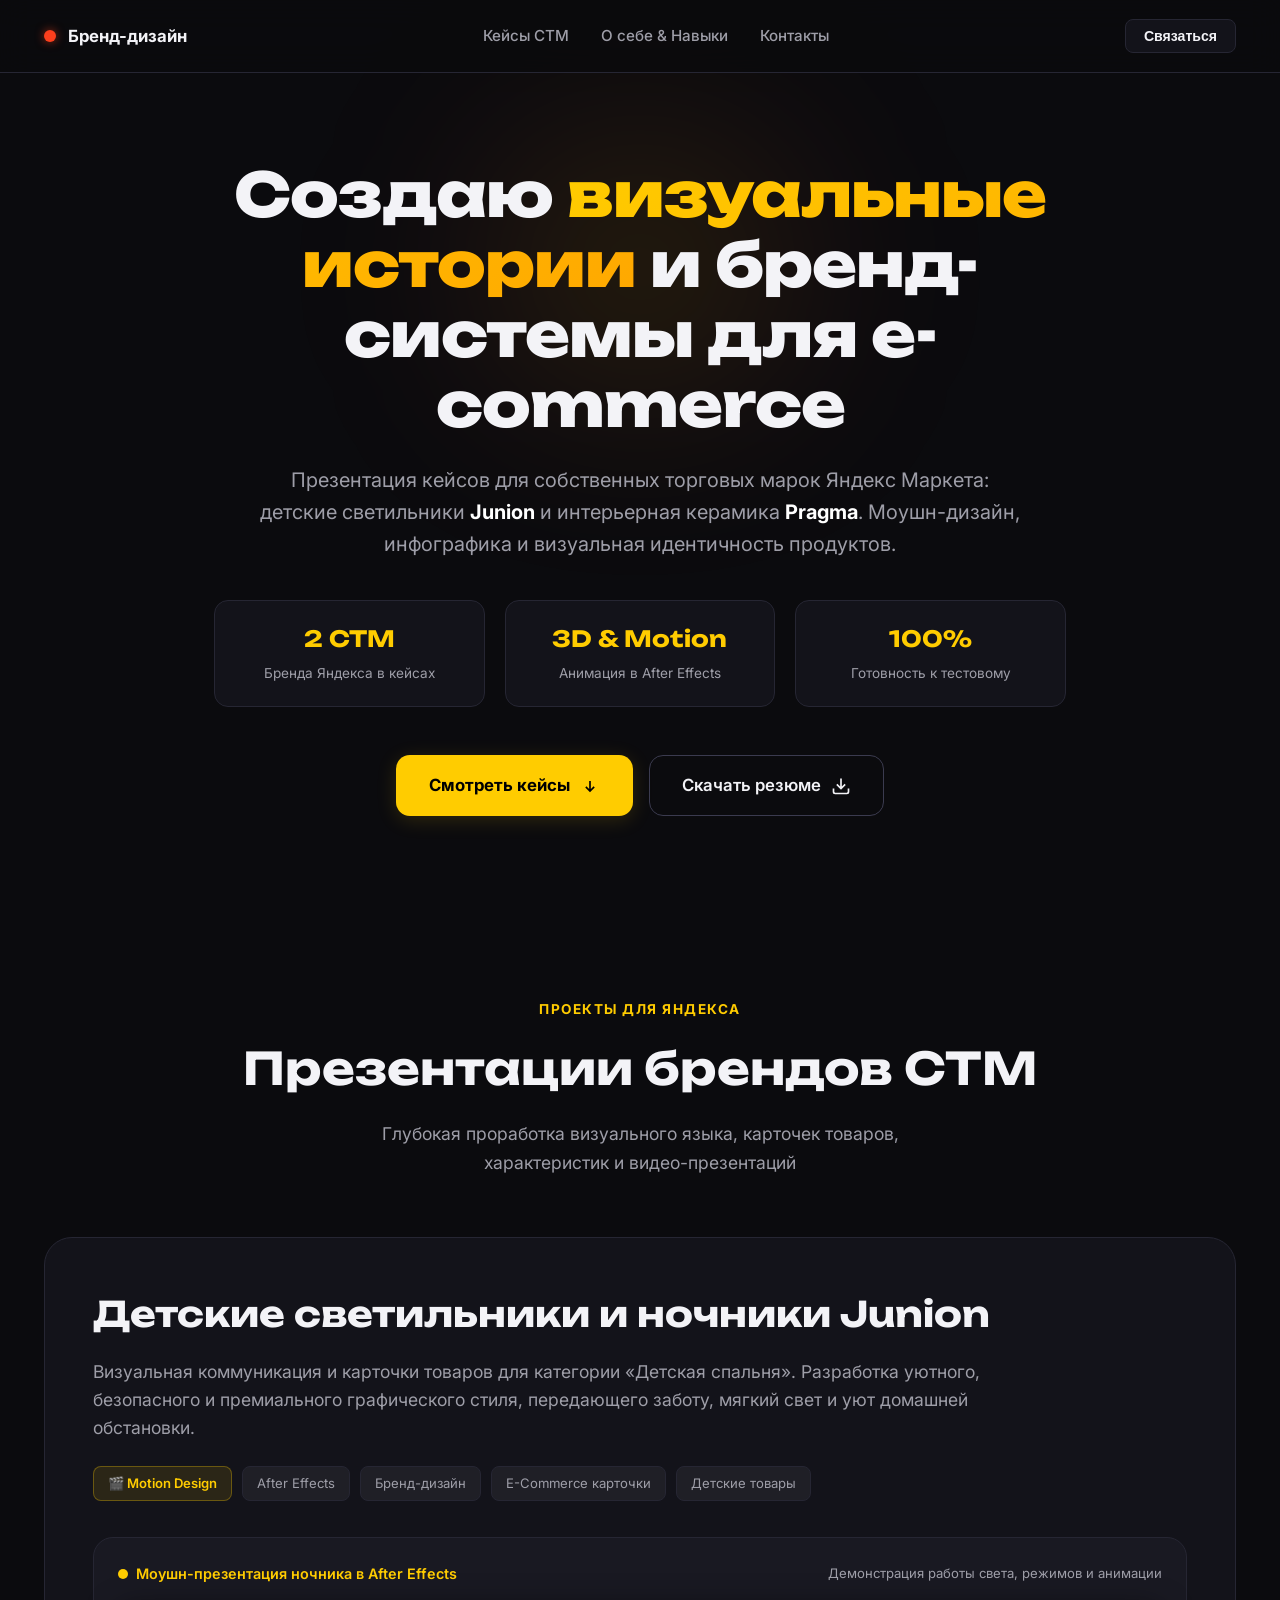
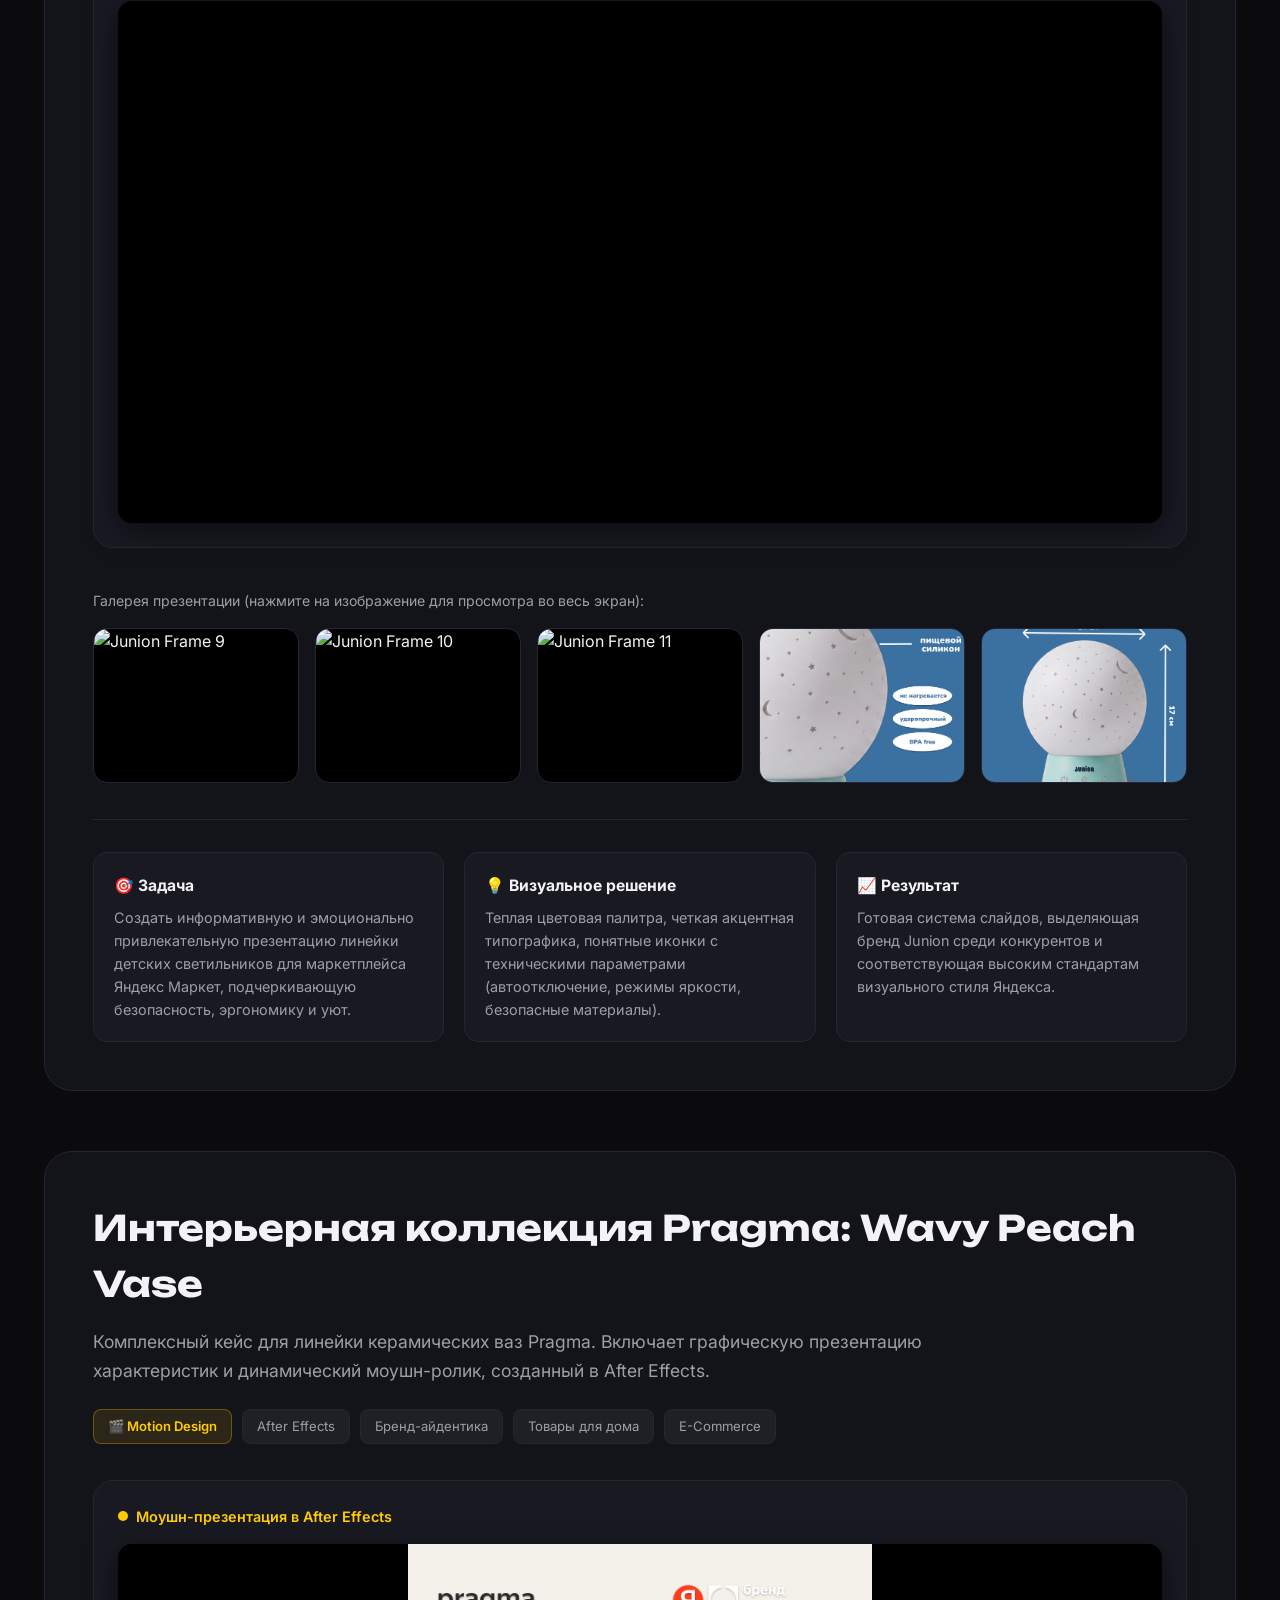
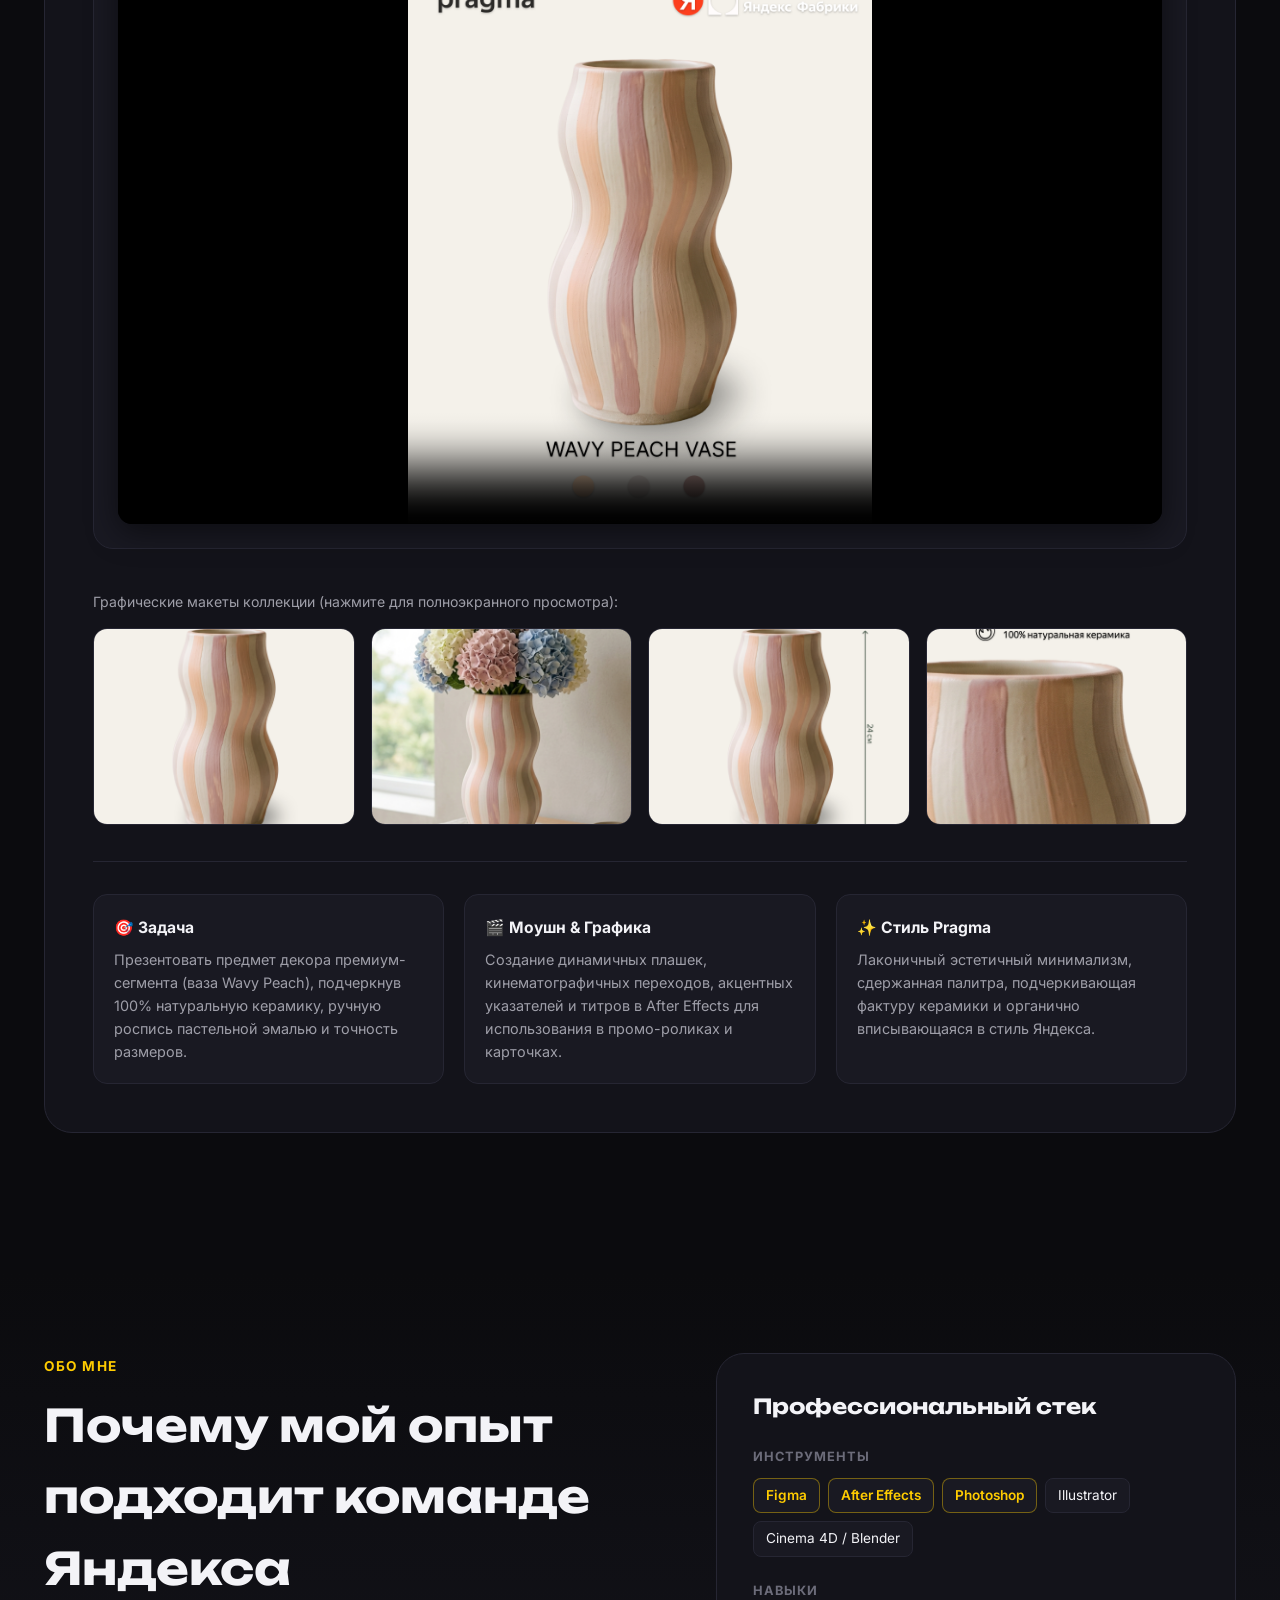
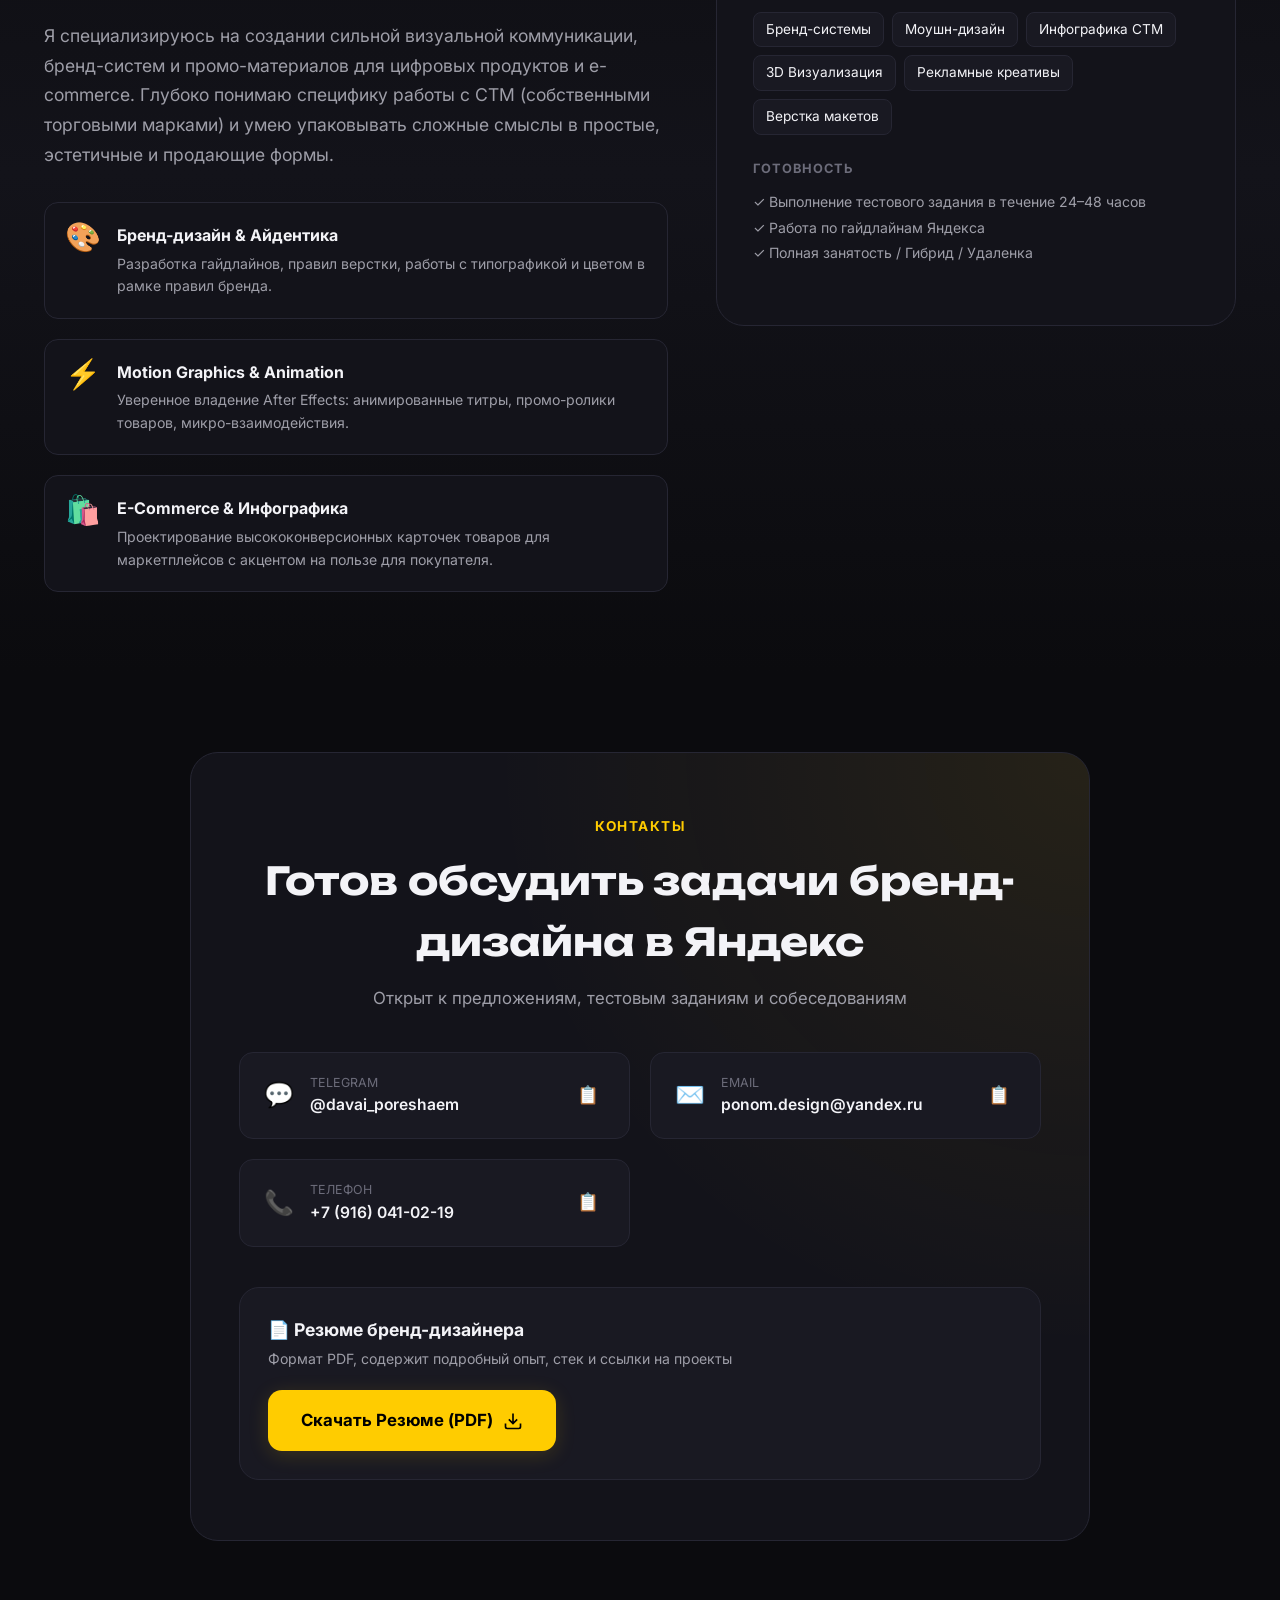
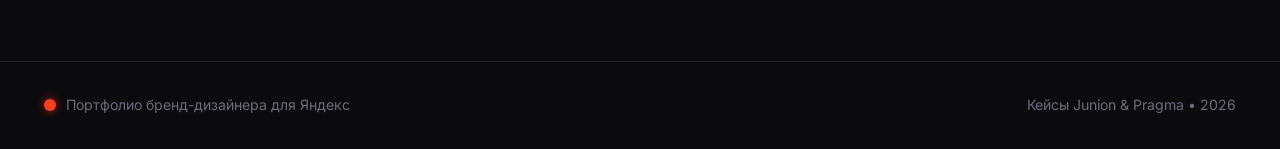
==== index.html @ e5872e72 "upload" ====
<!DOCTYPE html>
<html lang="ru">
<head>
  <meta charset="UTF-8">
  <meta name="viewport" content="width=device-width, initial-scale=1.0">
  <title>Портфолио Бренд-дизайнера | Яндекс СТМ (Junion & Pragma)</title>
  <meta name="description" content="Портфолио бренд-дизайнера и моушн-дизайнера. Кейсы для собственных торговых марок Яндекс Маркета: Junion и Pragma.">
  <link rel="preconnect" href="https://fonts.googleapis.com">
  <link rel="preconnect" href="https://fonts.gstatic.com" crossorigin>
  <link href="https://fonts.googleapis.com/css2?family=Unbounded:wght@400;600;700;800&family=Yantramanav:wght@400;500;700&family=Inter:wght@300;400;500;600;700&display=swap" rel="stylesheet">
  <link rel="stylesheet" href="styles.css">
</head>
<body>

  <!-- Navigation Header -->
  <header class="navbar" id="navbar">
    <div class="nav-container">
      <a href="#hero" class="nav-brand">
        <span class="yandex-dot"></span>
        <span class="brand-title">Бренд-дизайн</span>
      </a>
      <nav class="nav-links">
        <a href="#cases" class="nav-link active">Кейсы СТМ</a>
        <a href="#about" class="nav-link">О себе & Навыки</a>
        <a href="#contacts" class="nav-link">Контакты</a>
      </nav>
      <div class="nav-actions">
        <button class="btn btn-primary btn-sm" id="btn-contact-top" onclick="scrollToSection('contacts')">
          Связаться
        </button>
      </div>
    </div>
  </header>

  <main>
    <!-- Hero Section -->
    <section class="hero" id="hero">
      <div class="hero-bg-glow"></div>
      <div class="container hero-content">
        <h1 class="hero-title">
          Создаю <span class="text-highlight">визуальные истории</span> и бренд-системы для e-commerce
        </h1>
        <p class="hero-subtitle">
          Презентация кейсов для собственных торговых марок Яндекс Маркета: детские светильники <strong class="text-white">Junion</strong> и интерьерная керамика <strong class="text-white">Pragma</strong>. Моушн-дизайн, инфографика и визуальная идентичность продуктов.
        </p>

        <div class="hero-stats">
          <div class="stat-card">
            <span class="stat-num">2 СТМ</span>
            <span class="stat-desc">Бренда Яндекса в кейсах</span>
          </div>
          <div class="stat-card">
            <span class="stat-num">3D & Motion</span>
            <span class="stat-desc">Анимация в After Effects</span>
          </div>
          <div class="stat-card">
            <span class="stat-num">100%</span>
            <span class="stat-desc">Готовность к тестовому</span>
          </div>
        </div>

        <div class="hero-cta">
          <a href="#cases" class="btn btn-accent btn-lg">
            <span>Смотреть кейсы</span>
            <svg width="20" height="20" viewBox="0 0 24 24" fill="none" stroke="currentColor" stroke-width="2"><path d="M7 13l5 5 5-5M12 6v12"/></svg>
          </a>
          <a href="assets/resume.pdf" download="Резюме_Бренд_дизайнер.pdf" target="_blank" class="btn btn-outline btn-lg">
            <span>Скачать резюме</span>
            <svg width="20" height="20" viewBox="0 0 24 24" fill="none" stroke="currentColor" stroke-width="2"><path d="M21 15v4a2 2 0 0 1-2 2H5a2 2 0 0 1-2-2v-4M7 10l5 5 5-5M12 15V3"/></svg>
          </a>
        </div>
      </div>
    </section>

    <!-- Navigation Filter for Cases -->
    <section class="cases-section" id="cases">
      <div class="container">
        <div class="section-header">
          <div class="section-tag">Проекты для Яндекса</div>
          <h2 class="section-title">Презентации брендов СТМ</h2>
          <p class="section-desc">Глубокая проработка визуального языка, карточек товаров, характеристик и видео-презентаций</p>
        </div>

        <!-- Case 1: JUNION -->
        <article class="case-card" id="case-junion">
          <div class="case-header">
            <h3 class="case-title">Детские светильники и ночники Junion</h3>
            <p class="case-intro">
              Визуальная коммуникация и карточки товаров для категории «Детская спальня». Разработка уютного, безопасного и премиального графического стиля, передающего заботу, мягкий свет и уют домашней обстановки.
            </p>
            <div class="case-tags">
              <span class="tag tag-motion">🎬 Motion Design</span>
              <span class="tag">After Effects</span>
              <span class="tag">Бренд-дизайн</span>
              <span class="tag">E-Commerce карточки</span>
              <span class="tag">Детские товары</span>
            </div>
          </div>

          <!-- Video Showcase for Junion / Nightlight -->
          <div class="video-showcase">
            <div class="video-header">
              <div class="video-badge">
                <span class="pulse-dot"></span>
                <span>Моушн-презентация ночника в After Effects</span>
              </div>
              <span class="video-hint">Демонстрация работы света, режимов и анимации</span>
            </div>
            <div class="video-wrapper">
              <video id="junion-video" controls preload="metadata" poster="assets/junion/Frame 9.png">
                <source src="assets/junion/JUNION_1.mp4" type="video/mp4">
                Ваш браузер не поддерживает видео.
              </video>
            </div>
          </div>

          <!-- Gallery Grid JUNION -->
          <div class="gallery-wrapper">
            <div class="gallery-header-info">
              <span class="gallery-label">Галерея презентации (нажмите на изображение для просмотра во весь экран):</span>
            </div>
            <div class="gallery-grid grid-5">
              <div class="gallery-item" onclick="openLightbox('junion', 0)">
                <img src="assets/junion/Frame 9.png" alt="Junion Frame 9" loading="lazy">
                <div class="item-overlay">
                  <span class="overlay-icon">🔍</span>
                  <span class="overlay-title">Карточка 1</span>
                </div>
              </div>
              <div class="gallery-item" onclick="openLightbox('junion', 1)">
                <img src="assets/junion/Frame 10.png" alt="Junion Frame 10" loading="lazy">
                <div class="item-overlay">
                  <span class="overlay-icon">🔍</span>
                  <span class="overlay-title">Карточка 2</span>
                </div>
              </div>
              <div class="gallery-item" onclick="openLightbox('junion', 2)">
                <img src="assets/junion/Frame 11.png" alt="Junion Frame 11" loading="lazy">
                <div class="item-overlay">
                  <span class="overlay-icon">🔍</span>
                  <span class="overlay-title">Карточка 3</span>
                </div>
              </div>
              <div class="gallery-item" onclick="openLightbox('junion', 3)">
                <img src="assets/junion/Frame 12.png" alt="Junion Frame 12" loading="lazy">
                <div class="item-overlay">
                  <span class="overlay-icon">🔍</span>
                  <span class="overlay-title">Карточка 4</span>
                </div>
              </div>
              <div class="gallery-item" onclick="openLightbox('junion', 4)">
                <img src="assets/junion/Frame 13.png" alt="Junion Frame 13" loading="lazy">
                <div class="item-overlay">
                  <span class="overlay-icon">🔍</span>
                  <span class="overlay-title">Карточка 5</span>
                </div>
              </div>
            </div>
          </div>

          <div class="case-details-grid">
            <div class="detail-box">
              <h4>🎯 Задача</h4>
              <p>Создать информативную и эмоционально привлекательную презентацию линейки детских светильников для маркетплейса Яндекс Маркет, подчеркивающую безопасность, эргономику и уют.</p>
            </div>
            <div class="detail-box">
              <h4>💡 Визуальное решение</h4>
              <p>Теплая цветовая палитра, четкая акцентная типографика, понятные иконки с техническими параметрами (автоотключение, режимы яркости, безопасные материалы).</p>
            </div>
            <div class="detail-box">
              <h4>📈 Результат</h4>
              <p>Готовая система слайдов, выделяющая бренд Junion среди конкурентов и соответствующая высоким стандартам визуального стиля Яндекса.</p>
            </div>
          </div>
        </article>


        <!-- Case 2: PRAGMA -->
        <article class="case-card" id="case-pragma">
          <div class="case-header">
            <h3 class="case-title">Интерьерная коллекция Pragma: Wavy Peach Vase</h3>
            <p class="case-intro">
              Комплексный кейс для линейки керамических ваз Pragma. Включает графическую презентацию характеристик и динамический моушн-ролик, созданный в After Effects.
            </p>
            <div class="case-tags">
              <span class="tag tag-motion">🎬 Motion Design</span>
              <span class="tag">After Effects</span>
              <span class="tag">Бренд-айдентика</span>
              <span class="tag">Товары для дома</span>
              <span class="tag">E-Commerce</span>
            </div>
          </div>

          <!-- Video Showcase -->
          <div class="video-showcase">
            <div class="video-header">
              <div class="video-badge">
                <span class="pulse-dot"></span>
                <span>Моушн-презентация в After Effects</span>
              </div>
            </div>
            <div class="video-wrapper">
              <video id="pragma-video" controls preload="metadata" poster="assets/pragma/Frame 2.png">
                <source src="assets/pragma/PRAGMA.mp4" type="video/mp4">
                Ваш браузер не поддерживает видео.
              </video>
            </div>
          </div>

          <!-- Gallery Grid PRAGMA -->
          <div class="gallery-wrapper">
            <div class="gallery-header-info">
              <span class="gallery-label">Графические макеты коллекции (нажмите для полноэкранного просмотра):</span>
            </div>
            <div class="gallery-grid grid-4">
              <div class="gallery-item" onclick="openLightbox('pragma', 0)">
                <img src="assets/pragma/Frame 2.png" alt="Pragma Frame 2" loading="lazy">
                <div class="item-overlay">
                  <span class="overlay-icon">🔍</span>
                  <span class="overlay-title">Карточка 1</span>
                </div>
              </div>
              <div class="gallery-item" onclick="openLightbox('pragma', 1)">
                <img src="assets/pragma/Frame 3.png" alt="Pragma Frame 3" loading="lazy">
                <div class="item-overlay">
                  <span class="overlay-icon">🔍</span>
                  <span class="overlay-title">Карточка 2</span>
                </div>
              </div>
              <div class="gallery-item" onclick="openLightbox('pragma', 2)">
                <img src="assets/pragma/Frame 7.png" alt="Pragma Frame 7" loading="lazy">
                <div class="item-overlay">
                  <span class="overlay-icon">🔍</span>
                  <span class="overlay-title">Карточка 3</span>
                </div>
              </div>
              <div class="gallery-item" onclick="openLightbox('pragma', 3)">
                <img src="assets/pragma/Frame 8.png" alt="Pragma Frame 8" loading="lazy">
                <div class="item-overlay">
                  <span class="overlay-icon">🔍</span>
                  <span class="overlay-title">Карточка 4</span>
                </div>
              </div>
            </div>
          </div>

          <div class="case-details-grid">
            <div class="detail-box">
              <h4>🎯 Задача</h4>
              <p>Презентовать предмет декора премиум-сегмента (ваза Wavy Peach), подчеркнув 100% натуральную керамику, ручную роспись пастельной эмалью и точность размеров.</p>
            </div>
            <div class="detail-box">
              <h4>🎬 Моушн & Графика</h4>
              <p>Создание динамичных плашек, кинематографичных переходов, акцентных указателей и титров в After Effects для использования в промо-роликах и карточках.</p>
            </div>
            <div class="detail-box">
              <h4>✨ Стиль Pragma</h4>
              <p>Лаконичный эстетичный минимализм, сдержанная палитра, подчеркивающая фактуру керамики и органично вписывающаяся в стиль Яндекса.</p>
            </div>
          </div>
        </article>
      </div>
    </section>


    <!-- About & Skills Section -->
    <section class="about-section" id="about">
      <div class="container">
        <div class="about-grid">
          <div class="about-main">
            <div class="section-tag">Обо мне</div>
            <h2 class="section-title">Почему мой опыт подходит команде Яндекса</h2>
            <p class="about-text">
              Я специализируюсь на создании сильной визуальной коммуникации, бренд-систем и промо-материалов для цифровых продуктов и e-commerce. Глубоко понимаю специфику работы с СТМ (собственными торговыми марками) и умею упаковывать сложные смыслы в простые, эстетичные и продающие формы.
            </p>

            <div class="competencies-list">
              <div class="comp-item">
                <div class="comp-icon">🎨</div>
                <div>
                  <h5>Бренд-дизайн & Айдентика</h5>
                  <p>Разработка гайдлайнов, правил верстки, работы с типографикой и цветом в рамке правил бренда.</p>
                </div>
              </div>
              <div class="comp-item">
                <div class="comp-icon">⚡</div>
                <div>
                  <h5>Motion Graphics & Animation</h5>
                  <p>Уверенное владение After Effects: анимированные титры, промо-ролики товаров, микро-взаимодействия.</p>
                </div>
              </div>
              <div class="comp-item">
                <div class="comp-icon">🛍️</div>
                <div>
                  <h5>E-Commerce & Инфографика</h5>
                  <p>Проектирование высококонверсионных карточек товаров для маркетплейсов с акцентом на пользе для покупателя.</p>
                </div>
              </div>
            </div>
          </div>

          <div class="skills-card">
            <h3 class="skills-title">Профессиональный стек</h3>
            
            <div class="skill-group">
              <span class="skill-label">Инструменты</span>
              <div class="skill-tags">
                <span class="sk-tag highlight">Figma</span>
                <span class="sk-tag highlight">After Effects</span>
                <span class="sk-tag highlight">Photoshop</span>
                <span class="sk-tag">Illustrator</span>
                <span class="sk-tag">Cinema 4D / Blender</span>
              </div>
            </div>

            <div class="skill-group">
              <span class="skill-label">Навыки</span>
              <div class="skill-tags">
                <span class="sk-tag">Бренд-системы</span>
                <span class="sk-tag">Моушн-дизайн</span>
                <span class="sk-tag">Инфографика СТМ</span>
                <span class="sk-tag">3D Визуализация</span>
                <span class="sk-tag">Рекламные креативы</span>
                <span class="sk-tag">Верстка макетов</span>
              </div>
            </div>

            <div class="skill-group">
              <span class="skill-label">Готовность</span>
              <p class="readiness-text">
                ✓ Выполнение тестового задания в течение 24–48 часов<br>
                ✓ Работа по гайдлайнам Яндекса<br>
                ✓ Полная занятость / Гибрид / Удаленка
              </p>
            </div>
          </div>
        </div>
      </div>
    </section>


    <!-- Contacts & Resume Section -->
    <section class="contacts-section" id="contacts">
      <div class="container">
        <div class="contacts-card">
          <div class="contacts-header">
            <div class="section-tag">Контакты</div>
            <h2 class="contacts-title">Готов обсудить задачи бренд-дизайна в Яндекс</h2>
            <p class="contacts-subtitle">Открыт к предложениям, тестовым заданиям и собеседованиям</p>
          </div>

          <div class="contacts-grid">
            <div class="contact-box">
              <span class="contact-icon">💬</span>
              <div class="contact-info">
                <span class="contact-label">Telegram</span>
                <a href="https://t.me/davai_poreshaem" target="_blank" class="contact-val" id="tg-handle">@davai_poreshaem</a>
              </div>
              <button class="btn-copy" onclick="copyText('@davai_poreshaem', 'Telegram handle скопирован!')" title="Копировать">
                📋
              </button>
            </div>

            <div class="contact-box">
              <span class="contact-icon">✉️</span>
              <div class="contact-info">
                <span class="contact-label">Email</span>
                <a href="mailto:ponom.design@yandex.ru" class="contact-val" id="email-handle">ponom.design@yandex.ru</a>
              </div>
              <button class="btn-copy" onclick="copyText('ponom.design@yandex.ru', 'Email скопирован!')" title="Копировать">
                📋
              </button>
            </div>

            <div class="contact-box">
              <span class="contact-icon">📞</span>
              <div class="contact-info">
                <span class="contact-label">Телефон</span>
                <a href="tel:+79160410219" class="contact-val" id="phone-handle">+7 (916) 041-02-19</a>
              </div>
              <button class="btn-copy" onclick="copyText('+7 (916) 041-02-19', 'Телефон скопирован!')" title="Копировать">
                📋
              </button>
            </div>
          </div>

          <div class="resume-cta-box">
            <div class="resume-info">
              <h4>📄 Резюме бренд-дизайнера</h4>
              <p>Формат PDF, содержит подробный опыт, стек и ссылки на проекты</p>
            </div>
            <a href="assets/resume.pdf" download="Резюме_Бренд_дизайнер.pdf" target="_blank" class="btn btn-accent btn-lg">
              <span>Скачать Резюме (PDF)</span>
              <svg width="20" height="20" viewBox="0 0 24 24" fill="none" stroke="currentColor" stroke-width="2"><path d="M21 15v4a2 2 0 0 1-2 2H5a2 2 0 0 1-2-2v-4M7 10l5 5 5-5M12 15V3"/></svg>
            </a>
          </div>
        </div>
      </div>
    </section>
  </main>

  <footer class="footer">
    <div class="container footer-content">
      <div class="footer-left">
        <span class="yandex-dot"></span>
        <span>Портфолио бренд-дизайнера для Яндекс</span>
      </div>
      <div class="footer-right">
        <span>Кейсы Junion & Pragma • 2026</span>
      </div>
    </div>
  </footer>


  <!-- Fullscreen Lightbox Modal -->
  <div class="lightbox-modal" id="lightbox">
    <button class="lightbox-close" onclick="closeLightbox()" aria-label="Закрыть">&times;</button>
    <button class="lightbox-nav lightbox-prev" onclick="prevLightbox()">&lsaquo;</button>
    <button class="lightbox-nav lightbox-next" onclick="nextLightbox()">&rsaquo;</button>
    <div class="lightbox-content">
      <img src="" alt="Fullscreen view" id="lightbox-img">
      <div class="lightbox-caption" id="lightbox-caption"></div>
    </div>
  </div>

  <!-- Notification Toast -->
  <div class="toast" id="toast">
    <span class="toast-message" id="toast-message">Сообщение скопировано</span>
  </div>

  <script src="script.js"></script>
</body>
</html>
---- styles.css ----
/* Reset & Base Variables */
:root {
  --bg-color: #0b0b0e;
  --bg-card: #13131a;
  --bg-card-hover: #1a1a24;
  --bg-subtle: #191922;
  --border-color: #262633;
  --border-highlight: #3b3b4f;
  
  --text-main: #f3f3f7;
  --text-muted: #9e9ea8;
  --text-dim: #6c6c7a;
  
  --ya-yellow: #ffcc00;
  --ya-red: #fc3f1d;
  --ya-yellow-glow: rgba(255, 204, 0, 0.15);
  
  --junion-accent: #00c2ff;
  --pragma-accent: #ff9e7d;
  
  --font-title: 'Unbounded', -apple-system, BlinkMacSystemFont, 'Segoe UI', Roboto, sans-serif;
  --font-body: 'Inter', -apple-system, BlinkMacSystemFont, 'Segoe UI', Roboto, sans-serif;
  
  --radius-sm: 8px;
  --radius-md: 14px;
  --radius-lg: 20px;
  --radius-xl: 28px;
  
  --transition: all 0.3s cubic-bezier(0.16, 1, 0.3, 1);
}

*, *::before, *::after {
  box-sizing: border-box;
  margin: 0;
  padding: 0;
}

html {
  scroll-behavior: smooth;
  font-size: 16px;
}

body {
  background-color: var(--bg-color);
  color: var(--text-main);
  font-family: var(--font-body);
  line-height: 1.6;
  -webkit-font-smoothing: antialiased;
  overflow-x: hidden;
}

.container {
  width: 100%;
  max-width: 1240px;
  margin: 0 auto;
  padding: 0 24px;
}

/* Typography Helpers */
.text-highlight {
  background: linear-gradient(135deg, var(--ya-yellow) 0%, #ffa800 100%);
  -webkit-background-clip: text;
  -webkit-text-fill-color: transparent;
}

.text-white {
  color: #ffffff;
}

/* Navbar */
.navbar {
  position: fixed;
  top: 0;
  left: 0;
  right: 0;
  z-index: 1000;
  background: rgba(11, 11, 14, 0.85);
  backdrop-filter: blur(16px);
  -webkit-backdrop-filter: blur(16px);
  border-bottom: 1px solid var(--border-color);
  transition: var(--transition);
}

.nav-container {
  display: flex;
  align-items: center;
  justify-content: space-between;
  height: 72px;
  max-width: 1240px;
  margin: 0 auto;
  padding: 0 24px;
}

.nav-brand {
  display: flex;
  align-items: center;
  gap: 12px;
  text-decoration: none;
  color: var(--text-main);
  font-weight: 700;
  font-size: 1.05rem;
}

.yandex-dot {
  width: 12px;
  height: 12px;
  background-color: var(--ya-red);
  border-radius: 50%;
  display: inline-block;
  box-shadow: 0 0 10px rgba(252, 63, 29, 0.6);
}

.badge-ya {
  background: var(--ya-yellow);
  color: #000;
  padding: 2px 8px;
  border-radius: 6px;
  font-size: 0.75rem;
  font-weight: 800;
  margin-left: 6px;
  letter-spacing: 0.5px;
}

.nav-links {
  display: flex;
  gap: 32px;
}

.nav-link {
  color: var(--text-muted);
  text-decoration: none;
  font-weight: 500;
  font-size: 0.95rem;
  transition: var(--transition);
  position: relative;
}

.nav-link:hover, .nav-link.active {
  color: var(--text-main);
}

.nav-link.active::after {
  content: '';
  position: absolute;
  bottom: -6px;
  left: 0;
  right: 0;
  height: 2px;
  background: var(--ya-yellow);
  border-radius: 2px;
}

/* Buttons */
.btn {
  display: inline-flex;
  align-items: center;
  justify-content: center;
  gap: 10px;
  padding: 12px 24px;
  border-radius: var(--radius-md);
  font-weight: 600;
  font-size: 0.95rem;
  text-decoration: none;
  cursor: pointer;
  transition: var(--transition);
  border: 1px solid transparent;
}

.btn-sm {
  padding: 8px 18px;
  font-size: 0.88rem;
  border-radius: var(--radius-sm);
}

.btn-lg {
  padding: 16px 32px;
  font-size: 1.05rem;
  border-radius: var(--radius-md);
}

.btn-primary {
  background: var(--bg-card);
  color: var(--text-main);
  border-color: var(--border-color);
}

.btn-primary:hover {
  background: var(--bg-card-hover);
  border-color: var(--border-highlight);
}

.btn-accent {
  background: var(--ya-yellow);
  color: #000000;
  font-weight: 700;
  box-shadow: 0 4px 20px var(--ya-yellow-glow);
}

.btn-accent:hover {
  transform: translateY(-2px);
  box-shadow: 0 8px 28px rgba(255, 204, 0, 0.3);
  background: #ffe033;
}

.btn-outline {
  background: transparent;
  color: var(--text-main);
  border-color: var(--border-highlight);
}

.btn-outline:hover {
  background: rgba(255, 255, 255, 0.05);
  border-color: var(--text-main);
}

/* Hero Section */
.hero {
  position: relative;
  padding: 160px 0 100px;
  overflow: hidden;
}

.hero-bg-glow {
  position: absolute;
  top: 10%;
  left: 50%;
  transform: translateX(-50%);
  width: 600px;
  height: 350px;
  background: radial-gradient(circle, rgba(255, 204, 0, 0.12) 0%, rgba(252, 63, 29, 0.05) 50%, transparent 70%);
  filter: blur(80px);
  pointer-events: none;
}

.hero-content {
  position: relative;
  z-index: 2;
  text-align: center;
  max-width: 900px;
}

.hero-badge {
  display: inline-flex;
  align-items: center;
  gap: 8px;
  background: var(--bg-card);
  border: 1px solid var(--border-color);
  padding: 8px 16px;
  border-radius: 100px;
  font-size: 0.88rem;
  color: var(--text-muted);
  margin-bottom: 28px;
}

.hero-title {
  font-family: var(--font-title);
  font-size: clamp(2.2rem, 5vw, 3.8rem);
  font-weight: 800;
  line-height: 1.15;
  letter-spacing: -1px;
  margin-bottom: 24px;
}

.hero-subtitle {
  font-size: clamp(1.05rem, 2vw, 1.25rem);
  color: var(--text-muted);
  max-width: 760px;
  margin: 0 auto 40px;
}

.hero-stats {
  display: grid;
  grid-template-columns: repeat(auto-fit, minmax(200px, 1fr));
  gap: 20px;
  margin-bottom: 48px;
}

.stat-card {
  background: var(--bg-card);
  border: 1px solid var(--border-color);
  padding: 20px;
  border-radius: var(--radius-md);
  text-align: center;
}

.stat-num {
  display: block;
  font-family: var(--font-title);
  font-size: 1.4rem;
  font-weight: 700;
  color: var(--ya-yellow);
  margin-bottom: 4px;
}

.stat-desc {
  font-size: 0.85rem;
  color: var(--text-muted);
}

.hero-cta {
  display: flex;
  gap: 16px;
  justify-content: center;
  flex-wrap: wrap;
}

/* Cases Section */
.cases-section {
  padding: 80px 0;
}

.section-header {
  text-align: center;
  margin-bottom: 60px;
}

.section-tag {
  display: inline-block;
  color: var(--ya-yellow);
  font-size: 0.85rem;
  font-weight: 700;
  text-transform: uppercase;
  letter-spacing: 1.5px;
  margin-bottom: 12px;
}

.section-title {
  font-family: var(--font-title);
  font-size: clamp(1.8rem, 3.5vw, 2.8rem);
  font-weight: 700;
  margin-bottom: 16px;
}

.section-desc {
  color: var(--text-muted);
  font-size: 1.1rem;
  max-width: 600px;
  margin: 0 auto;
}

/* Case Card */
.case-card {
  background: var(--bg-card);
  border: 1px solid var(--border-color);
  border-radius: var(--radius-xl);
  padding: 48px;
  margin-bottom: 60px;
  transition: var(--transition);
}

.case-card:hover {
  border-color: var(--border-highlight);
  box-shadow: 0 12px 40px rgba(0, 0, 0, 0.4);
}

.case-meta {
  display: flex;
  align-items: center;
  gap: 16px;
  margin-bottom: 20px;
  flex-wrap: wrap;
}

.brand-pill {
  display: inline-flex;
  align-items: center;
  gap: 10px;
  background: var(--bg-subtle);
  border: 1px solid var(--border-color);
  padding: 6px 16px;
  border-radius: 100px;
  font-weight: 800;
  font-size: 0.9rem;
}

.brand-logo-img {
  height: 20px;
  width: auto;
  object-fit: contain;
}

.junion-pill {
  border-color: rgba(0, 194, 255, 0.3);
  color: var(--junion-accent);
}

.pragma-pill {
  border-color: rgba(255, 158, 125, 0.3);
  color: var(--pragma-accent);
}

.case-category {
  color: var(--text-muted);
  font-size: 0.9rem;
}

.case-title {
  font-family: var(--font-title);
  font-size: clamp(1.5rem, 3vw, 2.2rem);
  font-weight: 700;
  margin-bottom: 16px;
}

.case-intro {
  color: var(--text-muted);
  font-size: 1.1rem;
  line-height: 1.6;
  max-width: 900px;
  margin-bottom: 24px;
}

.case-tags {
  display: flex;
  gap: 10px;
  flex-wrap: wrap;
  margin-bottom: 36px;
}

.tag {
  background: rgba(255, 255, 255, 0.05);
  border: 1px solid var(--border-color);
  padding: 6px 14px;
  border-radius: var(--radius-sm);
  font-size: 0.82rem;
  color: var(--text-muted);
}

.tag-motion {
  background: rgba(255, 204, 0, 0.1);
  border-color: rgba(255, 204, 0, 0.3);
  color: var(--ya-yellow);
  font-weight: 600;
}

/* Gallery Grid */
.gallery-wrapper {
  margin-bottom: 36px;
}

.gallery-header-info {
  margin-bottom: 14px;
}

.gallery-label {
  font-size: 0.88rem;
  color: var(--text-muted);
}

.gallery-grid {
  display: grid;
  gap: 16px;
}

.grid-5 {
  grid-template-columns: repeat(auto-fit, minmax(200px, 1fr));
}

.grid-4 {
  grid-template-columns: repeat(auto-fit, minmax(240px, 1fr));
}

.gallery-item {
  position: relative;
  border-radius: var(--radius-md);
  overflow: hidden;
  background: #000000;
  border: 1px solid var(--border-color);
  cursor: pointer;
  aspect-ratio: 4 / 3;
}

.gallery-item img {
  width: 100%;
  height: 100%;
  object-fit: cover;
  display: block;
  transition: transform 0.5s cubic-bezier(0.16, 1, 0.3, 1);
}

.gallery-item:hover img {
  transform: scale(1.06);
}

.item-overlay {
  position: absolute;
  inset: 0;
  background: linear-gradient(to top, rgba(0, 0, 0, 0.85) 0%, transparent 60%);
  display: flex;
  flex-direction: column;
  justify-content: flex-end;
  padding: 16px;
  opacity: 0;
  transition: opacity 0.3s ease;
}

.gallery-item:hover .item-overlay {
  opacity: 1;
}

.overlay-icon {
  font-size: 1.2rem;
  margin-bottom: 4px;
}

.overlay-title {
  font-size: 0.85rem;
  font-weight: 600;
  color: #ffffff;
}

/* Video Showcase */
.video-showcase {
  margin-bottom: 40px;
  background: var(--bg-subtle);
  border: 1px solid var(--border-color);
  border-radius: var(--radius-lg);
  padding: 24px;
}

.video-header {
  display: flex;
  justify-content: space-between;
  align-items: center;
  margin-bottom: 16px;
  flex-wrap: wrap;
  gap: 12px;
}

.video-badge {
  display: flex;
  align-items: center;
  gap: 8px;
  font-size: 0.9rem;
  font-weight: 600;
  color: var(--ya-yellow);
}

.pulse-dot {
  width: 10px;
  height: 10px;
  background: var(--ya-yellow);
  border-radius: 50%;
  animation: pulse 1.8s infinite;
}

@keyframes pulse {
  0% { transform: scale(0.95); box-shadow: 0 0 0 0 rgba(255, 204, 0, 0.7); }
  70% { transform: scale(1); box-shadow: 0 0 0 10px rgba(255, 204, 0, 0); }
  100% { transform: scale(0.95); box-shadow: 0 0 0 0 rgba(255, 204, 0, 0); }
}

.video-hint {
  font-size: 0.82rem;
  color: var(--text-muted);
}

.video-wrapper {
  width: 100%;
  border-radius: var(--radius-md);
  overflow: hidden;
  background: #000;
  box-shadow: 0 8px 30px rgba(0,0,0,0.5);
  max-height: 580px;
}

.video-wrapper video {
  width: 100%;
  max-height: 580px;
  display: block;
  object-fit: contain;
}

/* Case Details Grid */
.case-details-grid {
  display: grid;
  grid-template-columns: repeat(auto-fit, minmax(280px, 1fr));
  gap: 20px;
  border-top: 1px solid var(--border-color);
  padding-top: 32px;
}

.detail-box {
  background: var(--bg-subtle);
  padding: 20px;
  border-radius: var(--radius-md);
  border: 1px solid var(--border-color);
}

.detail-box h4 {
  font-size: 0.98rem;
  margin-bottom: 8px;
  color: var(--text-main);
}

.detail-box p {
  font-size: 0.9rem;
  color: var(--text-muted);
}

/* About Section */
.about-section {
  padding: 80px 0;
  background: linear-gradient(to bottom, var(--bg-color), var(--bg-card), var(--bg-color));
}

.about-grid {
  display: grid;
  grid-template-columns: 1.2fr 1fr;
  gap: 48px;
  align-items: start;
}

.about-text {
  font-size: 1.1rem;
  color: var(--text-muted);
  margin-bottom: 32px;
  line-height: 1.7;
}

.competencies-list {
  display: flex;
  flex-direction: column;
  gap: 20px;
}

.comp-item {
  display: flex;
  gap: 16px;
  background: var(--bg-card);
  border: 1px solid var(--border-color);
  padding: 20px;
  border-radius: var(--radius-md);
}

.comp-icon {
  font-size: 1.8rem;
  line-height: 1;
}

.comp-item h5 {
  font-size: 1rem;
  margin-bottom: 4px;
}

.comp-item p {
  font-size: 0.88rem;
  color: var(--text-muted);
}

.skills-card {
  background: var(--bg-card);
  border: 1px solid var(--border-color);
  padding: 36px;
  border-radius: var(--radius-xl);
}

.skills-title {
  font-family: var(--font-title);
  font-size: 1.3rem;
  margin-bottom: 24px;
}

.skill-group {
  margin-bottom: 24px;
}

.skill-label {
  display: block;
  font-size: 0.8rem;
  color: var(--text-dim);
  text-transform: uppercase;
  letter-spacing: 1px;
  margin-bottom: 10px;
  font-weight: 700;
}

.skill-tags {
  display: flex;
  flex-wrap: wrap;
  gap: 8px;
}

.sk-tag {
  background: var(--bg-subtle);
  border: 1px solid var(--border-color);
  padding: 6px 12px;
  border-radius: var(--radius-sm);
  font-size: 0.85rem;
}

.sk-tag.highlight {
  border-color: rgba(255, 204, 0, 0.4);
  color: var(--ya-yellow);
  font-weight: 600;
}

.readiness-text {
  font-size: 0.88rem;
  color: var(--text-muted);
  line-height: 1.8;
}

/* Contacts Section */
.contacts-section {
  padding: 80px 0 120px;
}

.contacts-card {
  background: radial-gradient(circle at top right, rgba(255, 204, 0, 0.08), transparent 50%), var(--bg-card);
  border: 1px solid var(--border-color);
  border-radius: var(--radius-xl);
  padding: 60px 48px;
  text-align: center;
  max-width: 900px;
  margin: 0 auto;
}

.contacts-title {
  font-family: var(--font-title);
  font-size: clamp(1.8rem, 3vw, 2.4rem);
  margin-bottom: 12px;
}

.contacts-subtitle {
  color: var(--text-muted);
  font-size: 1.05rem;
  margin-bottom: 40px;
}

.contacts-grid {
  display: grid;
  grid-template-columns: repeat(auto-fit, minmax(260px, 1fr));
  gap: 20px;
  margin-bottom: 40px;
}

.contact-box {
  background: var(--bg-subtle);
  border: 1px solid var(--border-color);
  padding: 20px 24px;
  border-radius: var(--radius-md);
  display: flex;
  align-items: center;
  gap: 16px;
  text-align: left;
}

.contact-icon {
  font-size: 1.5rem;
}

.contact-info {
  flex: 1;
}

.contact-label {
  display: block;
  font-size: 0.78rem;
  color: var(--text-dim);
  text-transform: uppercase;
}

.contact-val {
  color: var(--text-main);
  text-decoration: none;
  font-weight: 600;
  font-size: 0.98rem;
}

.contact-val:hover {
  color: var(--ya-yellow);
}

.btn-copy {
  background: transparent;
  border: none;
  color: var(--text-muted);
  cursor: pointer;
  font-size: 1.1rem;
  padding: 6px;
  border-radius: 6px;
  transition: var(--transition);
}

.btn-copy:hover {
  color: var(--ya-yellow);
  background: rgba(255, 255, 255, 0.05);
}

.resume-cta-box {
  background: var(--bg-subtle);
  border: 1px solid var(--border-color);
  padding: 28px;
  border-radius: var(--radius-lg);
  display: flex;
  justify-content: space-between;
  align-items: center;
  flex-wrap: wrap;
  gap: 20px;
  text-align: left;
}

.resume-info h4 {
  font-size: 1.1rem;
  margin-bottom: 4px;
}

.resume-info p {
  font-size: 0.88rem;
  color: var(--text-muted);
}

/* Footer */
.footer {
  border-top: 1px solid var(--border-color);
  padding: 32px 0;
  color: var(--text-dim);
  font-size: 0.88rem;
}

.footer-content {
  display: flex;
  justify-content: space-between;
  align-items: center;
  flex-wrap: wrap;
  gap: 16px;
}

.footer-left {
  display: flex;
  align-items: center;
  gap: 10px;
}

/* Lightbox Modal */
.lightbox-modal {
  position: fixed;
  inset: 0;
  z-index: 2000;
  background: rgba(5, 5, 8, 0.94);
  backdrop-filter: blur(20px);
  display: none;
  align-items: center;
  justify-content: center;
  opacity: 0;
  transition: opacity 0.3s ease;
}

.lightbox-modal.active {
  display: flex;
  opacity: 1;
}

.lightbox-content {
  position: relative;
  max-width: 92vw;
  max-height: 90vh;
  display: flex;
  flex-direction: column;
  align-items: center;
}

.lightbox-content img {
  max-width: 100%;
  max-height: 82vh;
  object-fit: contain;
  border-radius: var(--radius-sm);
  box-shadow: 0 20px 60px rgba(0, 0, 0, 0.8);
}

.lightbox-caption {
  margin-top: 16px;
  color: var(--text-main);
  font-size: 0.95rem;
  font-weight: 500;
  text-align: center;
}

.lightbox-close {
  position: absolute;
  top: 24px;
  right: 32px;
  background: rgba(255, 255, 255, 0.1);
  border: 1px solid rgba(255, 255, 255, 0.2);
  color: #fff;
  font-size: 2rem;
  width: 48px;
  height: 48px;
  border-radius: 50%;
  cursor: pointer;
  display: flex;
  align-items: center;
  justify-content: center;
  transition: var(--transition);
  z-index: 2010;
}

.lightbox-close:hover {
  background: var(--ya-yellow);
  color: #000;
}

.lightbox-nav {
  position: absolute;
  top: 50%;
  transform: translateY(-50%);
  background: rgba(255, 255, 255, 0.1);
  border: 1px solid rgba(255, 255, 255, 0.2);
  color: #fff;
  font-size: 2.5rem;
  width: 56px;
  height: 56px;
  border-radius: 50%;
  cursor: pointer;
  display: flex;
  align-items: center;
  justify-content: center;
  transition: var(--transition);
  z-index: 2010;
}

.lightbox-nav:hover {
  background: var(--ya-yellow);
  color: #000;
}

.lightbox-prev { left: 32px; }
.lightbox-next { right: 32px; }

/* Toast */
.toast {
  position: fixed;
  bottom: 32px;
  left: 50%;
  transform: translateX(-50%) translateY(100px);
  background: var(--ya-yellow);
  color: #000;
  padding: 12px 24px;
  border-radius: 100px;
  font-weight: 700;
  font-size: 0.9rem;
  box-shadow: 0 10px 30px rgba(0, 0, 0, 0.5);
  opacity: 0;
  transition: transform 0.4s cubic-bezier(0.16, 1, 0.3, 1), opacity 0.4s ease;
  z-index: 3000;
  pointer-events: none;
}

.toast.show {
  transform: translateX(-50%) translateY(0);
  opacity: 1;
}

/* Responsive Styles */
@media (max-width: 992px) {
  .about-grid {
    grid-template-columns: 1fr;
  }
  .case-card {
    padding: 32px 24px;
  }
  .lightbox-prev { left: 12px; }
  .lightbox-next { right: 12px; }
}

@media (max-width: 768px) {
  .nav-links {
    display: none; /* simple mobile nav */
  }
  .hero {
    padding: 120px 0 60px;
  }
  .resume-cta-box {
    flex-direction: column;
    text-align: center;
  }
}
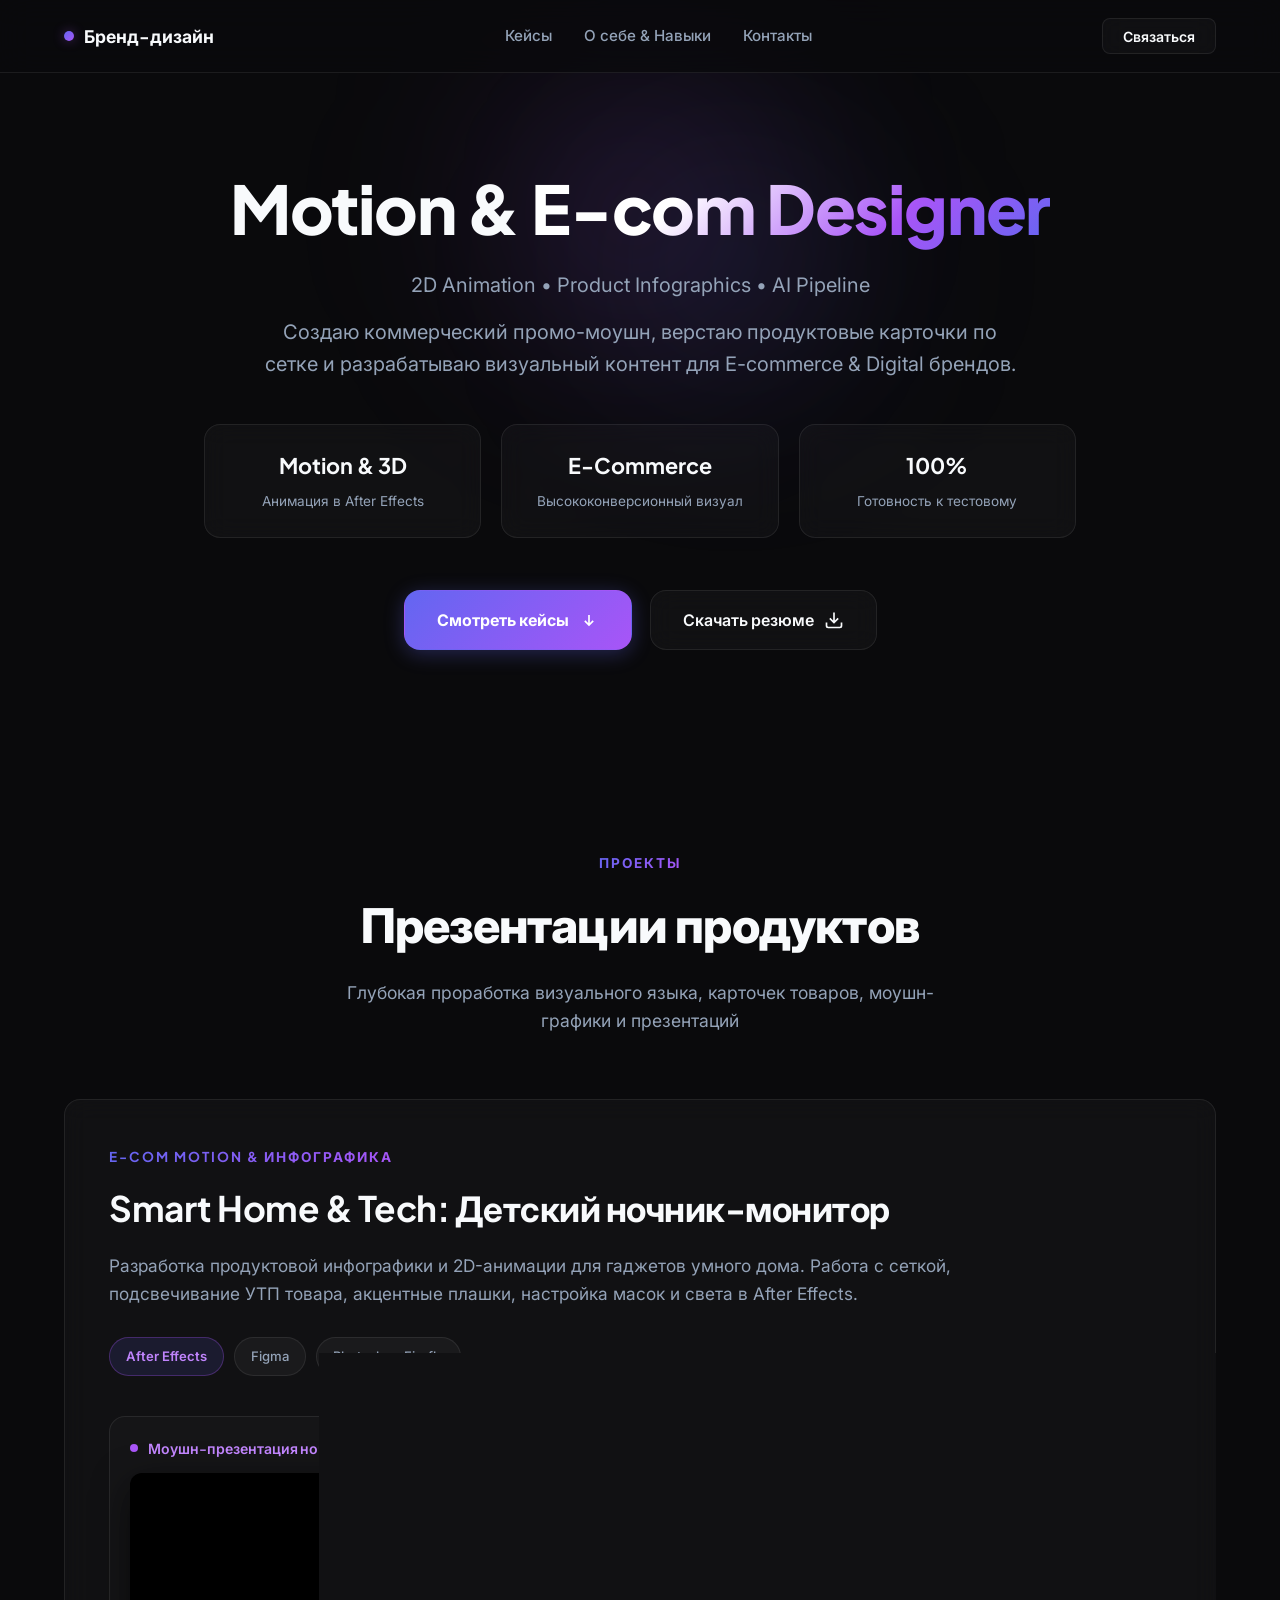
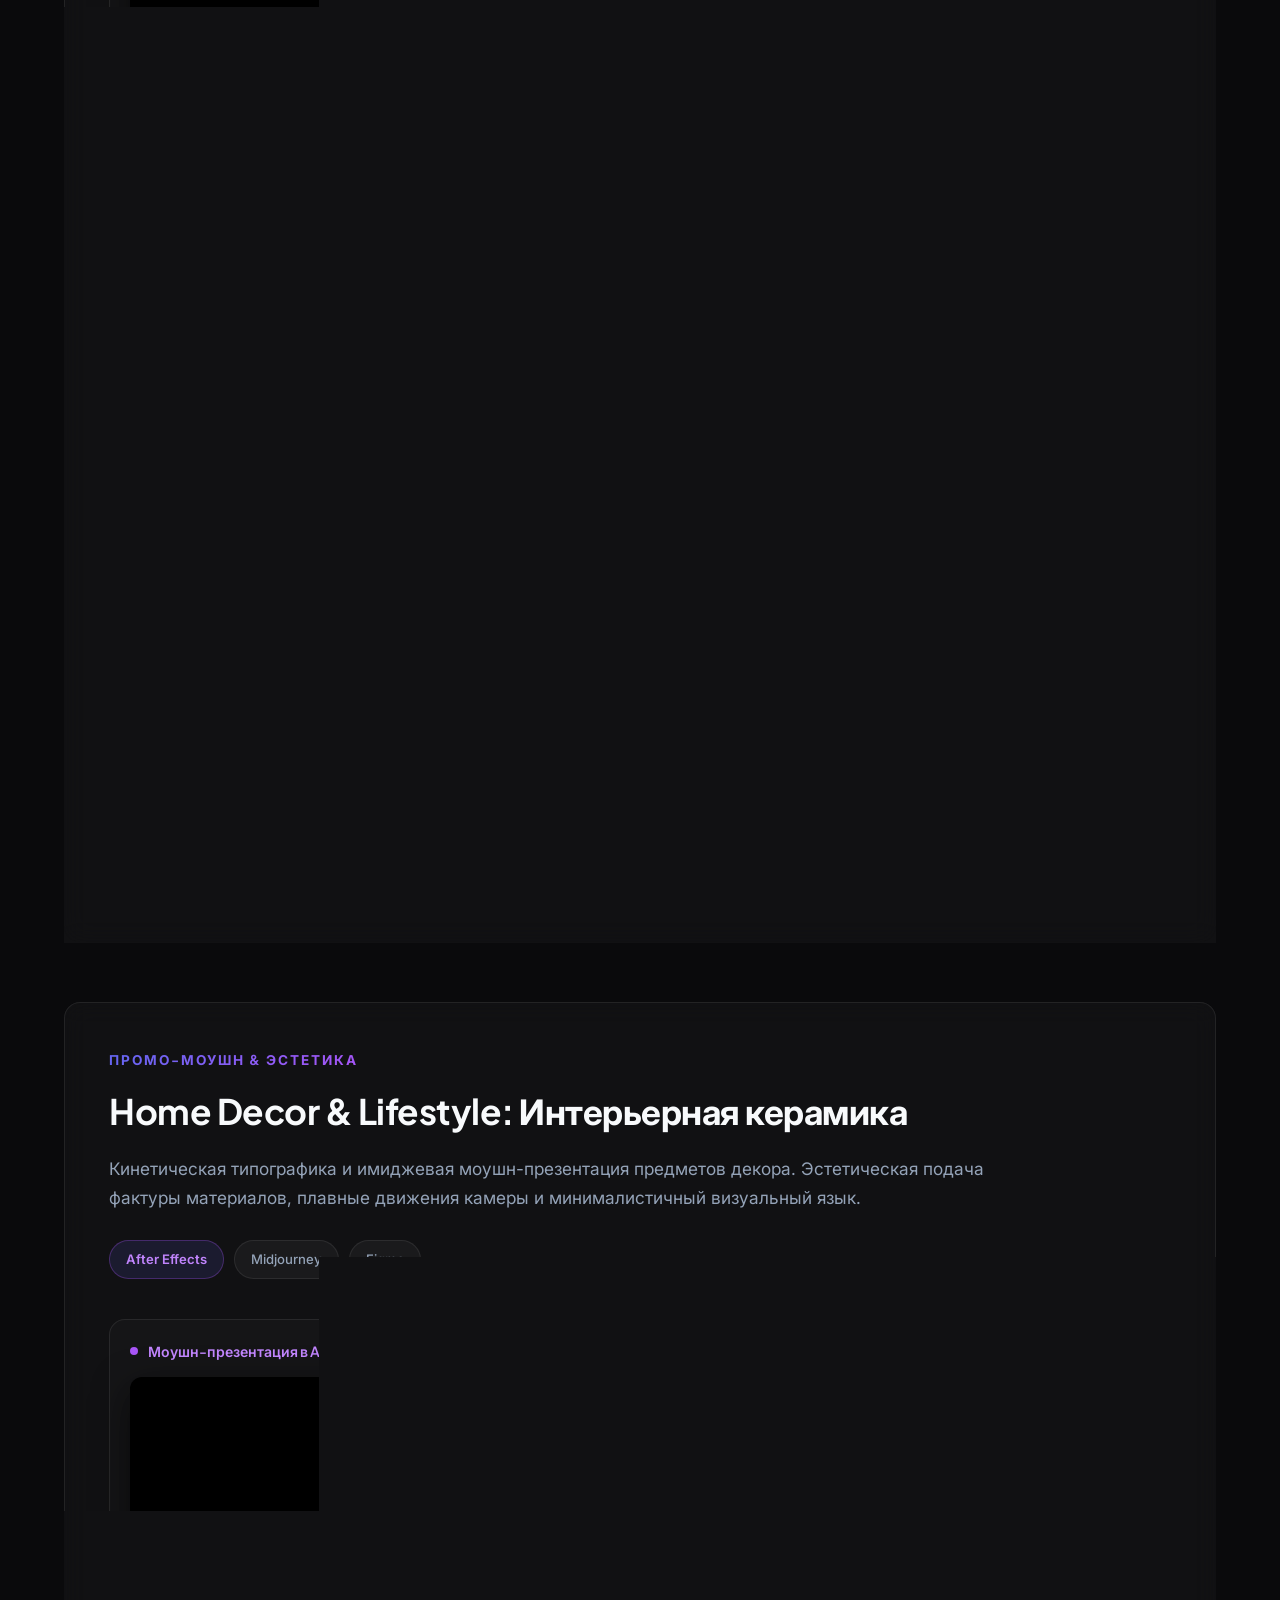
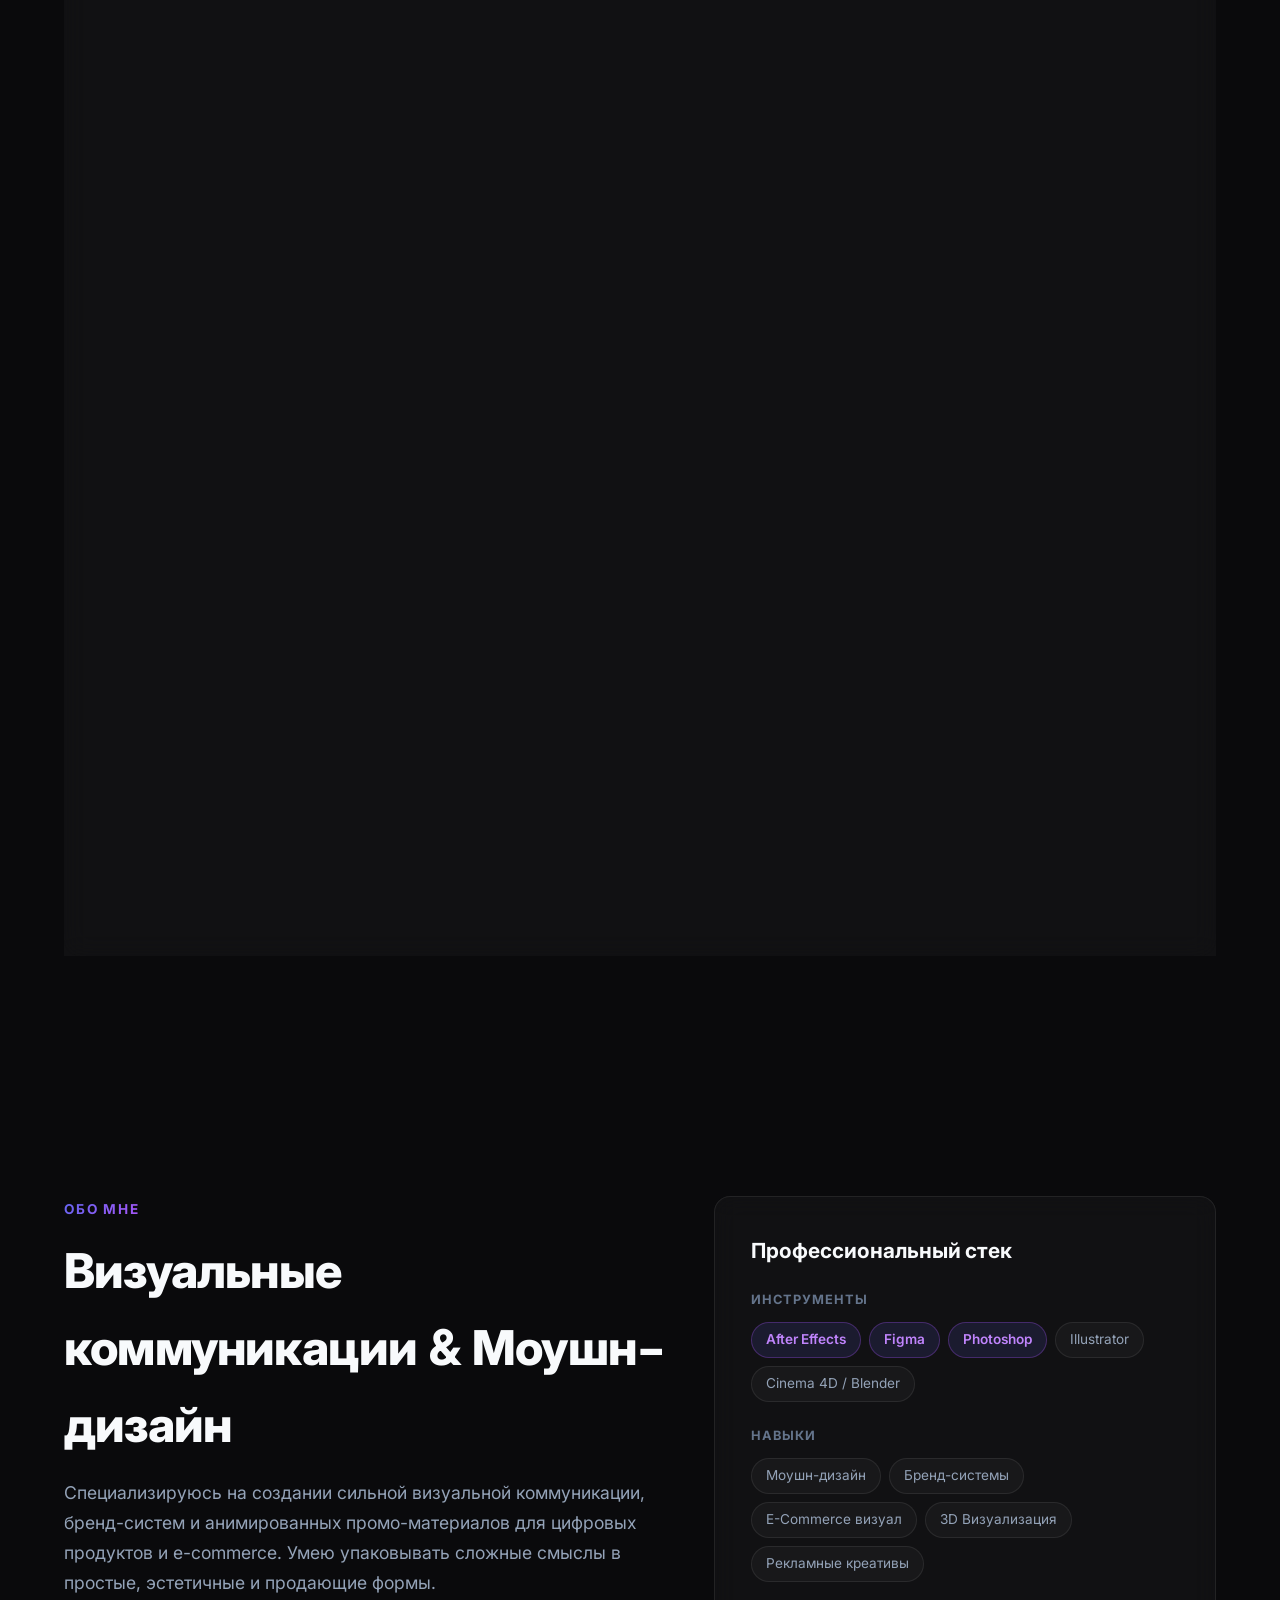
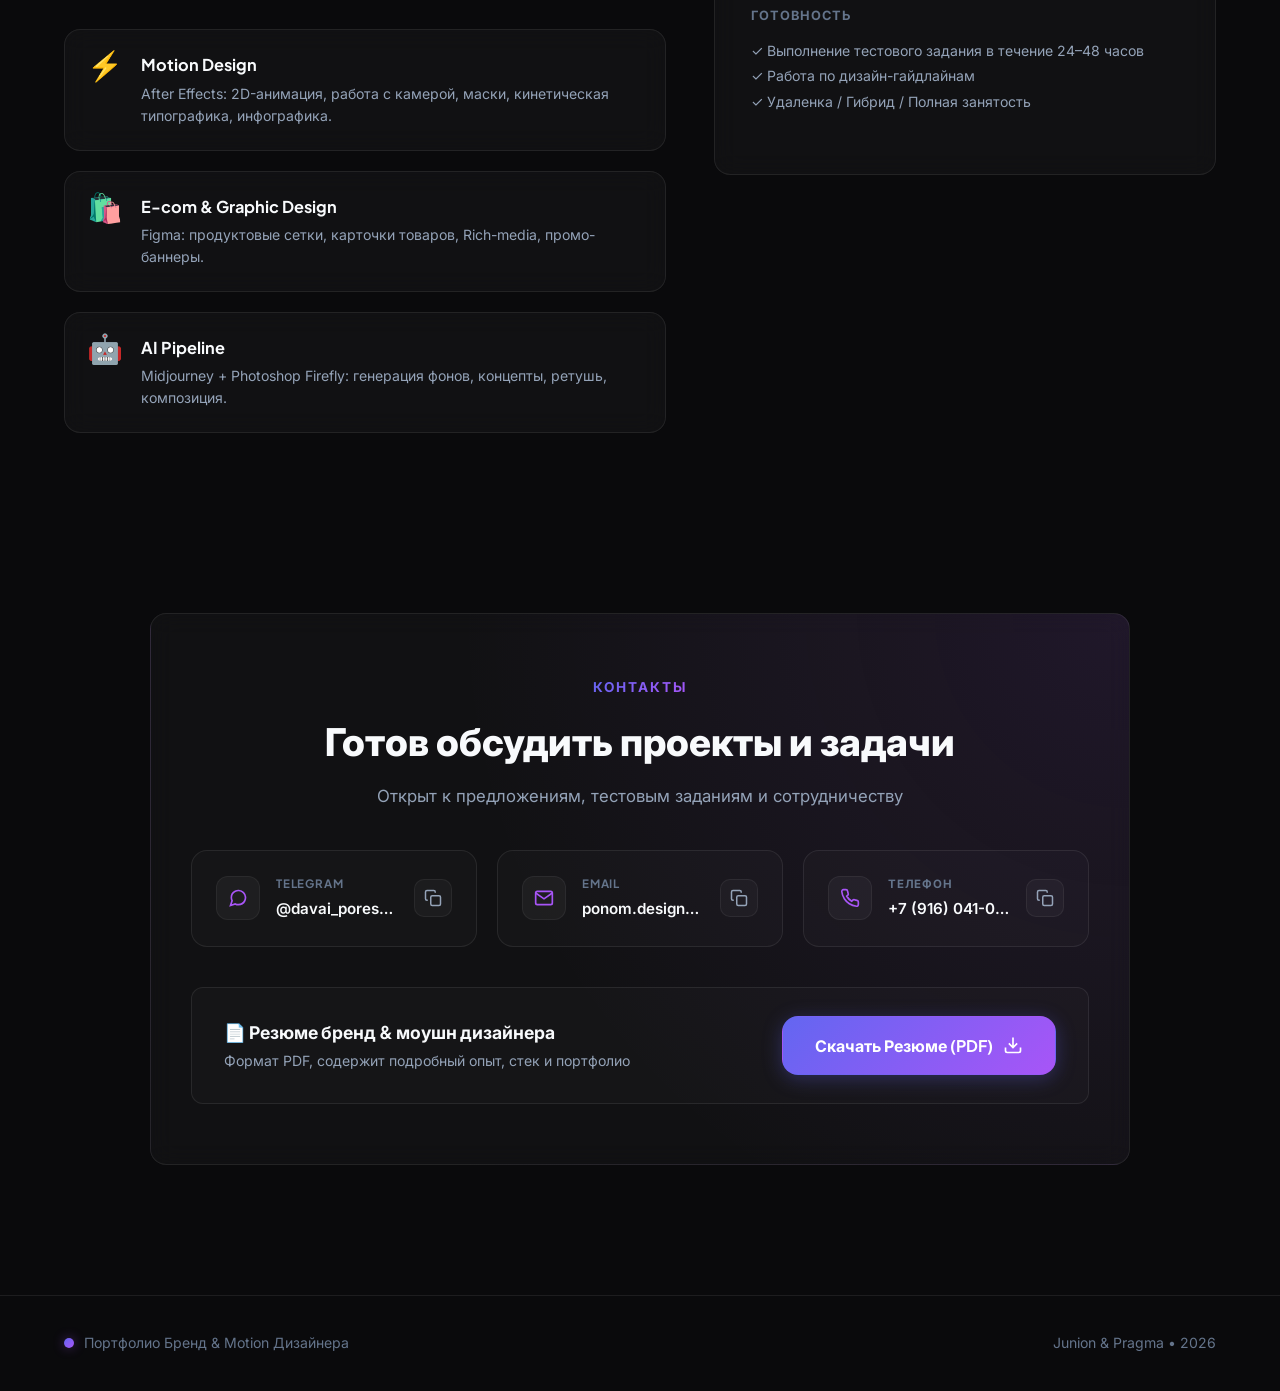
==== commit 4b41a21d: "Update site" ====
--- a/index.html
+++ b/index.html
@@ -3,11 +3,11 @@
 <head>
   <meta charset="UTF-8">
   <meta name="viewport" content="width=device-width, initial-scale=1.0">
-  <title>Портфолио Бренд-дизайнера | Яндекс СТМ (Junion & Pragma)</title>
-  <meta name="description" content="Портфолио бренд-дизайнера и моушн-дизайнера. Кейсы для собственных торговых марок Яндекс Маркета: Junion и Pragma.">
+  <title>Портфолио Бренд & Motion Дизайнера | Junion & Pragma</title>
+  <meta name="description" content="Портфолио бренд-дизайнера и моушн-дизайнера. Кейсы для брендов Junion и Pragma: моушн-графика, карточки товаров, e-commerce и визуальная идентичность.">
   <link rel="preconnect" href="https://fonts.googleapis.com">
   <link rel="preconnect" href="https://fonts.gstatic.com" crossorigin>
-  <link href="https://fonts.googleapis.com/css2?family=Unbounded:wght@400;600;700;800&family=Yantramanav:wght@400;500;700&family=Inter:wght@300;400;500;600;700&display=swap" rel="stylesheet">
+  <link href="https://fonts.googleapis.com/css2?family=Inter:wght@300;400;500;600;700;800;900&family=Plus+Jakarta+Sans:wght@500;600;700;800&display=swap" rel="stylesheet">
   <link rel="stylesheet" href="styles.css">
 </head>
 <body>
@@ -16,11 +16,11 @@
   <header class="navbar" id="navbar">
     <div class="nav-container">
       <a href="#hero" class="nav-brand">
-        <span class="yandex-dot"></span>
+        <span class="brand-dot"></span>
         <span class="brand-title">Бренд-дизайн</span>
       </a>
       <nav class="nav-links">
-        <a href="#cases" class="nav-link active">Кейсы СТМ</a>
+        <a href="#cases" class="nav-link active">Кейсы</a>
         <a href="#about" class="nav-link">О себе & Навыки</a>
         <a href="#contacts" class="nav-link">Контакты</a>
       </nav>
@@ -36,22 +36,24 @@
     <!-- Hero Section -->
     <section class="hero" id="hero">
       <div class="hero-bg-glow"></div>
+      <div class="hero-bg-glow-secondary"></div>
       <div class="container hero-content">
         <h1 class="hero-title">
-          Создаю <span class="text-highlight">визуальные истории</span> и бренд-системы для e-commerce
+          Motion & <span class="text-gradient">E-com Designer</span>
         </h1>
         <p class="hero-subtitle">
-          Презентация кейсов для собственных торговых марок Яндекс Маркета: детские светильники <strong class="text-white">Junion</strong> и интерьерная керамика <strong class="text-white">Pragma</strong>. Моушн-дизайн, инфографика и визуальная идентичность продуктов.
+          2D Animation • Product Infographics • AI Pipeline<br>
+          <span style="display:block; margin-top: 15px; color: var(--text-muted);">Создаю коммерческий промо-моушн, верстаю продуктовые карточки по сетке и разрабатываю визуальный контент для E-commerce & Digital брендов.</span>
         </p>
 
         <div class="hero-stats">
           <div class="stat-card">
-            <span class="stat-num">2 СТМ</span>
-            <span class="stat-desc">Бренда Яндекса в кейсах</span>
+            <span class="stat-num">Motion & 3D</span>
+            <span class="stat-desc">Анимация в After Effects</span>
           </div>
           <div class="stat-card">
-            <span class="stat-num">3D & Motion</span>
-            <span class="stat-desc">Анимация в After Effects</span>
+            <span class="stat-num">E-Commerce</span>
+            <span class="stat-desc">Высококонверсионный визуал</span>
           </div>
           <div class="stat-card">
             <span class="stat-num">100%</span>
@@ -72,28 +74,27 @@
       </div>
     </section>
 
-    <!-- Navigation Filter for Cases -->
+    <!-- Cases Section -->
     <section class="cases-section" id="cases">
       <div class="container">
         <div class="section-header">
-          <div class="section-tag">Проекты для Яндекса</div>
-          <h2 class="section-title">Презентации брендов СТМ</h2>
-          <p class="section-desc">Глубокая проработка визуального языка, карточек товаров, характеристик и видео-презентаций</p>
+          <div class="section-tag">Проекты</div>
+          <h2 class="section-title">Презентации продуктов</h2>
+          <p class="section-desc">Глубокая проработка визуального языка, карточек товаров, моушн-графики и презентаций</p>
         </div>
 
         <!-- Case 1: JUNION -->
         <article class="case-card" id="case-junion">
           <div class="case-header">
-            <h3 class="case-title">Детские светильники и ночники Junion</h3>
+            <span class="section-tag">E-com Motion & Инфографика</span>
+            <h3 class="case-title">Smart Home & Tech: Детский ночник-монитор</h3>
             <p class="case-intro">
-              Визуальная коммуникация и карточки товаров для категории «Детская спальня». Разработка уютного, безопасного и премиального графического стиля, передающего заботу, мягкий свет и уют домашней обстановки.
+              Разработка продуктовой инфографики и 2D-анимации для гаджетов умного дома. Работа с сеткой, подсвечивание УТП товара, акцентные плашки, настройка масок и света в After Effects.
             </p>
             <div class="case-tags">
-              <span class="tag tag-motion">🎬 Motion Design</span>
-              <span class="tag">After Effects</span>
-              <span class="tag">Бренд-дизайн</span>
-              <span class="tag">E-Commerce карточки</span>
-              <span class="tag">Детские товары</span>
+              <span class="tag tag-highlight">After Effects</span>
+              <span class="tag">Figma</span>
+              <span class="tag">Photoshop Firefly</span>
             </div>
           </div>
 
@@ -104,7 +105,6 @@
                 <span class="pulse-dot"></span>
                 <span>Моушн-презентация ночника в After Effects</span>
               </div>
-              <span class="video-hint">Демонстрация работы света, режимов и анимации</span>
             </div>
             <div class="video-wrapper">
               <video id="junion-video" controls preload="metadata" poster="assets/junion/Frame 9.png">
@@ -117,7 +117,7 @@
           <!-- Gallery Grid JUNION -->
           <div class="gallery-wrapper">
             <div class="gallery-header-info">
-              <span class="gallery-label">Галерея презентации (нажмите на изображение для просмотра во весь экран):</span>
+              <span class="gallery-label">Галерея презентации (нажмите на карточку для просмотра во весь экран):</span>
             </div>
             <div class="gallery-grid grid-5">
               <div class="gallery-item" onclick="openLightbox('junion', 0)">
@@ -161,15 +161,15 @@
           <div class="case-details-grid">
             <div class="detail-box">
               <h4>🎯 Задача</h4>
-              <p>Создать информативную и эмоционально привлекательную презентацию линейки детских светильников для маркетплейса Яндекс Маркет, подчеркивающую безопасность, эргономику и уют.</p>
+              <p>Создать информативную и эмоционально привлекательную презентацию линейки детских светильников, подчеркивающую безопасность, эргономику и уют.</p>
             </div>
             <div class="detail-box">
               <h4>💡 Визуальное решение</h4>
-              <p>Теплая цветовая палитра, четкая акцентная типографика, понятные иконки с техническими параметрами (автоотключение, режимы яркости, безопасные материалы).</p>
+              <p>Теплая палитра, акцентная типографика, наглядные иконки с параметрами (автоотключение, мягкий силикон, регулировка яркости).</p>
             </div>
             <div class="detail-box">
               <h4>📈 Результат</h4>
-              <p>Готовая система слайдов, выделяющая бренд Junion среди конкурентов и соответствующая высоким стандартам визуального стиля Яндекса.</p>
+              <p>Готовая система слайдов и динамичный анимационный ролик, формирующие премиальное восприятие продукта.</p>
             </div>
           </div>
         </article>
@@ -178,16 +178,15 @@
         <!-- Case 2: PRAGMA -->
         <article class="case-card" id="case-pragma">
           <div class="case-header">
-            <h3 class="case-title">Интерьерная коллекция Pragma: Wavy Peach Vase</h3>
+            <span class="section-tag">Промо-моушн & Эстетика</span>
+            <h3 class="case-title">Home Decor & Lifestyle: Интерьерная керамика</h3>
             <p class="case-intro">
-              Комплексный кейс для линейки керамических ваз Pragma. Включает графическую презентацию характеристик и динамический моушн-ролик, созданный в After Effects.
+              Кинетическая типографика и имиджевая моушн-презентация предметов декора. Эстетическая подача фактуры материалов, плавные движения камеры и минималистичный визуальный язык.
             </p>
             <div class="case-tags">
-              <span class="tag tag-motion">🎬 Motion Design</span>
-              <span class="tag">After Effects</span>
-              <span class="tag">Бренд-айдентика</span>
-              <span class="tag">Товары для дома</span>
-              <span class="tag">E-Commerce</span>
+              <span class="tag tag-highlight">After Effects</span>
+              <span class="tag">Midjourney</span>
+              <span class="tag">Figma</span>
             </div>
           </div>
 
@@ -247,15 +246,15 @@
           <div class="case-details-grid">
             <div class="detail-box">
               <h4>🎯 Задача</h4>
-              <p>Презентовать предмет декора премиум-сегмента (ваза Wavy Peach), подчеркнув 100% натуральную керамику, ручную роспись пастельной эмалью и точность размеров.</p>
+              <p>Презентовать предмет декора премиум-сегмента (ваза Wavy Peach), подчеркнув 100% натуральную керамику, ручную роспись пастельной эмалью и точность габаритов.</p>
             </div>
             <div class="detail-box">
               <h4>🎬 Моушн & Графика</h4>
-              <p>Создание динамичных плашек, кинематографичных переходов, акцентных указателей и титров в After Effects для использования в промо-роликах и карточках.</p>
-            </div>
-            <div class="detail-box">
-              <h4>✨ Стиль Pragma</h4>
-              <p>Лаконичный эстетичный минимализм, сдержанная палитра, подчеркивающая фактуру керамики и органично вписывающаяся в стиль Яндекса.</p>
+              <p>Создание динамичных плашек, кинематографичных переходов, акцентных выносок и титров в After Effects.</p>
+            </div>
+            <div class="detail-box">
+              <h4>✨ Эстетика Pragma</h4>
+              <p>Лаконичный минимализм, сдержанная палитра, подчеркивающая фактуру керамики и органичный стиль интерьера.</p>
             </div>
           </div>
         </article>
@@ -269,31 +268,31 @@
         <div class="about-grid">
           <div class="about-main">
             <div class="section-tag">Обо мне</div>
-            <h2 class="section-title">Почему мой опыт подходит команде Яндекса</h2>
+            <h2 class="section-title">Визуальные коммуникации & Моушн-дизайн</h2>
             <p class="about-text">
-              Я специализируюсь на создании сильной визуальной коммуникации, бренд-систем и промо-материалов для цифровых продуктов и e-commerce. Глубоко понимаю специфику работы с СТМ (собственными торговыми марками) и умею упаковывать сложные смыслы в простые, эстетичные и продающие формы.
+              Специализируюсь на создании сильной визуальной коммуникации, бренд-систем и анимированных промо-материалов для цифровых продуктов и e-commerce. Умею упаковывать сложные смыслы в простые, эстетичные и продающие формы.
             </p>
 
             <div class="competencies-list">
-              <div class="comp-item">
-                <div class="comp-icon">🎨</div>
-                <div>
-                  <h5>Бренд-дизайн & Айдентика</h5>
-                  <p>Разработка гайдлайнов, правил верстки, работы с типографикой и цветом в рамке правил бренда.</p>
-                </div>
-              </div>
               <div class="comp-item">
                 <div class="comp-icon">⚡</div>
                 <div>
-                  <h5>Motion Graphics & Animation</h5>
-                  <p>Уверенное владение After Effects: анимированные титры, промо-ролики товаров, микро-взаимодействия.</p>
+                  <h5>Motion Design</h5>
+                  <p>After Effects: 2D-анимация, работа с камерой, маски, кинетическая типографика, инфографика.</p>
                 </div>
               </div>
               <div class="comp-item">
                 <div class="comp-icon">🛍️</div>
                 <div>
-                  <h5>E-Commerce & Инфографика</h5>
-                  <p>Проектирование высококонверсионных карточек товаров для маркетплейсов с акцентом на пользе для покупателя.</p>
+                  <h5>E-com & Graphic Design</h5>
+                  <p>Figma: продуктовые сетки, карточки товаров, Rich-media, промо-баннеры.</p>
+                </div>
+              </div>
+              <div class="comp-item">
+                <div class="comp-icon">🤖</div>
+                <div>
+                  <h5>AI Pipeline</h5>
+                  <p>Midjourney + Photoshop Firefly: генерация фонов, концепты, ретушь, композиция.</p>
                 </div>
               </div>
             </div>
@@ -305,8 +304,8 @@
             <div class="skill-group">
               <span class="skill-label">Инструменты</span>
               <div class="skill-tags">
+                <span class="sk-tag highlight">After Effects</span>
                 <span class="sk-tag highlight">Figma</span>
-                <span class="sk-tag highlight">After Effects</span>
                 <span class="sk-tag highlight">Photoshop</span>
                 <span class="sk-tag">Illustrator</span>
                 <span class="sk-tag">Cinema 4D / Blender</span>
@@ -316,12 +315,11 @@
             <div class="skill-group">
               <span class="skill-label">Навыки</span>
               <div class="skill-tags">
+                <span class="sk-tag">Моушн-дизайн</span>
                 <span class="sk-tag">Бренд-системы</span>
-                <span class="sk-tag">Моушн-дизайн</span>
-                <span class="sk-tag">Инфографика СТМ</span>
+                <span class="sk-tag">E-Commerce визуал</span>
                 <span class="sk-tag">3D Визуализация</span>
                 <span class="sk-tag">Рекламные креативы</span>
-                <span class="sk-tag">Верстка макетов</span>
               </div>
             </div>
 
@@ -329,8 +327,8 @@
               <span class="skill-label">Готовность</span>
               <p class="readiness-text">
                 ✓ Выполнение тестового задания в течение 24–48 часов<br>
-                ✓ Работа по гайдлайнам Яндекса<br>
-                ✓ Полная занятость / Гибрид / Удаленка
+                ✓ Работа по дизайн-гайдлайнам<br>
+                ✓ Удаленка / Гибрид / Полная занятость
               </p>
             </div>
           </div>
@@ -345,49 +343,55 @@
         <div class="contacts-card">
           <div class="contacts-header">
             <div class="section-tag">Контакты</div>
-            <h2 class="contacts-title">Готов обсудить задачи бренд-дизайна в Яндекс</h2>
-            <p class="contacts-subtitle">Открыт к предложениям, тестовым заданиям и собеседованиям</p>
+            <h2 class="contacts-title">Готов обсудить проекты и задачи</h2>
+            <p class="contacts-subtitle">Открыт к предложениям, тестовым заданиям и сотрудничеству</p>
           </div>
 
           <div class="contacts-grid">
             <div class="contact-box">
-              <span class="contact-icon">💬</span>
+              <div class="contact-icon-badge">
+                <svg width="20" height="20" viewBox="0 0 24 24" fill="none" stroke="currentColor" stroke-width="2"><path d="M21 11.5a8.38 8.38 0 0 1-.9 3.8 8.5 8.5 0 0 1-7.6 4.7 8.38 8.38 0 0 1-3.8-.9L3 21l1.9-5.7a8.38 8.38 0 0 1-.9-3.8 8.5 8.5 0 0 1 4.7-7.6 8.38 8.38 0 0 1 3.8-.9h.5a8.48 8.48 0 0 1 8 8v.5z"/></svg>
+              </div>
               <div class="contact-info">
                 <span class="contact-label">Telegram</span>
                 <a href="https://t.me/davai_poreshaem" target="_blank" class="contact-val" id="tg-handle">@davai_poreshaem</a>
               </div>
               <button class="btn-copy" onclick="copyText('@davai_poreshaem', 'Telegram handle скопирован!')" title="Копировать">
-                📋
+                <svg width="18" height="18" viewBox="0 0 24 24" fill="none" stroke="currentColor" stroke-width="2"><rect x="9" y="9" width="13" height="13" rx="2" ry="2"/><path d="M5 15H4a2 2 0 0 1-2-2V4a2 2 0 0 1 2-2h9a2 2 0 0 1 2 2v1"/></svg>
               </button>
             </div>
 
             <div class="contact-box">
-              <span class="contact-icon">✉️</span>
+              <div class="contact-icon-badge">
+                <svg width="20" height="20" viewBox="0 0 24 24" fill="none" stroke="currentColor" stroke-width="2"><path d="M4 4h16c1.1 0 2 .9 2 2v12c0 1.1-.9 2-2 2H4c-1.1 0-2-.9-2-2V6c0-1.1.9-2 2-2z"/><polyline points="22,6 12,13 2,6"/></svg>
+              </div>
               <div class="contact-info">
                 <span class="contact-label">Email</span>
                 <a href="mailto:ponom.design@yandex.ru" class="contact-val" id="email-handle">ponom.design@yandex.ru</a>
               </div>
               <button class="btn-copy" onclick="copyText('ponom.design@yandex.ru', 'Email скопирован!')" title="Копировать">
-                📋
+                <svg width="18" height="18" viewBox="0 0 24 24" fill="none" stroke="currentColor" stroke-width="2"><rect x="9" y="9" width="13" height="13" rx="2" ry="2"/><path d="M5 15H4a2 2 0 0 1-2-2V4a2 2 0 0 1 2-2h9a2 2 0 0 1 2 2v1"/></svg>
               </button>
             </div>
 
             <div class="contact-box">
-              <span class="contact-icon">📞</span>
+              <div class="contact-icon-badge">
+                <svg width="20" height="20" viewBox="0 0 24 24" fill="none" stroke="currentColor" stroke-width="2"><path d="M22 16.92v3a2 2 0 0 1-2.18 2 19.79 19.79 0 0 1-8.63-3.07 19.5 19.5 0 0 1-6-6 19.79 19.79 0 0 1-3.07-8.67A2 2 0 0 1 4.11 2h3a2 2 0 0 1 2 1.72 12.84 12.84 0 0 0 .7 2.81 2 2 0 0 1-.45 2.11L8.09 9.91a16 16 0 0 0 6 6l1.27-1.27a2 2 0 0 1 2.11-.45 12.84 12.84 0 0 0 2.81.7A2 2 0 0 1 22 16.92z"/></svg>
+              </div>
               <div class="contact-info">
                 <span class="contact-label">Телефон</span>
                 <a href="tel:+79160410219" class="contact-val" id="phone-handle">+7 (916) 041-02-19</a>
               </div>
               <button class="btn-copy" onclick="copyText('+7 (916) 041-02-19', 'Телефон скопирован!')" title="Копировать">
-                📋
+                <svg width="18" height="18" viewBox="0 0 24 24" fill="none" stroke="currentColor" stroke-width="2"><rect x="9" y="9" width="13" height="13" rx="2" ry="2"/><path d="M5 15H4a2 2 0 0 1-2-2V4a2 2 0 0 1 2-2h9a2 2 0 0 1 2 2v1"/></svg>
               </button>
             </div>
           </div>
 
           <div class="resume-cta-box">
             <div class="resume-info">
-              <h4>📄 Резюме бренд-дизайнера</h4>
-              <p>Формат PDF, содержит подробный опыт, стек и ссылки на проекты</p>
+              <h4>📄 Резюме бренд & моушн дизайнера</h4>
+              <p>Формат PDF, содержит подробный опыт, стек и портфолио</p>
             </div>
             <a href="assets/resume.pdf" download="Резюме_Бренд_дизайнер.pdf" target="_blank" class="btn btn-accent btn-lg">
               <span>Скачать Резюме (PDF)</span>
@@ -402,11 +406,11 @@
   <footer class="footer">
     <div class="container footer-content">
       <div class="footer-left">
-        <span class="yandex-dot"></span>
-        <span>Портфолио бренд-дизайнера для Яндекс</span>
+        <span class="brand-dot"></span>
+        <span>Портфолио Бренд & Motion Дизайнера</span>
       </div>
       <div class="footer-right">
-        <span>Кейсы Junion & Pragma • 2026</span>
+        <span>Junion & Pragma • 2026</span>
       </div>
     </div>
   </footer>
--- a/styles.css
+++ b/styles.css
@@ -1,32 +1,31 @@
 /* Reset & Base Variables */
 :root {
-  --bg-color: #0b0b0e;
-  --bg-card: #13131a;
-  --bg-card-hover: #1a1a24;
-  --bg-subtle: #191922;
-  --border-color: #262633;
-  --border-highlight: #3b3b4f;
+  --bg-color: #0a0a0c;
+  --bg-card: rgba(255, 255, 255, 0.03);
+  --bg-card-hover: rgba(255, 255, 255, 0.05);
+  --bg-subtle: rgba(255, 255, 255, 0.02);
   
-  --text-main: #f3f3f7;
-  --text-muted: #9e9ea8;
-  --text-dim: #6c6c7a;
+  --border-color: rgba(255, 255, 255, 0.08);
+  --border-hover: rgba(168, 85, 247, 0.35);
   
-  --ya-yellow: #ffcc00;
-  --ya-red: #fc3f1d;
-  --ya-yellow-glow: rgba(255, 204, 0, 0.15);
+  --text-main: #f8fafc;
+  --text-muted: #94a3b8;
+  --text-dim: #64748b;
   
-  --junion-accent: #00c2ff;
-  --pragma-accent: #ff9e7d;
+  --accent-gradient: linear-gradient(135deg, #6366f1, #a855f7);
+  --accent-purple: #a855f7;
+  --accent-indigo: #6366f1;
+  --accent-glow: rgba(168, 85, 247, 0.4);
   
-  --font-title: 'Unbounded', -apple-system, BlinkMacSystemFont, 'Segoe UI', Roboto, sans-serif;
+  --font-heading: 'Plus Jakarta Sans', 'Inter', -apple-system, BlinkMacSystemFont, 'Segoe UI', sans-serif;
   --font-body: 'Inter', -apple-system, BlinkMacSystemFont, 'Segoe UI', Roboto, sans-serif;
   
   --radius-sm: 8px;
-  --radius-md: 14px;
-  --radius-lg: 20px;
-  --radius-xl: 28px;
+  --radius-md: 12px;
+  --radius-lg: 16px;
+  --radius-xl: 24px;
   
-  --transition: all 0.3s cubic-bezier(0.16, 1, 0.3, 1);
+  --transition: all 0.35s cubic-bezier(0.16, 1, 0.3, 1);
 }
 
 *, *::before, *::after {
@@ -51,14 +50,14 @@
 
 .container {
   width: 100%;
-  max-width: 1240px;
+  max-width: 1200px;
   margin: 0 auto;
   padding: 0 24px;
 }
 
 /* Typography Helpers */
-.text-highlight {
-  background: linear-gradient(135deg, var(--ya-yellow) 0%, #ffa800 100%);
+.text-gradient {
+  background: linear-gradient(135deg, #ffffff 30%, #a855f7 70%, #6366f1 100%);
   -webkit-background-clip: text;
   -webkit-text-fill-color: transparent;
 }
@@ -74,7 +73,7 @@
   left: 0;
   right: 0;
   z-index: 1000;
-  background: rgba(11, 11, 14, 0.85);
+  background: rgba(10, 10, 12, 0.75);
   backdrop-filter: blur(16px);
   -webkit-backdrop-filter: blur(16px);
   border-bottom: 1px solid var(--border-color);
@@ -86,7 +85,7 @@
   align-items: center;
   justify-content: space-between;
   height: 72px;
-  max-width: 1240px;
+  max-width: 1200px;
   margin: 0 auto;
   padding: 0 24px;
 }
@@ -94,31 +93,21 @@
 .nav-brand {
   display: flex;
   align-items: center;
-  gap: 12px;
+  gap: 10px;
   text-decoration: none;
   color: var(--text-main);
+  font-family: var(--font-heading);
   font-weight: 700;
-  font-size: 1.05rem;
-}
-
-.yandex-dot {
-  width: 12px;
-  height: 12px;
-  background-color: var(--ya-red);
+  font-size: 1.1rem;
+}
+
+.brand-dot {
+  width: 10px;
+  height: 10px;
+  background: var(--accent-gradient);
   border-radius: 50%;
   display: inline-block;
-  box-shadow: 0 0 10px rgba(252, 63, 29, 0.6);
-}
-
-.badge-ya {
-  background: var(--ya-yellow);
-  color: #000;
-  padding: 2px 8px;
-  border-radius: 6px;
-  font-size: 0.75rem;
-  font-weight: 800;
-  margin-left: 6px;
-  letter-spacing: 0.5px;
+  box-shadow: 0 0 12px var(--accent-glow);
 }
 
 .nav-links {
@@ -146,7 +135,7 @@
   left: 0;
   right: 0;
   height: 2px;
-  background: var(--ya-yellow);
+  background: var(--accent-gradient);
   border-radius: 2px;
 }
 
@@ -158,6 +147,7 @@
   gap: 10px;
   padding: 12px 24px;
   border-radius: var(--radius-md);
+  font-family: var(--font-heading);
   font-weight: 600;
   font-size: 0.95rem;
   text-decoration: none;
@@ -167,68 +157,84 @@
 }
 
 .btn-sm {
-  padding: 8px 18px;
+  padding: 8px 20px;
   font-size: 0.88rem;
   border-radius: var(--radius-sm);
 }
 
 .btn-lg {
   padding: 16px 32px;
-  font-size: 1.05rem;
-  border-radius: var(--radius-md);
+  font-size: 1rem;
+  border-radius: var(--radius-lg);
 }
 
 .btn-primary {
   background: var(--bg-card);
+  backdrop-filter: blur(12px);
+  -webkit-backdrop-filter: blur(12px);
   color: var(--text-main);
   border-color: var(--border-color);
 }
 
 .btn-primary:hover {
-  background: var(--bg-card-hover);
-  border-color: var(--border-highlight);
+  background: rgba(255, 255, 255, 0.08);
+  border-color: var(--border-hover);
+  box-shadow: 0 0 20px rgba(168, 85, 247, 0.25);
 }
 
 .btn-accent {
-  background: var(--ya-yellow);
-  color: #000000;
+  background: var(--accent-gradient);
+  color: #ffffff;
   font-weight: 700;
-  box-shadow: 0 4px 20px var(--ya-yellow-glow);
+  box-shadow: 0 4px 20px rgba(99, 102, 241, 0.3);
 }
 
 .btn-accent:hover {
   transform: translateY(-2px);
-  box-shadow: 0 8px 28px rgba(255, 204, 0, 0.3);
-  background: #ffe033;
+  box-shadow: 0 0 28px var(--accent-glow);
+  filter: brightness(1.1);
 }
 
 .btn-outline {
-  background: transparent;
+  background: var(--bg-card);
+  backdrop-filter: blur(12px);
+  -webkit-backdrop-filter: blur(12px);
   color: var(--text-main);
-  border-color: var(--border-highlight);
+  border-color: var(--border-color);
 }
 
 .btn-outline:hover {
-  background: rgba(255, 255, 255, 0.05);
-  border-color: var(--text-main);
+  border-color: var(--accent-purple);
+  box-shadow: 0 0 24px var(--accent-glow);
+  transform: translateY(-2px);
 }
 
 /* Hero Section */
 .hero {
   position: relative;
-  padding: 160px 0 100px;
+  padding: 170px 0 110px;
   overflow: hidden;
 }
 
 .hero-bg-glow {
   position: absolute;
-  top: 10%;
-  left: 50%;
-  transform: translateX(-50%);
-  width: 600px;
+  top: 5%;
+  left: 30%;
+  width: 500px;
   height: 350px;
-  background: radial-gradient(circle, rgba(255, 204, 0, 0.12) 0%, rgba(252, 63, 29, 0.05) 50%, transparent 70%);
-  filter: blur(80px);
+  background: radial-gradient(circle, rgba(168, 85, 247, 0.18) 0%, transparent 70%);
+  filter: blur(90px);
+  pointer-events: none;
+}
+
+.hero-bg-glow-secondary {
+  position: absolute;
+  top: 15%;
+  right: 25%;
+  width: 450px;
+  height: 300px;
+  background: radial-gradient(circle, rgba(99, 102, 241, 0.15) 0%, transparent 70%);
+  filter: blur(90px);
   pointer-events: none;
 }
 
@@ -236,28 +242,15 @@
   position: relative;
   z-index: 2;
   text-align: center;
-  max-width: 900px;
-}
-
-.hero-badge {
-  display: inline-flex;
-  align-items: center;
-  gap: 8px;
-  background: var(--bg-card);
-  border: 1px solid var(--border-color);
-  padding: 8px 16px;
-  border-radius: 100px;
-  font-size: 0.88rem;
-  color: var(--text-muted);
-  margin-bottom: 28px;
+  max-width: 920px;
 }
 
 .hero-title {
-  font-family: var(--font-title);
-  font-size: clamp(2.2rem, 5vw, 3.8rem);
+  font-family: var(--font-heading);
+  font-size: clamp(2.4rem, 5.5vw, 4.2rem);
   font-weight: 800;
-  line-height: 1.15;
-  letter-spacing: -1px;
+  line-height: 1.12;
+  letter-spacing: -1.2px;
   margin-bottom: 24px;
 }
 
@@ -265,30 +258,40 @@
   font-size: clamp(1.05rem, 2vw, 1.25rem);
   color: var(--text-muted);
   max-width: 760px;
-  margin: 0 auto 40px;
+  margin: 0 auto 44px;
+  font-weight: 400;
 }
 
 .hero-stats {
   display: grid;
-  grid-template-columns: repeat(auto-fit, minmax(200px, 1fr));
+  grid-template-columns: repeat(auto-fit, minmax(220px, 1fr));
   gap: 20px;
-  margin-bottom: 48px;
+  margin-bottom: 52px;
 }
 
 .stat-card {
   background: var(--bg-card);
-  border: 1px solid var(--border-color);
-  padding: 20px;
-  border-radius: var(--radius-md);
+  backdrop-filter: blur(12px);
+  -webkit-backdrop-filter: blur(12px);
+  border: 1px solid var(--border-color);
+  padding: 24px 20px;
+  border-radius: var(--radius-lg);
   text-align: center;
+  transition: var(--transition);
+}
+
+.stat-card:hover {
+  transform: translateY(-4px);
+  border-color: var(--border-hover);
+  box-shadow: 0 12px 30px rgba(0, 0, 0, 0.5);
 }
 
 .stat-num {
   display: block;
-  font-family: var(--font-title);
-  font-size: 1.4rem;
+  font-family: var(--font-heading);
+  font-size: 1.35rem;
   font-weight: 700;
-  color: var(--ya-yellow);
+  color: var(--text-main);
   margin-bottom: 4px;
 }
 
@@ -299,137 +302,178 @@
 
 .hero-cta {
   display: flex;
-  gap: 16px;
+  gap: 18px;
   justify-content: center;
   flex-wrap: wrap;
 }
 
 /* Cases Section */
 .cases-section {
-  padding: 80px 0;
+  padding: 90px 0;
 }
 
 .section-header {
   text-align: center;
-  margin-bottom: 60px;
+  margin-bottom: 64px;
 }
 
 .section-tag {
   display: inline-block;
-  color: var(--ya-yellow);
+  background: var(--accent-gradient);
+  -webkit-background-clip: text;
+  -webkit-text-fill-color: transparent;
+  font-family: var(--font-heading);
   font-size: 0.85rem;
   font-weight: 700;
   text-transform: uppercase;
-  letter-spacing: 1.5px;
+  letter-spacing: 2px;
   margin-bottom: 12px;
 }
 
 .section-title {
-  font-family: var(--font-title);
-  font-size: clamp(1.8rem, 3.5vw, 2.8rem);
-  font-weight: 700;
+  font-family: var(--font-heading);
+  font-size: clamp(2rem, 4vw, 3rem);
+  font-weight: 800;
+  letter-spacing: -0.8px;
   margin-bottom: 16px;
 }
 
 .section-desc {
   color: var(--text-muted);
   font-size: 1.1rem;
-  max-width: 600px;
+  max-width: 620px;
   margin: 0 auto;
 }
 
 /* Case Card */
 .case-card {
   background: var(--bg-card);
-  border: 1px solid var(--border-color);
-  border-radius: var(--radius-xl);
-  padding: 48px;
+  backdrop-filter: blur(12px);
+  -webkit-backdrop-filter: blur(12px);
+  border: 1px solid var(--border-color);
+  border-radius: var(--radius-lg);
+  padding: 44px;
   margin-bottom: 60px;
   transition: var(--transition);
 }
 
 .case-card:hover {
-  border-color: var(--border-highlight);
-  box-shadow: 0 12px 40px rgba(0, 0, 0, 0.4);
-}
-
-.case-meta {
-  display: flex;
-  align-items: center;
-  gap: 16px;
-  margin-bottom: 20px;
-  flex-wrap: wrap;
-}
-
-.brand-pill {
-  display: inline-flex;
-  align-items: center;
-  gap: 10px;
-  background: var(--bg-subtle);
-  border: 1px solid var(--border-color);
-  padding: 6px 16px;
-  border-radius: 100px;
-  font-weight: 800;
-  font-size: 0.9rem;
-}
-
-.brand-logo-img {
-  height: 20px;
-  width: auto;
-  object-fit: contain;
-}
-
-.junion-pill {
-  border-color: rgba(0, 194, 255, 0.3);
-  color: var(--junion-accent);
-}
-
-.pragma-pill {
-  border-color: rgba(255, 158, 125, 0.3);
-  color: var(--pragma-accent);
-}
-
-.case-category {
-  color: var(--text-muted);
-  font-size: 0.9rem;
+  transform: translateY(-6px);
+  border-color: var(--border-hover);
+  box-shadow: 0 20px 40px rgba(0, 0, 0, 0.6);
 }
 
 .case-title {
-  font-family: var(--font-title);
-  font-size: clamp(1.5rem, 3vw, 2.2rem);
+  font-family: var(--font-heading);
+  font-size: clamp(1.6rem, 3.2vw, 2.2rem);
   font-weight: 700;
   margin-bottom: 16px;
+  letter-spacing: -0.5px;
 }
 
 .case-intro {
   color: var(--text-muted);
-  font-size: 1.1rem;
-  line-height: 1.6;
+  font-size: 1.08rem;
+  line-height: 1.65;
   max-width: 900px;
-  margin-bottom: 24px;
+  margin-bottom: 28px;
 }
 
 .case-tags {
   display: flex;
   gap: 10px;
   flex-wrap: wrap;
-  margin-bottom: 36px;
+  margin-bottom: 40px;
 }
 
 .tag {
-  background: rgba(255, 255, 255, 0.05);
-  border: 1px solid var(--border-color);
-  padding: 6px 14px;
-  border-radius: var(--radius-sm);
+  background: rgba(255, 255, 255, 0.04);
+  border: 1px solid var(--border-color);
+  padding: 8px 16px;
+  border-radius: 100px;
   font-size: 0.82rem;
-  color: var(--text-muted);
-}
-
-.tag-motion {
-  background: rgba(255, 204, 0, 0.1);
-  border-color: rgba(255, 204, 0, 0.3);
-  color: var(--ya-yellow);
+  font-weight: 500;
+  color: var(--text-muted);
+  transition: var(--transition);
+}
+
+.tag:hover {
+  border-color: var(--accent-purple);
+  color: var(--text-main);
+}
+
+.tag-highlight {
+  background: rgba(99, 102, 241, 0.12);
+  border-color: rgba(168, 85, 247, 0.3);
+  color: #c084fc;
   font-weight: 600;
+}
+
+/* Video Showcase */
+.video-showcase {
+  margin-bottom: 40px;
+  background: rgba(255, 255, 255, 0.02);
+  border: 1px solid var(--border-color);
+  border-radius: var(--radius-lg);
+  padding: 20px;
+  transition: var(--transition);
+}
+
+.case-card:hover .video-showcase {
+  border-color: rgba(255, 255, 255, 0.12);
+}
+
+.video-header {
+  display: flex;
+  justify-content: space-between;
+  align-items: center;
+  margin-bottom: 14px;
+}
+
+.video-badge {
+  display: flex;
+  align-items: center;
+  gap: 10px;
+  font-family: var(--font-heading);
+  font-size: 0.88rem;
+  font-weight: 600;
+  color: #c084fc;
+}
+
+.pulse-dot {
+  width: 8px;
+  height: 8px;
+  background: #a855f7;
+  border-radius: 50%;
+  animation: pulse 1.8s infinite;
+}
+
+@keyframes pulse {
+  0% { transform: scale(0.95); box-shadow: 0 0 0 0 rgba(168, 85, 247, 0.7); }
+  70% { transform: scale(1); box-shadow: 0 0 0 10px rgba(168, 85, 247, 0); }
+  100% { transform: scale(0.95); box-shadow: 0 0 0 0 rgba(168, 85, 247, 0); }
+}
+
+.video-wrapper {
+  width: 100%;
+  border-radius: var(--radius-md);
+  overflow: hidden;
+  background: #000;
+  box-shadow: 0 12px 36px rgba(0,0,0,0.6);
+  max-height: 580px;
+  transition: var(--transition);
+}
+
+.video-wrapper video {
+  width: 100%;
+  max-height: 580px;
+  display: block;
+  object-fit: contain;
+  transition: transform 0.5s ease;
+}
+
+.video-wrapper:hover video {
+  transform: scale(1.01);
 }
 
 /* Gallery Grid */
@@ -452,11 +496,11 @@
 }
 
 .grid-5 {
-  grid-template-columns: repeat(auto-fit, minmax(200px, 1fr));
+  grid-template-columns: repeat(auto-fit, minmax(190px, 1fr));
 }
 
 .grid-4 {
-  grid-template-columns: repeat(auto-fit, minmax(240px, 1fr));
+  grid-template-columns: repeat(auto-fit, minmax(230px, 1fr));
 }
 
 .gallery-item {
@@ -467,6 +511,7 @@
   border: 1px solid var(--border-color);
   cursor: pointer;
   aspect-ratio: 4 / 3;
+  transition: var(--transition);
 }
 
 .gallery-item img {
@@ -477,6 +522,11 @@
   transition: transform 0.5s cubic-bezier(0.16, 1, 0.3, 1);
 }
 
+.gallery-item:hover {
+  border-color: var(--accent-purple);
+  box-shadow: 0 12px 28px rgba(0, 0, 0, 0.6);
+}
+
 .gallery-item:hover img {
   transform: scale(1.06);
 }
@@ -484,7 +534,7 @@
 .item-overlay {
   position: absolute;
   inset: 0;
-  background: linear-gradient(to top, rgba(0, 0, 0, 0.85) 0%, transparent 60%);
+  background: linear-gradient(to top, rgba(10, 10, 12, 0.9) 0%, transparent 60%);
   display: flex;
   flex-direction: column;
   justify-content: flex-end;
@@ -498,76 +548,15 @@
 }
 
 .overlay-icon {
-  font-size: 1.2rem;
+  font-size: 1.1rem;
   margin-bottom: 4px;
 }
 
 .overlay-title {
+  font-family: var(--font-heading);
   font-size: 0.85rem;
   font-weight: 600;
   color: #ffffff;
-}
-
-/* Video Showcase */
-.video-showcase {
-  margin-bottom: 40px;
-  background: var(--bg-subtle);
-  border: 1px solid var(--border-color);
-  border-radius: var(--radius-lg);
-  padding: 24px;
-}
-
-.video-header {
-  display: flex;
-  justify-content: space-between;
-  align-items: center;
-  margin-bottom: 16px;
-  flex-wrap: wrap;
-  gap: 12px;
-}
-
-.video-badge {
-  display: flex;
-  align-items: center;
-  gap: 8px;
-  font-size: 0.9rem;
-  font-weight: 600;
-  color: var(--ya-yellow);
-}
-
-.pulse-dot {
-  width: 10px;
-  height: 10px;
-  background: var(--ya-yellow);
-  border-radius: 50%;
-  animation: pulse 1.8s infinite;
-}
-
-@keyframes pulse {
-  0% { transform: scale(0.95); box-shadow: 0 0 0 0 rgba(255, 204, 0, 0.7); }
-  70% { transform: scale(1); box-shadow: 0 0 0 10px rgba(255, 204, 0, 0); }
-  100% { transform: scale(0.95); box-shadow: 0 0 0 0 rgba(255, 204, 0, 0); }
-}
-
-.video-hint {
-  font-size: 0.82rem;
-  color: var(--text-muted);
-}
-
-.video-wrapper {
-  width: 100%;
-  border-radius: var(--radius-md);
-  overflow: hidden;
-  background: #000;
-  box-shadow: 0 8px 30px rgba(0,0,0,0.5);
-  max-height: 580px;
-}
-
-.video-wrapper video {
-  width: 100%;
-  max-height: 580px;
-  display: block;
-  object-fit: contain;
 }
 
 /* Case Details Grid */
@@ -581,12 +570,13 @@
 
 .detail-box {
   background: var(--bg-subtle);
-  padding: 20px;
+  padding: 22px;
   border-radius: var(--radius-md);
   border: 1px solid var(--border-color);
 }
 
 .detail-box h4 {
+  font-family: var(--font-heading);
   font-size: 0.98rem;
   margin-bottom: 8px;
   color: var(--text-main);
@@ -599,8 +589,7 @@
 
 /* About Section */
 .about-section {
-  padding: 80px 0;
-  background: linear-gradient(to bottom, var(--bg-color), var(--bg-card), var(--bg-color));
+  padding: 90px 0;
 }
 
 .about-grid {
@@ -625,11 +614,19 @@
 
 .comp-item {
   display: flex;
-  gap: 16px;
+  gap: 18px;
   background: var(--bg-card);
-  border: 1px solid var(--border-color);
-  padding: 20px;
-  border-radius: var(--radius-md);
+  backdrop-filter: blur(12px);
+  -webkit-backdrop-filter: blur(12px);
+  border: 1px solid var(--border-color);
+  padding: 22px;
+  border-radius: var(--radius-lg);
+  transition: var(--transition);
+}
+
+.comp-item:hover {
+  border-color: var(--border-hover);
+  transform: translateY(-2px);
 }
 
 .comp-icon {
@@ -638,7 +635,8 @@
 }
 
 .comp-item h5 {
-  font-size: 1rem;
+  font-family: var(--font-heading);
+  font-size: 1.02rem;
   margin-bottom: 4px;
 }
 
@@ -649,13 +647,15 @@
 
 .skills-card {
   background: var(--bg-card);
+  backdrop-filter: blur(12px);
+  -webkit-backdrop-filter: blur(12px);
   border: 1px solid var(--border-color);
   padding: 36px;
-  border-radius: var(--radius-xl);
+  border-radius: var(--radius-lg);
 }
 
 .skills-title {
-  font-family: var(--font-title);
+  font-family: var(--font-heading);
   font-size: 1.3rem;
   margin-bottom: 24px;
 }
@@ -670,7 +670,7 @@
   color: var(--text-dim);
   text-transform: uppercase;
   letter-spacing: 1px;
-  margin-bottom: 10px;
+  margin-bottom: 12px;
   font-weight: 700;
 }
 
@@ -681,16 +681,18 @@
 }
 
 .sk-tag {
-  background: var(--bg-subtle);
-  border: 1px solid var(--border-color);
-  padding: 6px 12px;
-  border-radius: var(--radius-sm);
+  background: rgba(255, 255, 255, 0.03);
+  border: 1px solid var(--border-color);
+  padding: 6px 14px;
+  border-radius: 100px;
   font-size: 0.85rem;
+  color: var(--text-muted);
 }
 
 .sk-tag.highlight {
-  border-color: rgba(255, 204, 0, 0.4);
-  color: var(--ya-yellow);
+  background: rgba(99, 102, 241, 0.12);
+  border-color: rgba(168, 85, 247, 0.3);
+  color: #c084fc;
   font-weight: 600;
 }
 
@@ -702,22 +704,26 @@
 
 /* Contacts Section */
 .contacts-section {
-  padding: 80px 0 120px;
+  padding: 90px 0 130px;
 }
 
 .contacts-card {
-  background: radial-gradient(circle at top right, rgba(255, 204, 0, 0.08), transparent 50%), var(--bg-card);
-  border: 1px solid var(--border-color);
-  border-radius: var(--radius-xl);
-  padding: 60px 48px;
+  background: radial-gradient(circle at top right, rgba(168, 85, 247, 0.1), transparent 60%), var(--bg-card);
+  backdrop-filter: blur(12px);
+  -webkit-backdrop-filter: blur(12px);
+  border: 1px solid var(--border-color);
+  border-radius: var(--radius-lg);
+  padding: 60px 40px;
   text-align: center;
-  max-width: 900px;
+  max-width: 980px;
   margin: 0 auto;
+  box-sizing: border-box;
 }
 
 .contacts-title {
-  font-family: var(--font-title);
-  font-size: clamp(1.8rem, 3vw, 2.4rem);
+  font-family: var(--font-heading);
+  font-size: clamp(1.8rem, 3vw, 2.5rem);
+  font-weight: 800;
   margin-bottom: 12px;
 }
 
@@ -729,69 +735,110 @@
 
 .contacts-grid {
   display: grid;
-  grid-template-columns: repeat(auto-fit, minmax(260px, 1fr));
+  grid-template-columns: repeat(auto-fit, minmax(280px, 1fr));
   gap: 20px;
   margin-bottom: 40px;
+  width: 100%;
 }
 
 .contact-box {
-  background: var(--bg-subtle);
-  border: 1px solid var(--border-color);
-  padding: 20px 24px;
-  border-radius: var(--radius-md);
-  display: flex;
-  align-items: center;
+  background: rgba(255, 255, 255, 0.02);
+  border: 1px solid var(--border-color);
+  padding: 24px;
+  border-radius: var(--radius-lg);
+  display: flex;
+  align-items: center;
+  justify-content: space-between;
   gap: 16px;
   text-align: left;
-}
-
-.contact-icon {
-  font-size: 1.5rem;
+  transition: var(--transition);
+  position: relative;
+  overflow: hidden;
+  box-sizing: border-box;
+}
+
+.contact-box:hover {
+  border-color: var(--border-hover);
+  transform: translateY(-4px);
+  background: rgba(255, 255, 255, 0.03);
+  box-shadow: 0 12px 24px rgba(0, 0, 0, 0.4);
+}
+
+.contact-icon-badge {
+  display: flex;
+  align-items: center;
+  justify-content: center;
+  width: 44px;
+  height: 44px;
+  background: rgba(255, 255, 255, 0.04);
+  border: 1px solid rgba(255, 255, 255, 0.06);
+  border-radius: 12px;
+  color: #a855f7;
+  flex-shrink: 0;
 }
 
 .contact-info {
   flex: 1;
+  min-width: 0;
+  display: flex;
+  flex-direction: column;
+  justify-content: center;
 }
 
 .contact-label {
   display: block;
-  font-size: 0.78rem;
+  font-family: var(--font-heading);
+  font-size: 0.72rem;
+  font-weight: 700;
   color: var(--text-dim);
   text-transform: uppercase;
+  letter-spacing: 0.8px;
+  margin-bottom: 4px;
 }
 
 .contact-val {
+  display: block;
   color: var(--text-main);
   text-decoration: none;
   font-weight: 600;
-  font-size: 0.98rem;
+  font-size: 0.95rem;
+  transition: var(--transition);
+  white-space: nowrap;
+  overflow: hidden;
+  text-overflow: ellipsis;
 }
 
 .contact-val:hover {
-  color: var(--ya-yellow);
+  color: #c084fc;
 }
 
 .btn-copy {
-  background: transparent;
-  border: none;
+  display: flex;
+  align-items: center;
+  justify-content: center;
+  background: rgba(255, 255, 255, 0.03);
+  border: 1px solid rgba(255, 255, 255, 0.06);
   color: var(--text-muted);
   cursor: pointer;
-  font-size: 1.1rem;
-  padding: 6px;
-  border-radius: 6px;
-  transition: var(--transition);
+  width: 38px;
+  height: 38px;
+  border-radius: 10px;
+  transition: var(--transition);
+  flex-shrink: 0;
 }
 
 .btn-copy:hover {
-  color: var(--ya-yellow);
-  background: rgba(255, 255, 255, 0.05);
+  color: #ffffff;
+  background: var(--accent-gradient);
+  border-color: transparent;
+  box-shadow: 0 0 12px var(--accent-glow);
 }
 
 .resume-cta-box {
-  background: var(--bg-subtle);
-  border: 1px solid var(--border-color);
-  padding: 28px;
-  border-radius: var(--radius-lg);
+  background: rgba(255, 255, 255, 0.02);
+  border: 1px solid var(--border-color);
+  padding: 28px 32px;
+  border-radius: var(--radius-md);
   display: flex;
   justify-content: space-between;
   align-items: center;
@@ -801,6 +848,7 @@
 }
 
 .resume-info h4 {
+  font-family: var(--font-heading);
   font-size: 1.1rem;
   margin-bottom: 4px;
 }
@@ -813,7 +861,7 @@
 /* Footer */
 .footer {
   border-top: 1px solid var(--border-color);
-  padding: 32px 0;
+  padding: 36px 0;
   color: var(--text-dim);
   font-size: 0.88rem;
 }
@@ -837,8 +885,9 @@
   position: fixed;
   inset: 0;
   z-index: 2000;
-  background: rgba(5, 5, 8, 0.94);
-  backdrop-filter: blur(20px);
+  background: rgba(5, 5, 8, 0.95);
+  backdrop-filter: blur(24px);
+  -webkit-backdrop-filter: blur(24px);
   display: none;
   align-items: center;
   justify-content: center;
@@ -864,13 +913,14 @@
   max-width: 100%;
   max-height: 82vh;
   object-fit: contain;
-  border-radius: var(--radius-sm);
-  box-shadow: 0 20px 60px rgba(0, 0, 0, 0.8);
+  border-radius: var(--radius-md);
+  box-shadow: 0 20px 60px rgba(0, 0, 0, 0.9);
 }
 
 .lightbox-caption {
   margin-top: 16px;
   color: var(--text-main);
+  font-family: var(--font-heading);
   font-size: 0.95rem;
   font-weight: 500;
   text-align: center;
@@ -880,8 +930,8 @@
   position: absolute;
   top: 24px;
   right: 32px;
-  background: rgba(255, 255, 255, 0.1);
-  border: 1px solid rgba(255, 255, 255, 0.2);
+  background: rgba(255, 255, 255, 0.08);
+  border: 1px solid rgba(255, 255, 255, 0.15);
   color: #fff;
   font-size: 2rem;
   width: 48px;
@@ -896,16 +946,17 @@
 }
 
 .lightbox-close:hover {
-  background: var(--ya-yellow);
-  color: #000;
+  background: var(--accent-gradient);
+  color: #fff;
+  border-color: transparent;
 }
 
 .lightbox-nav {
   position: absolute;
   top: 50%;
   transform: translateY(-50%);
-  background: rgba(255, 255, 255, 0.1);
-  border: 1px solid rgba(255, 255, 255, 0.2);
+  background: rgba(255, 255, 255, 0.08);
+  border: 1px solid rgba(255, 255, 255, 0.15);
   color: #fff;
   font-size: 2.5rem;
   width: 56px;
@@ -920,8 +971,9 @@
 }
 
 .lightbox-nav:hover {
-  background: var(--ya-yellow);
-  color: #000;
+  background: var(--accent-gradient);
+  color: #fff;
+  border-color: transparent;
 }
 
 .lightbox-prev { left: 32px; }
@@ -933,10 +985,11 @@
   bottom: 32px;
   left: 50%;
   transform: translateX(-50%) translateY(100px);
-  background: var(--ya-yellow);
-  color: #000;
-  padding: 12px 24px;
+  background: var(--accent-gradient);
+  color: #ffffff;
+  padding: 12px 28px;
   border-radius: 100px;
+  font-family: var(--font-heading);
   font-weight: 700;
   font-size: 0.9rem;
   box-shadow: 0 10px 30px rgba(0, 0, 0, 0.5);
@@ -965,13 +1018,19 @@
 
 @media (max-width: 768px) {
   .nav-links {
-    display: none; /* simple mobile nav */
+    display: none;
   }
   .hero {
-    padding: 120px 0 60px;
+    padding: 130px 0 60px;
   }
   .resume-cta-box {
     flex-direction: column;
     text-align: center;
   }
-}
+  .contacts-card {
+    padding: 40px 20px;
+  }
+  .contact-box {
+    padding: 16px 20px;
+  }
+}
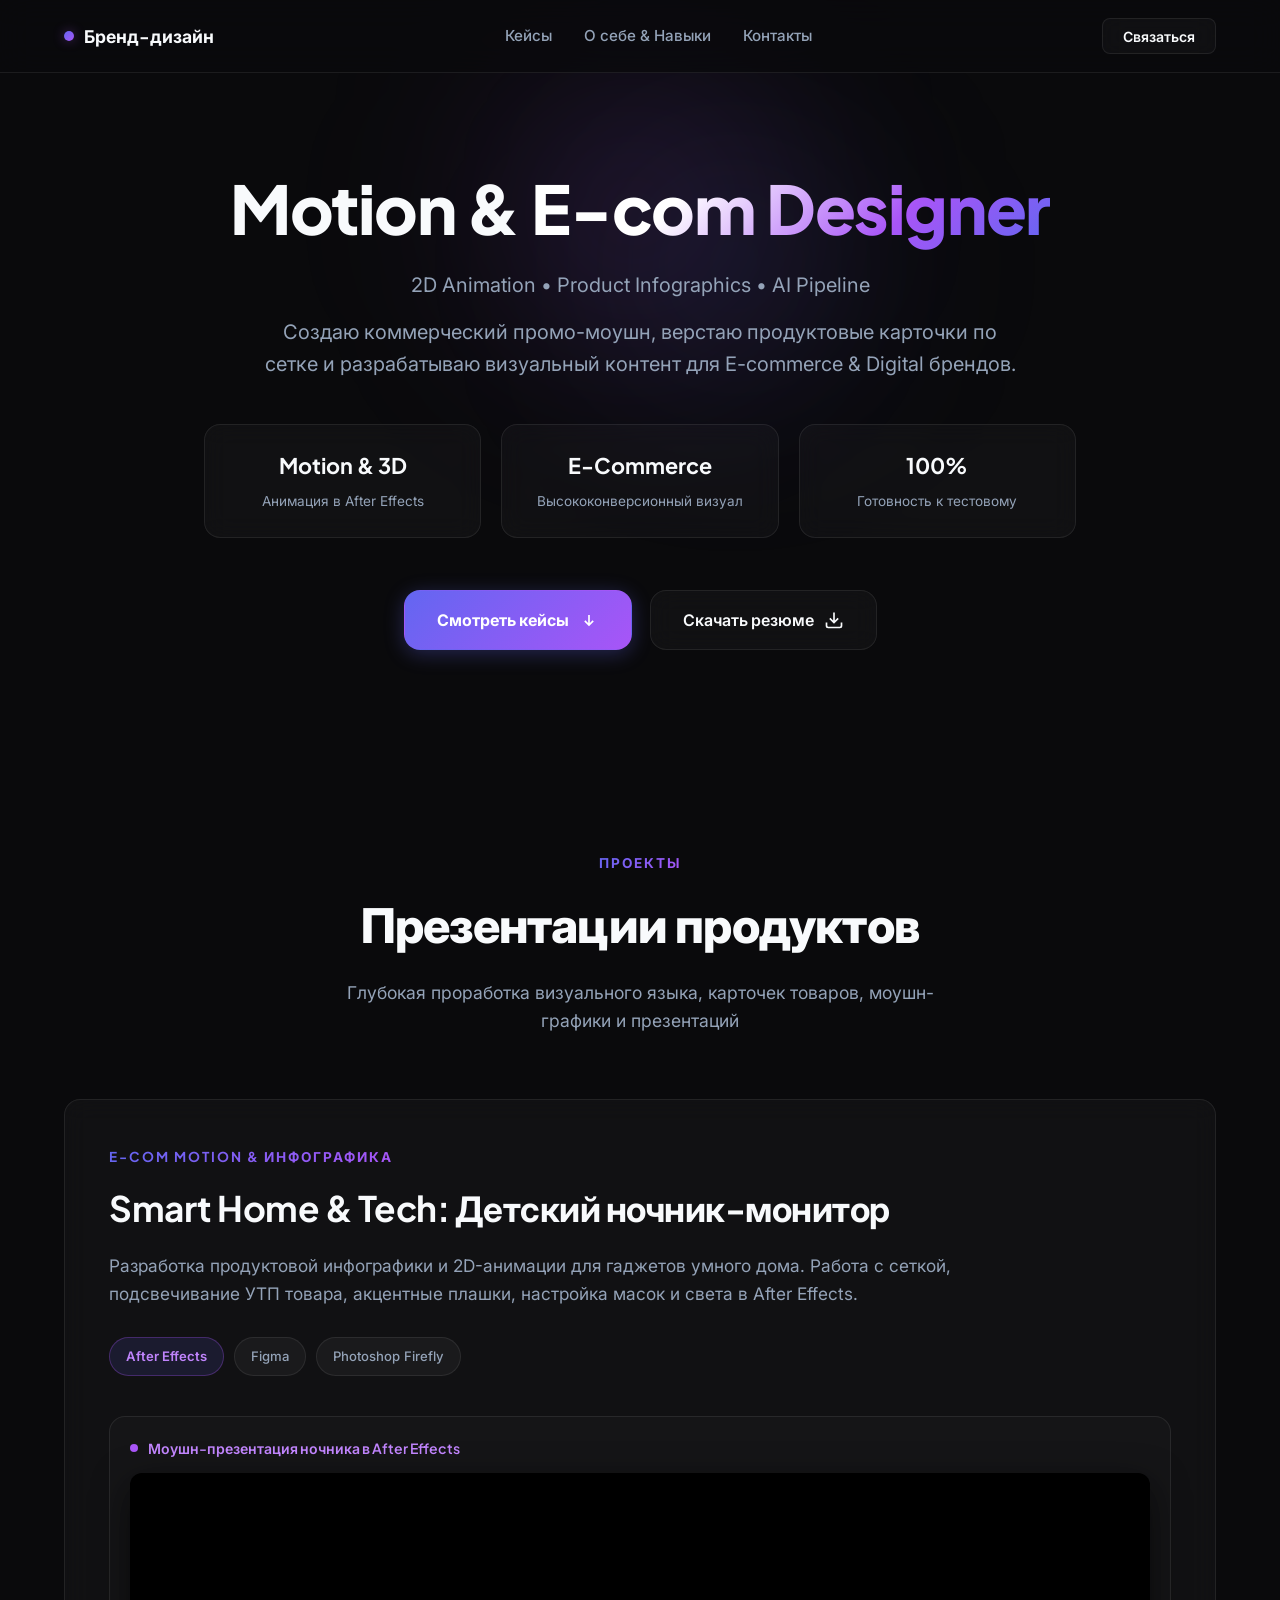
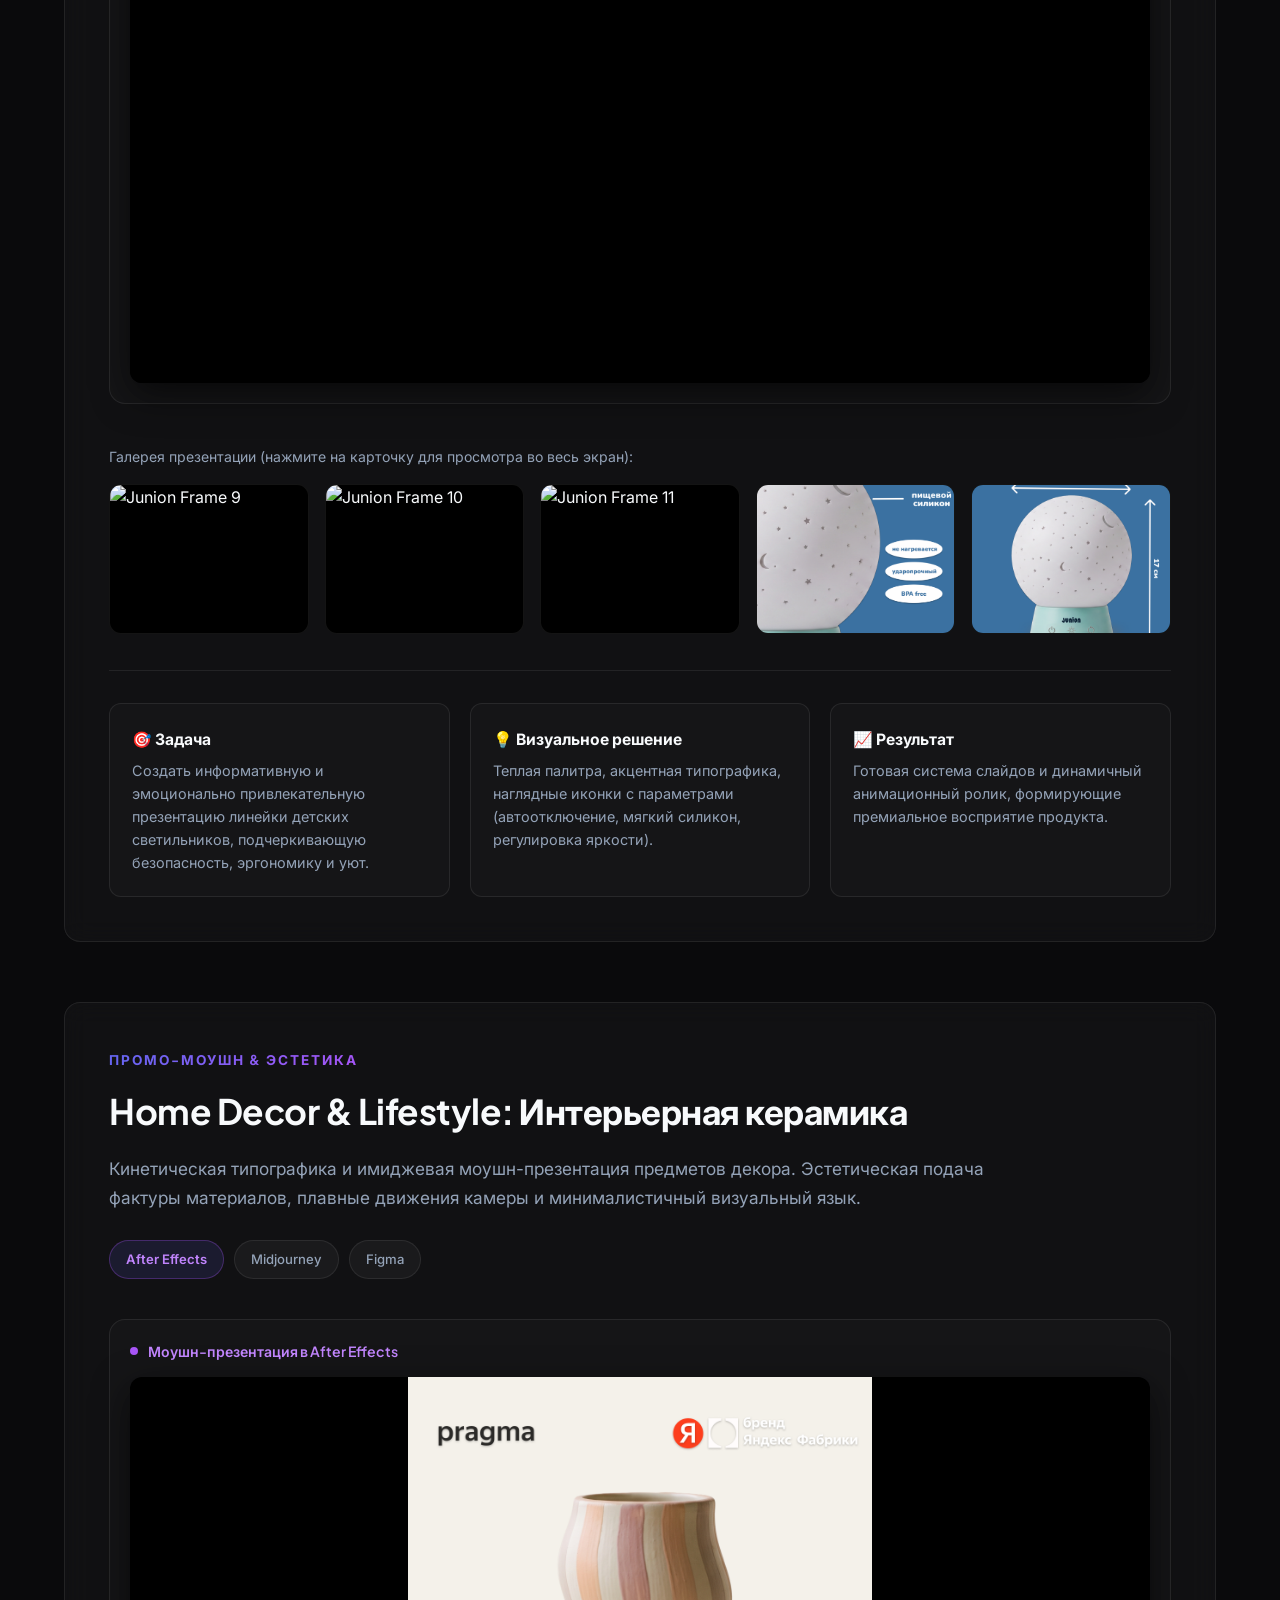
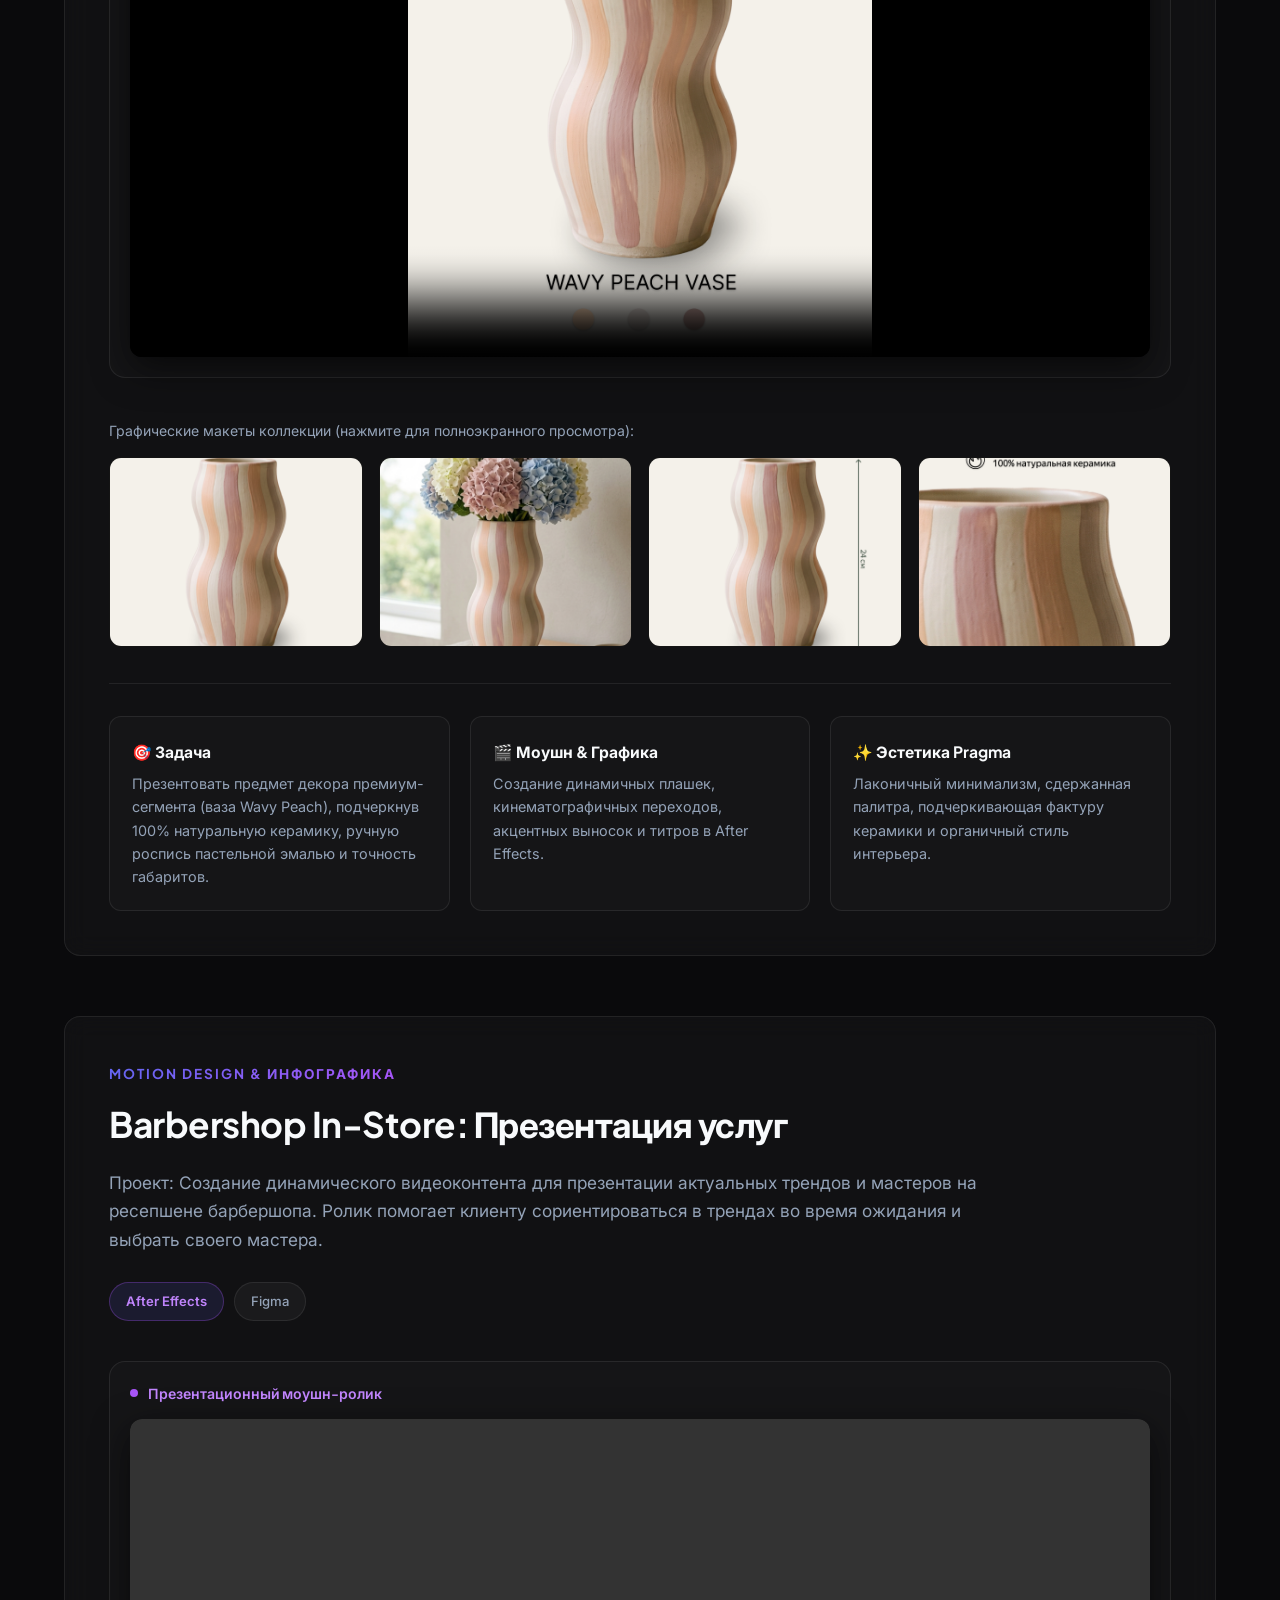
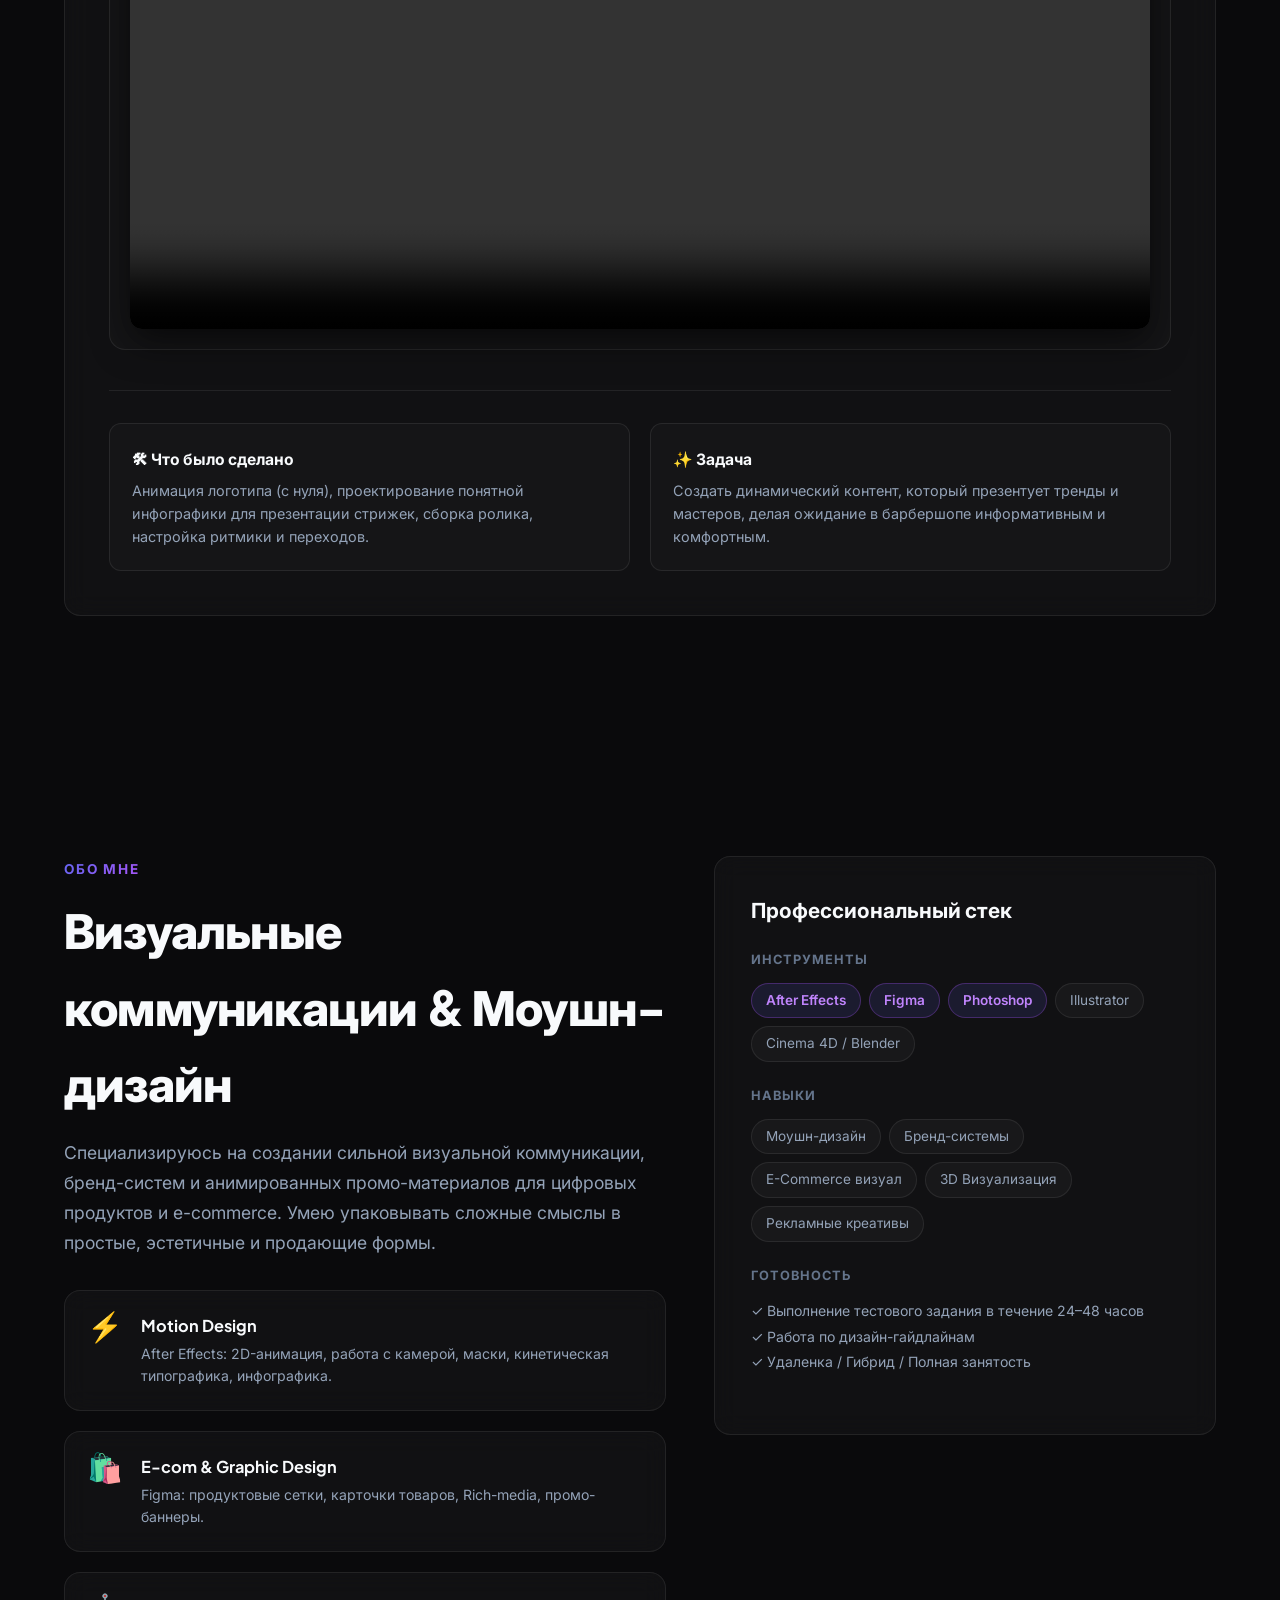
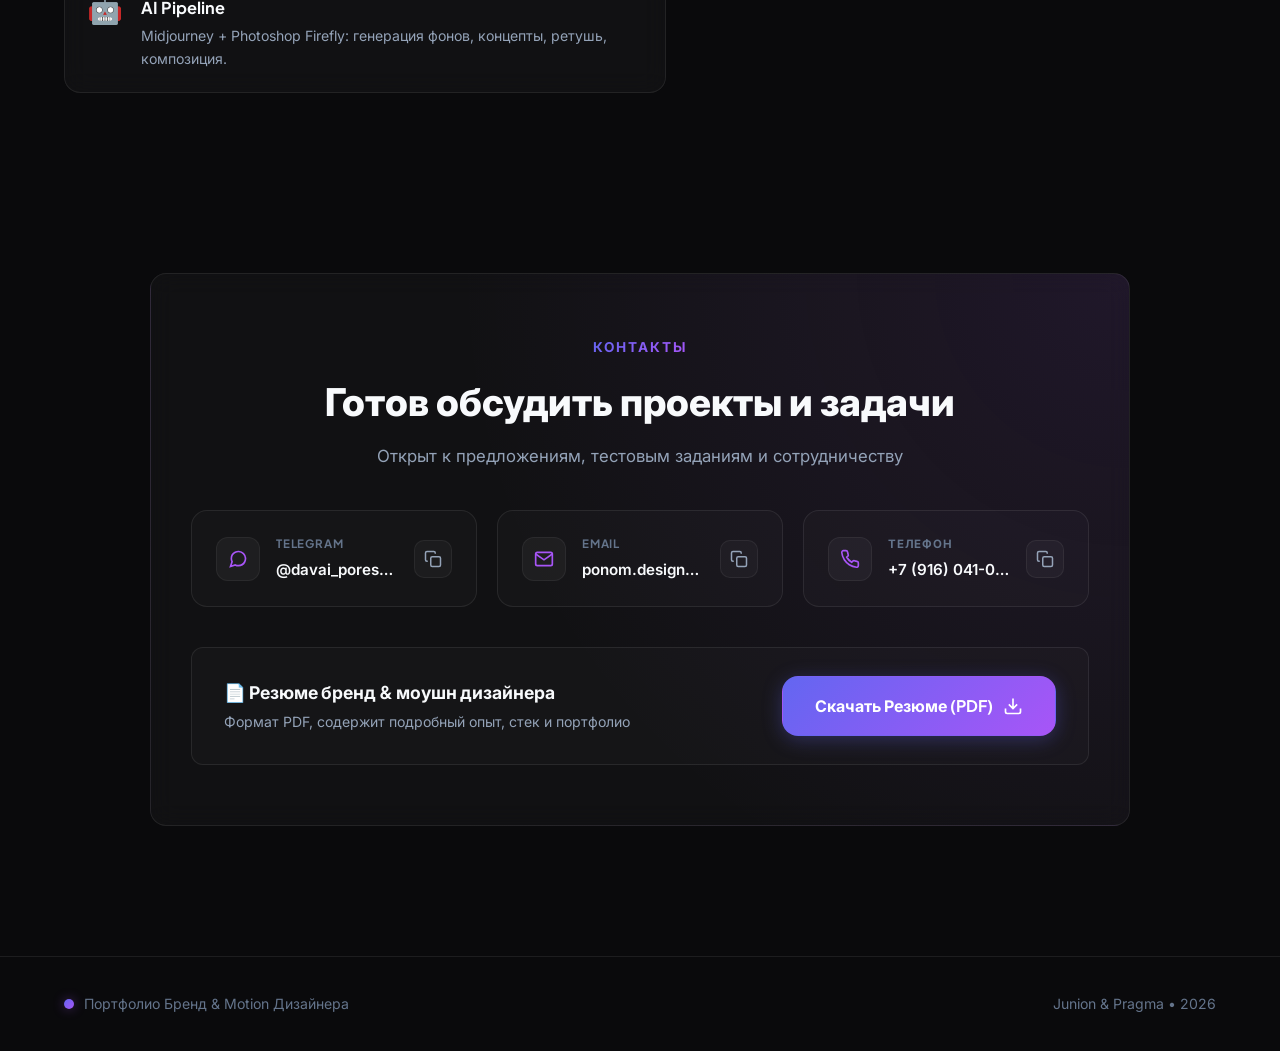
==== commit 290c3489: "changes" ====
--- a/index.html
+++ b/index.html
@@ -258,6 +258,48 @@
             </div>
           </div>
         </article>
+
+        <!-- Case 3: BARBERSHOP -->
+        <article class="case-card" id="case-barbershop">
+          <div class="case-header">
+            <span class="section-tag">Motion Design & Инфографика</span>
+            <h3 class="case-title">Barbershop In-Store: Презентация услуг</h3>
+            <p class="case-intro">
+              Проект: Создание динамического видеоконтента для презентации актуальных трендов и мастеров на ресепшене барбершопа. Ролик помогает клиенту сориентироваться в трендах во время ожидания и выбрать своего мастера.
+            </p>
+            <div class="case-tags">
+              <span class="tag tag-highlight">After Effects</span>
+              <span class="tag">Figma</span>
+            </div>
+          </div>
+
+          <!-- Video Showcase -->
+          <div class="video-showcase">
+            <div class="video-header">
+              <div class="video-badge">
+                <span class="pulse-dot"></span>
+                <span>Презентационный моушн-ролик</span>
+              </div>
+            </div>
+            <div class="video-wrapper">
+              <video id="barbershop-video" controls preload="metadata">
+                <source src="assets/barbershop/LOGO.mp4" type="video/mp4">
+                Ваш браузер не поддерживает видео.
+              </video>
+            </div>
+          </div>
+
+          <div class="case-details-grid">
+            <div class="detail-box">
+              <h4>🛠 Что было сделано</h4>
+              <p>Анимация логотипа (с нуля), проектирование понятной инфографики для презентации стрижек, сборка ролика, настройка ритмики и переходов.</p>
+            </div>
+            <div class="detail-box">
+              <h4>✨ Задача</h4>
+              <p>Создать динамический контент, который презентует тренды и мастеров, делая ожидание в барбершопе информативным и комфортным.</p>
+            </div>
+          </div>
+        </article>
       </div>
     </section>
 
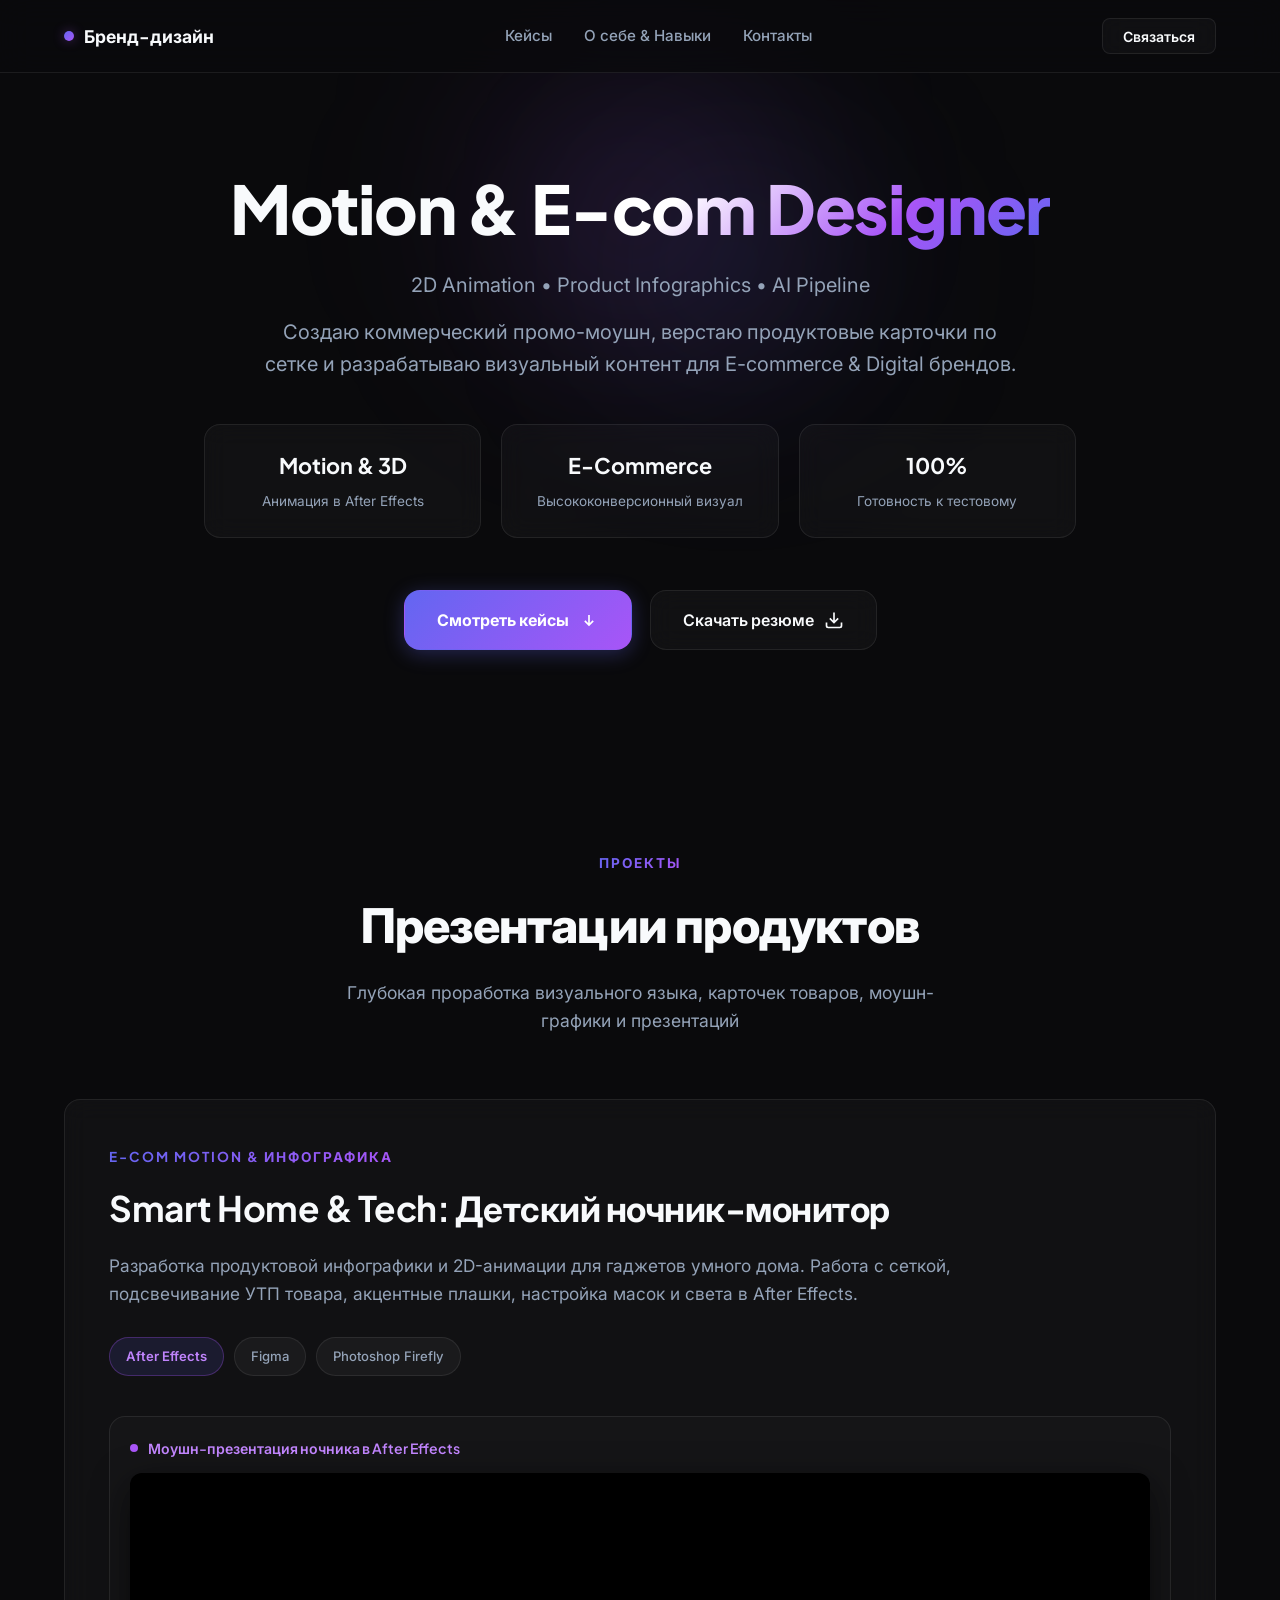
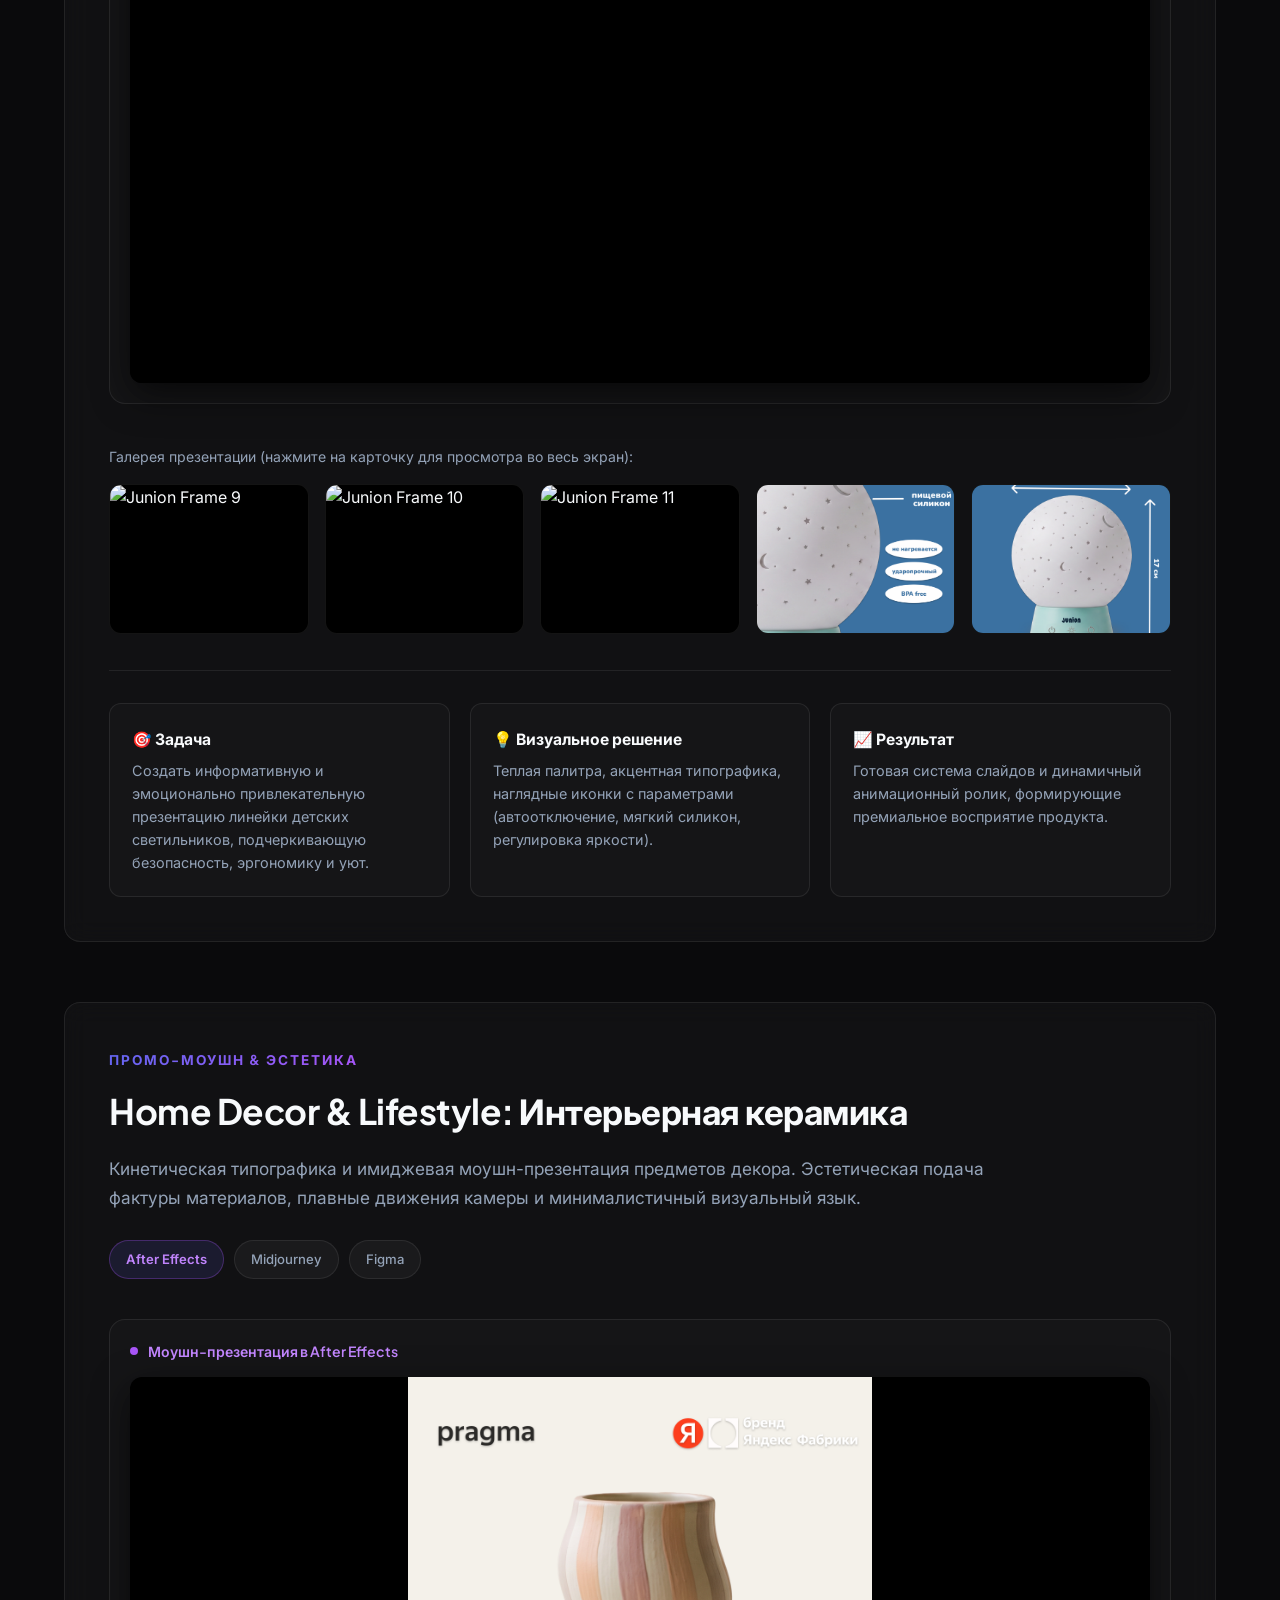
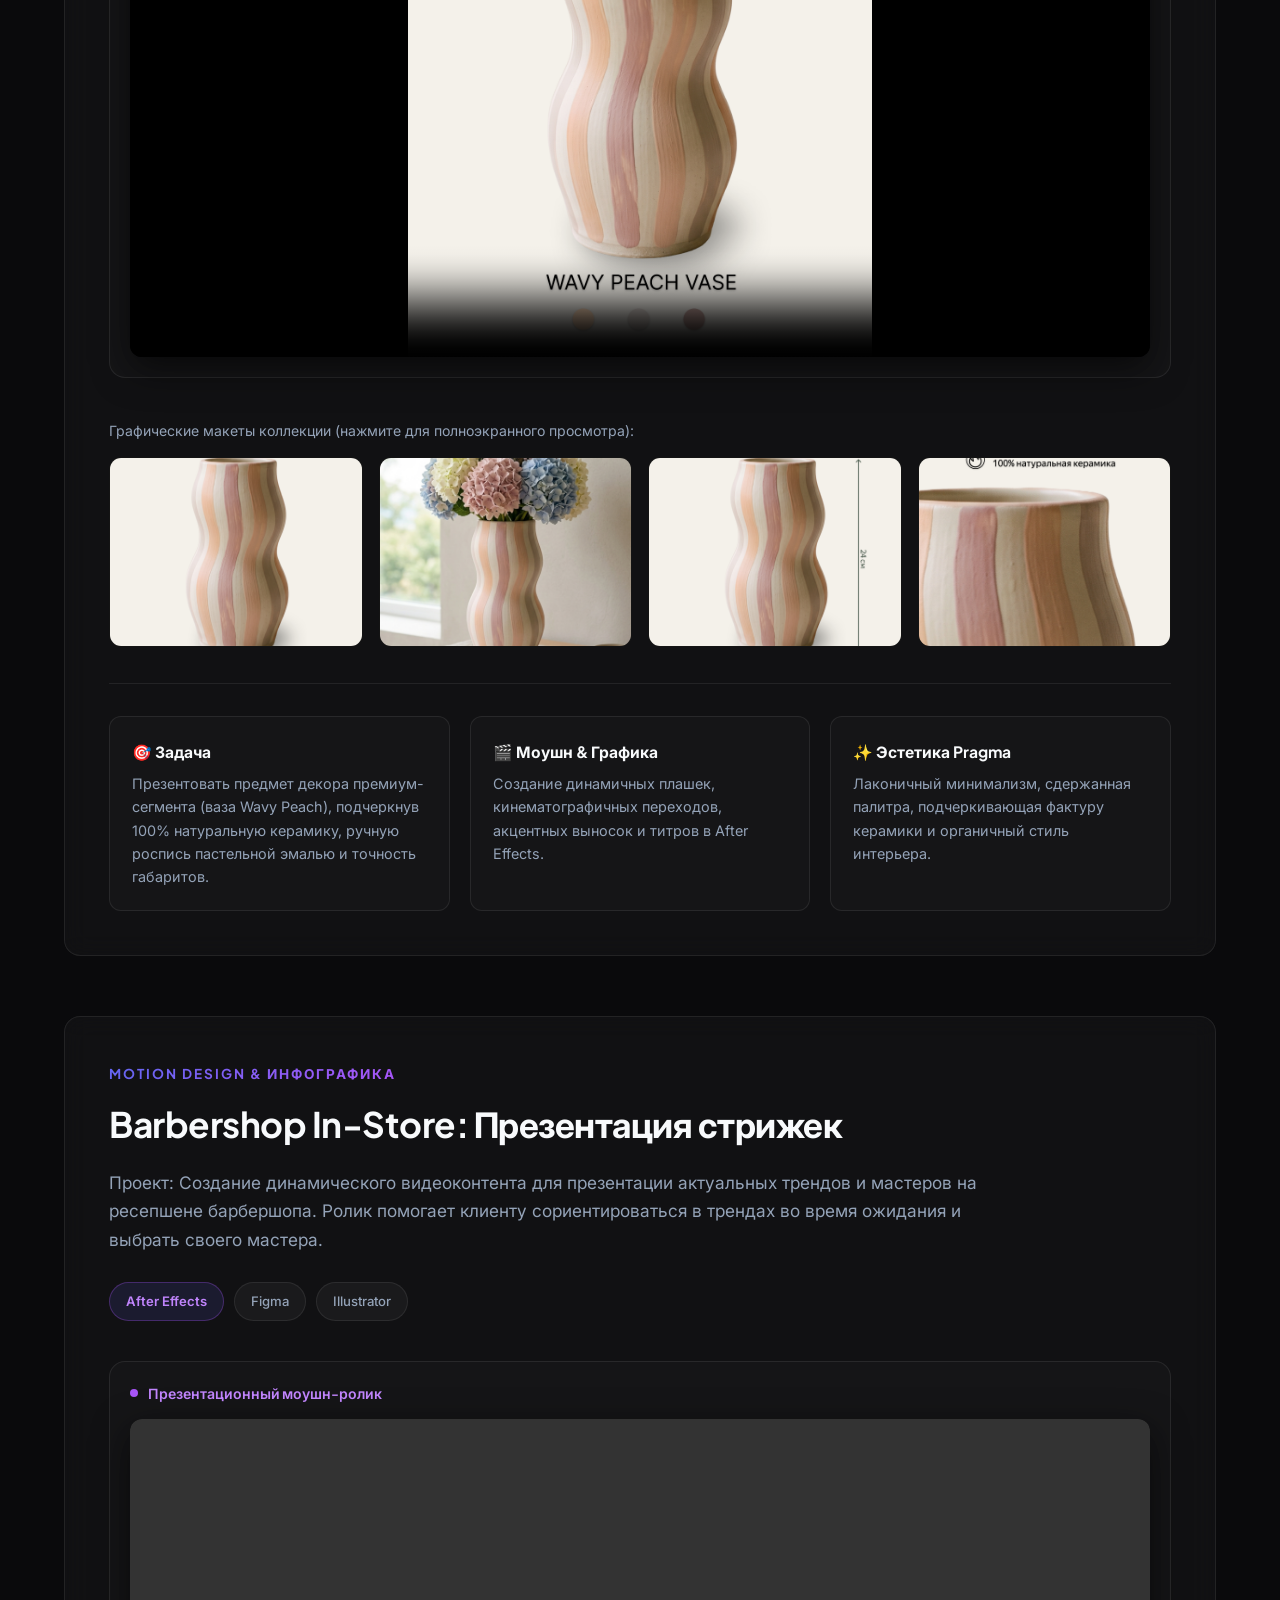
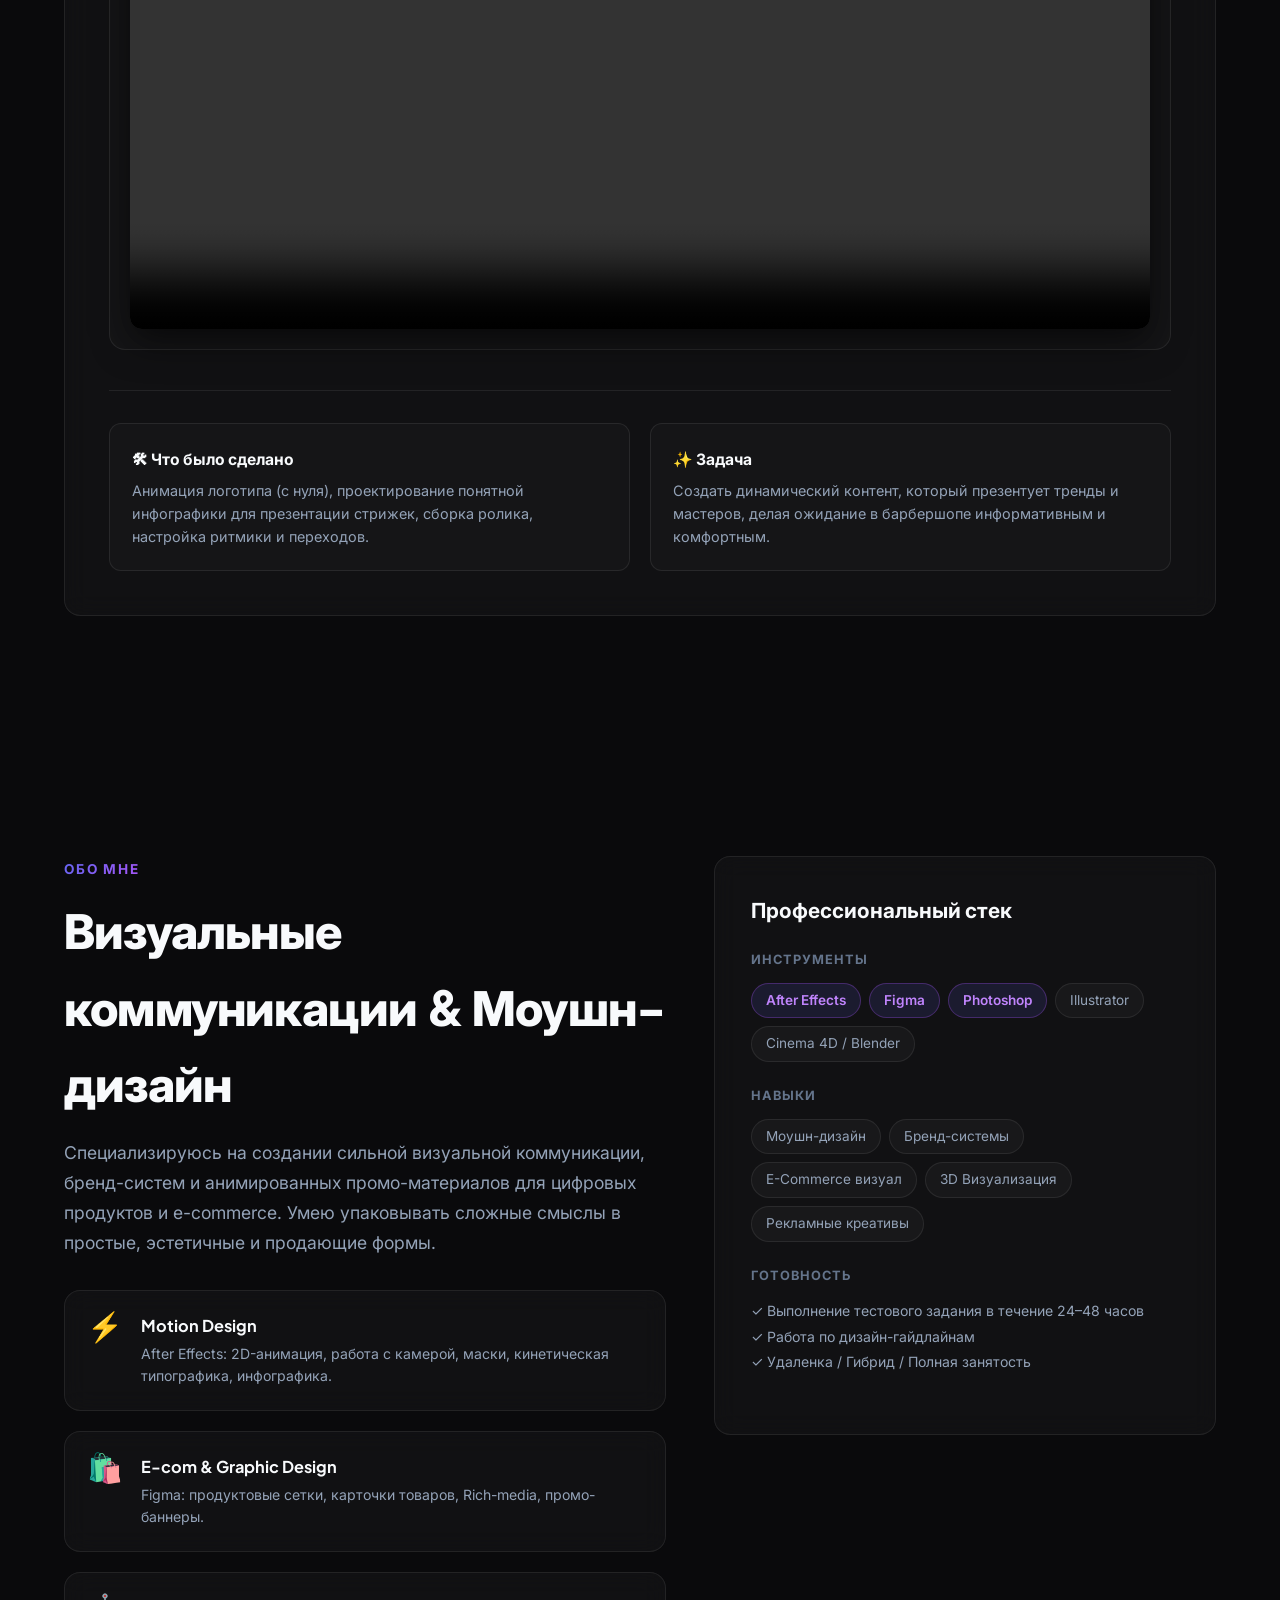
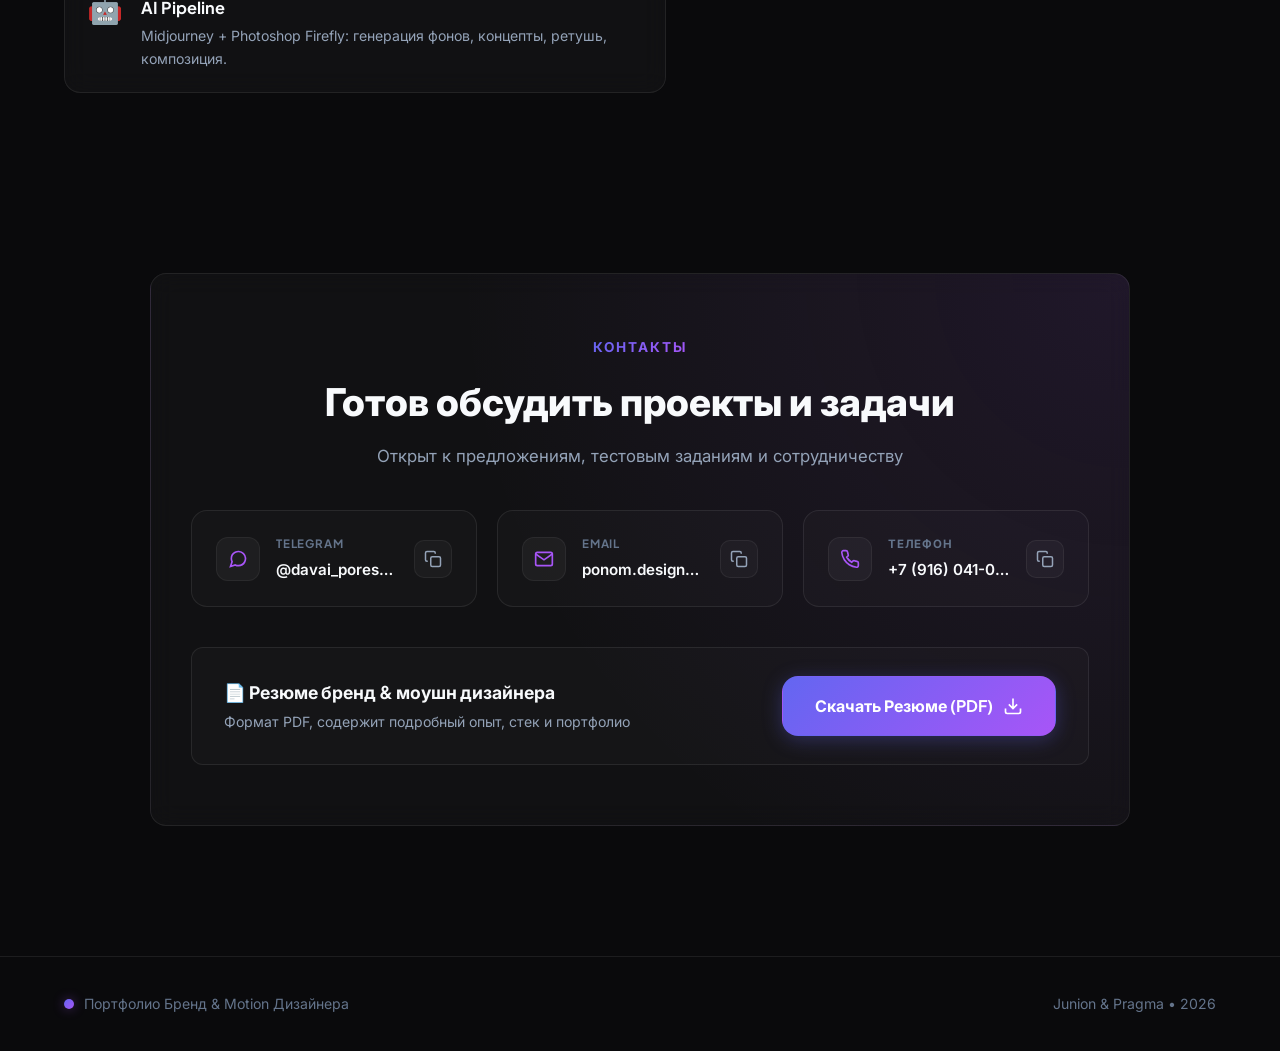
==== commit 2f49ef27: "changes" ====
--- a/index.html
+++ b/index.html
@@ -263,13 +263,14 @@
         <article class="case-card" id="case-barbershop">
           <div class="case-header">
             <span class="section-tag">Motion Design & Инфографика</span>
-            <h3 class="case-title">Barbershop In-Store: Презентация услуг</h3>
+            <h3 class="case-title">Barbershop In-Store: Презентация стрижек</h3>
             <p class="case-intro">
               Проект: Создание динамического видеоконтента для презентации актуальных трендов и мастеров на ресепшене барбершопа. Ролик помогает клиенту сориентироваться в трендах во время ожидания и выбрать своего мастера.
             </p>
             <div class="case-tags">
               <span class="tag tag-highlight">After Effects</span>
               <span class="tag">Figma</span>
+              <span class="tag">Illustrator</span>
             </div>
           </div>
 
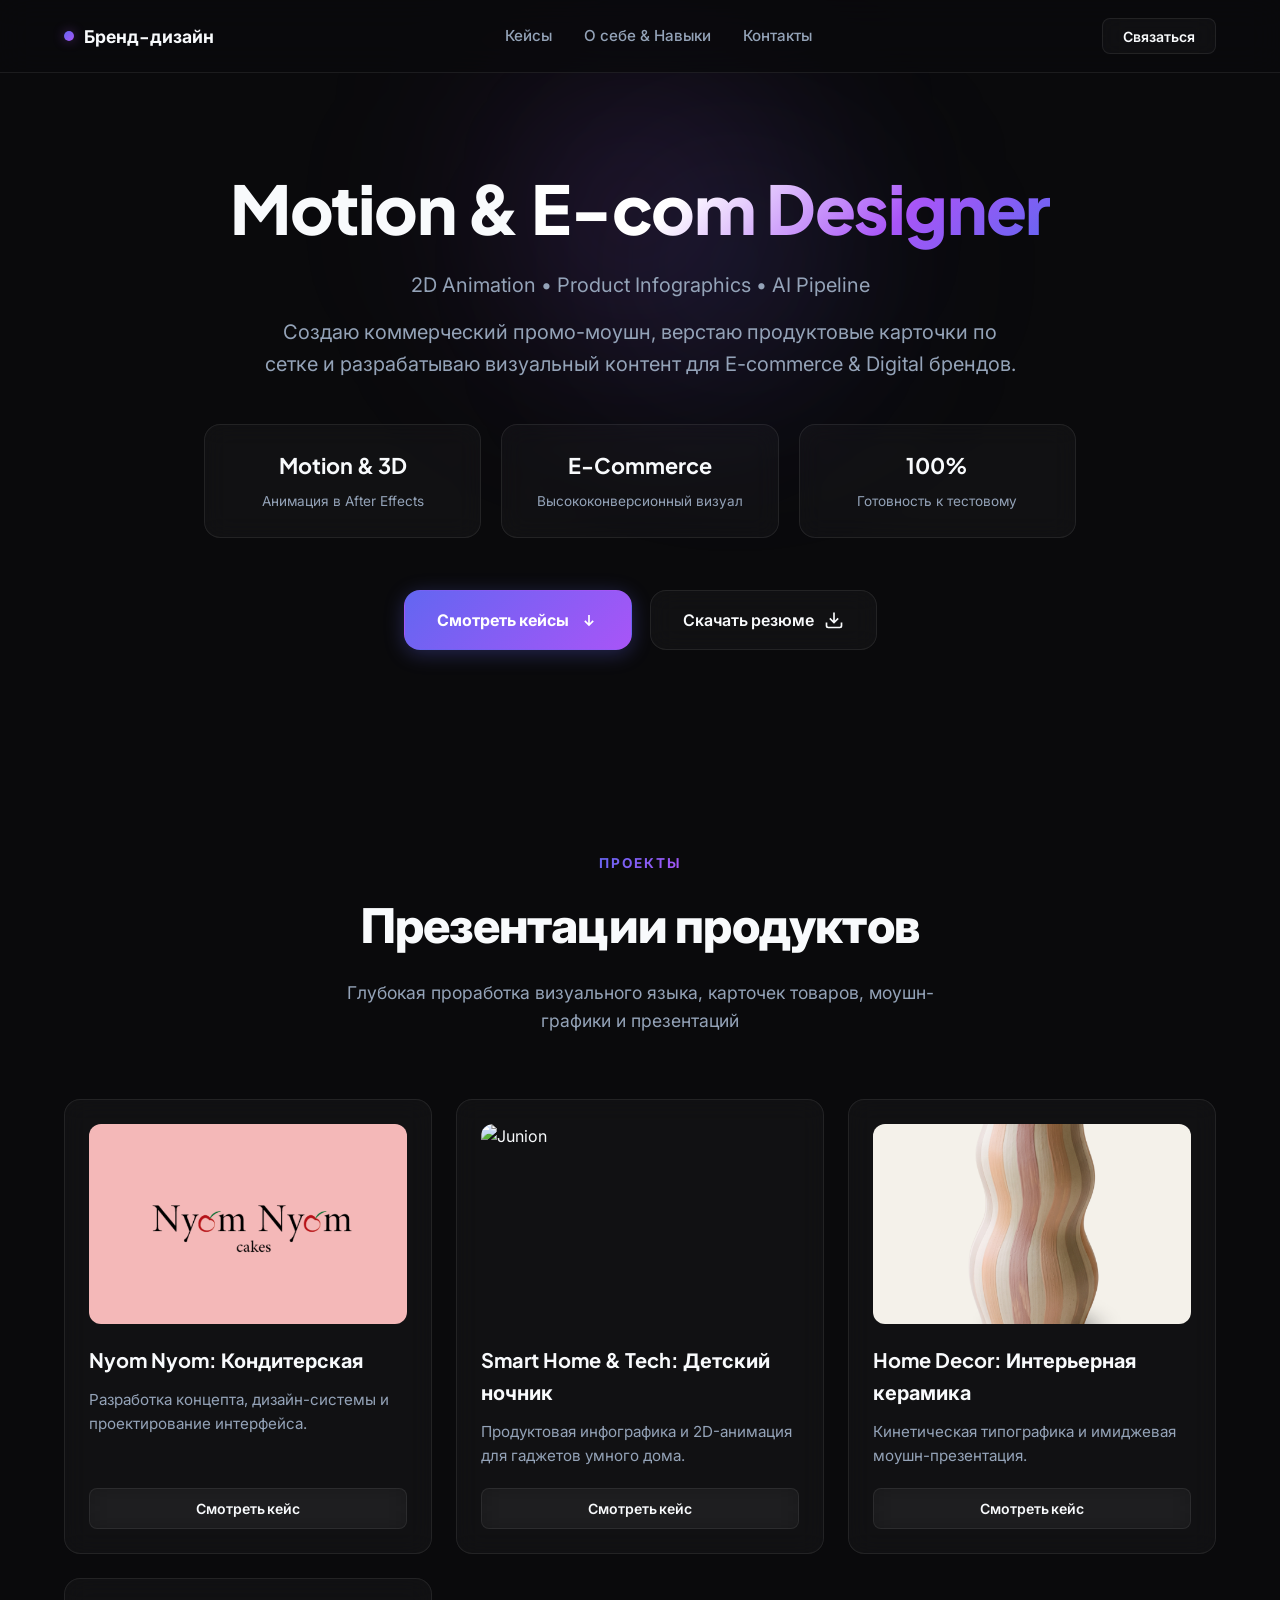
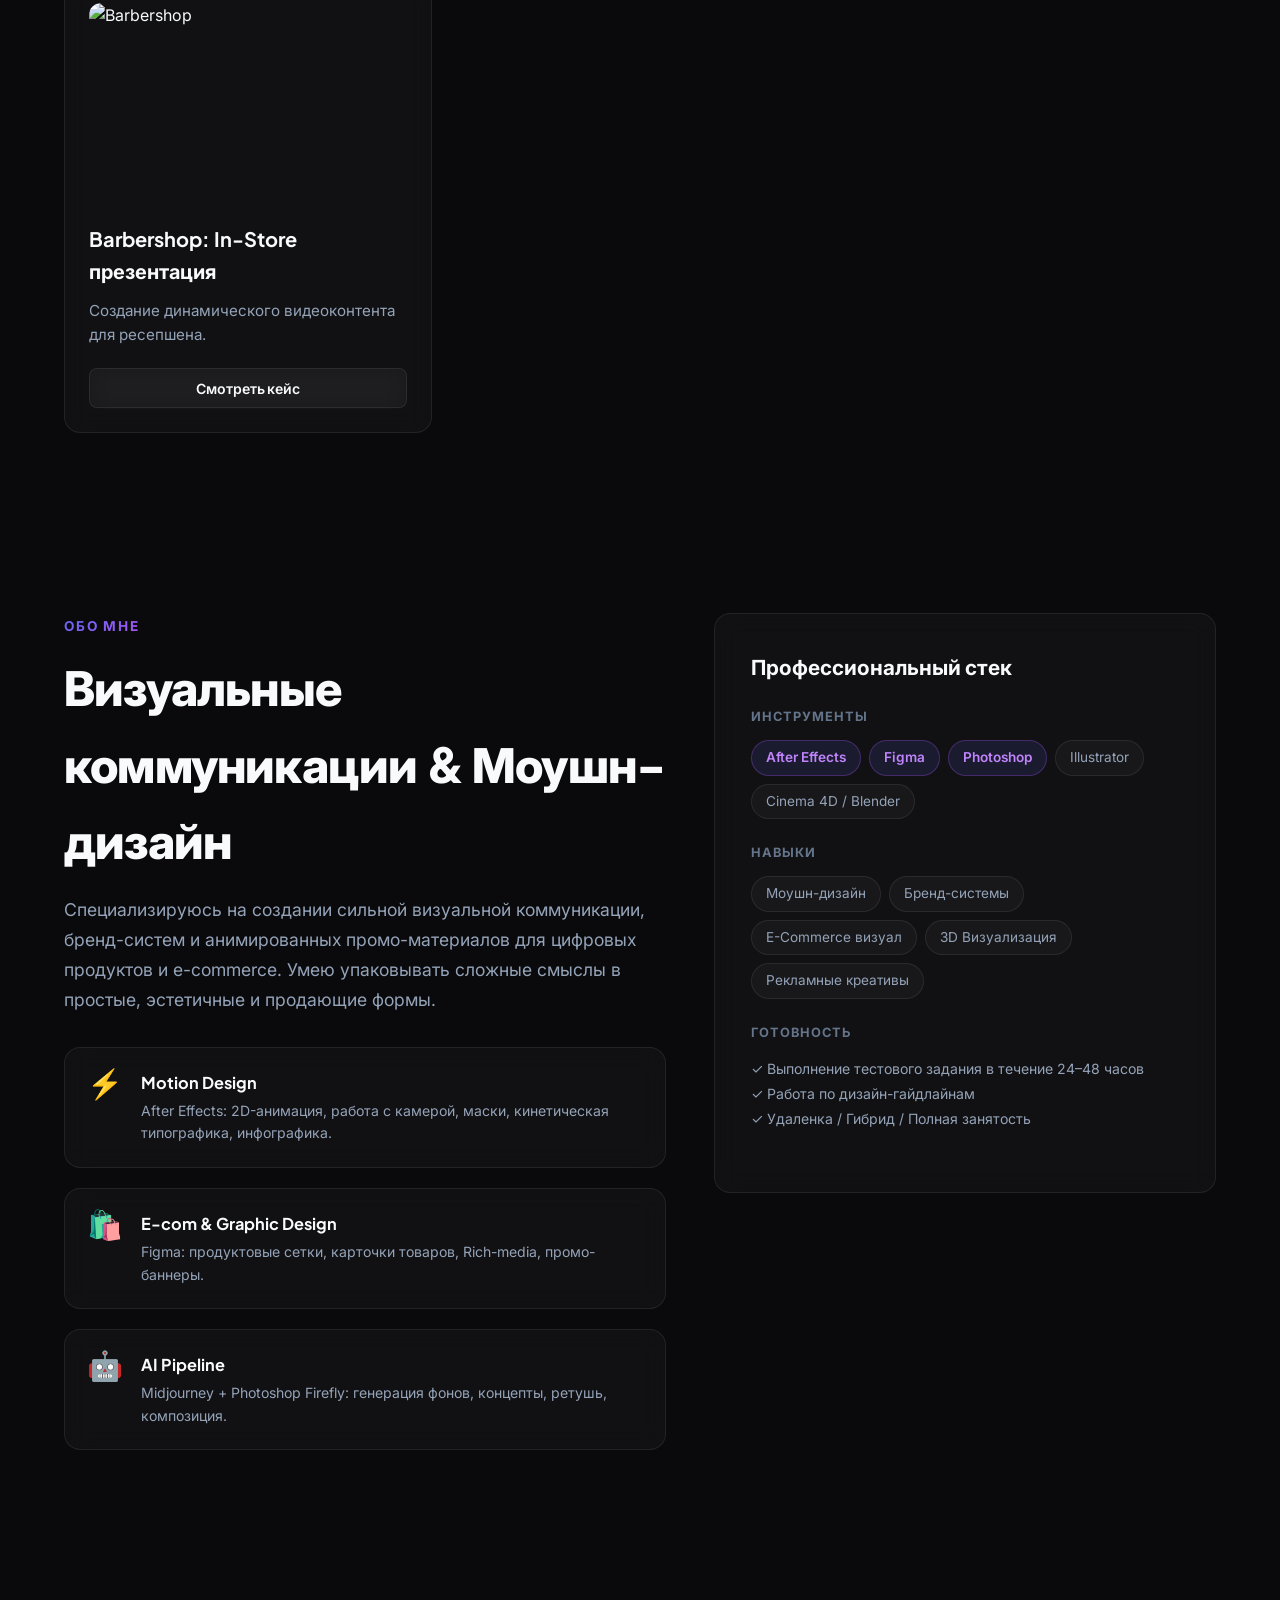
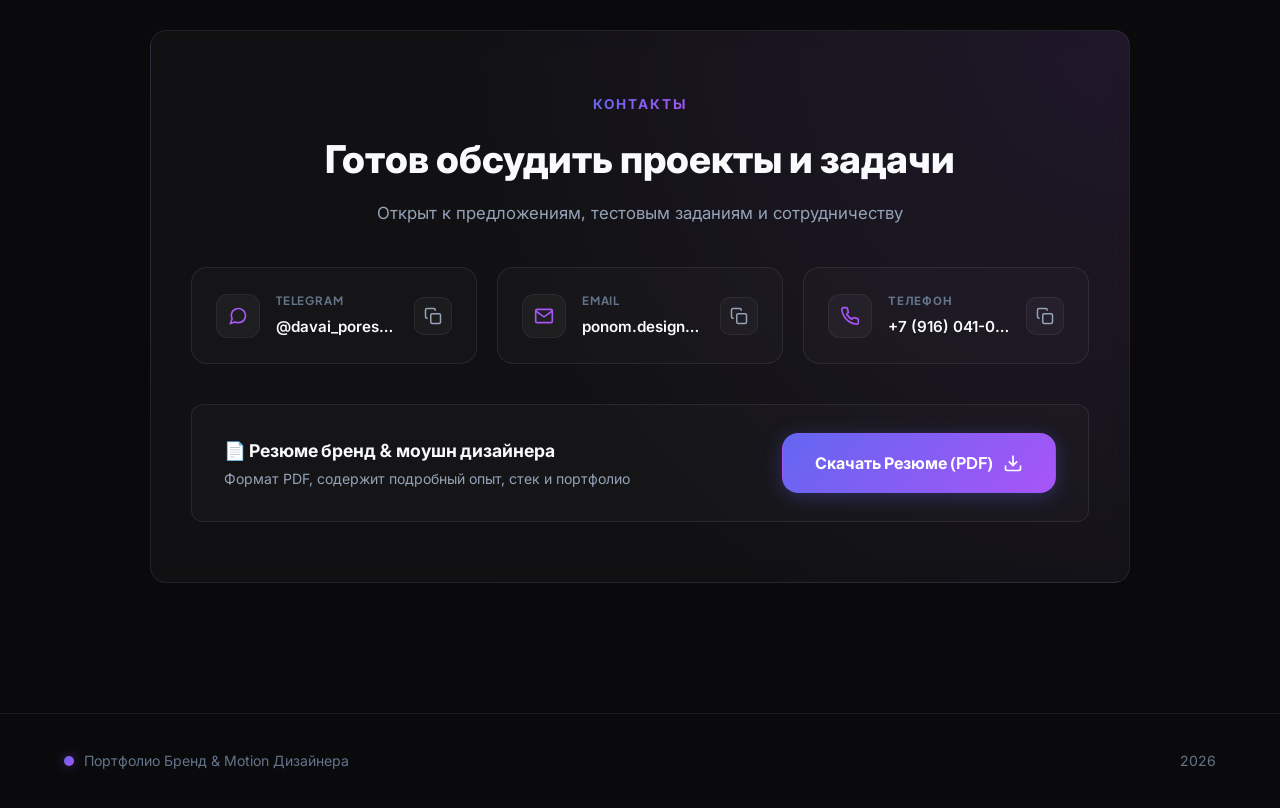
==== commit 8af176b3: "new" ====
--- a/index.html
+++ b/index.html
@@ -75,7 +75,7 @@
     </section>
 
     <!-- Cases Section -->
-    <section class="cases-section" id="cases">
+    <section class="cases-section reveal" id="cases">
       <div class="container">
         <div class="section-header">
           <div class="section-tag">Проекты</div>
@@ -83,230 +83,47 @@
           <p class="section-desc">Глубокая проработка визуального языка, карточек товаров, моушн-графики и презентаций</p>
         </div>
 
-        <!-- Case 1: JUNION -->
-        <article class="case-card" id="case-junion">
-          <div class="case-header">
-            <span class="section-tag">E-com Motion & Инфографика</span>
-            <h3 class="case-title">Smart Home & Tech: Детский ночник-монитор</h3>
-            <p class="case-intro">
-              Разработка продуктовой инфографики и 2D-анимации для гаджетов умного дома. Работа с сеткой, подсвечивание УТП товара, акцентные плашки, настройка масок и света в After Effects.
-            </p>
-            <div class="case-tags">
-              <span class="tag tag-highlight">After Effects</span>
-              <span class="tag">Figma</span>
-              <span class="tag">Photoshop Firefly</span>
-            </div>
-          </div>
-
-          <!-- Video Showcase for Junion / Nightlight -->
-          <div class="video-showcase">
-            <div class="video-header">
-              <div class="video-badge">
-                <span class="pulse-dot"></span>
-                <span>Моушн-презентация ночника в After Effects</span>
-              </div>
-            </div>
-            <div class="video-wrapper">
-              <video id="junion-video" controls preload="metadata" poster="assets/junion/Frame 9.png">
-                <source src="assets/junion/JUNION_1.mp4" type="video/mp4">
-                Ваш браузер не поддерживает видео.
-              </video>
-            </div>
-          </div>
-
-          <!-- Gallery Grid JUNION -->
-          <div class="gallery-wrapper">
-            <div class="gallery-header-info">
-              <span class="gallery-label">Галерея презентации (нажмите на карточку для просмотра во весь экран):</span>
-            </div>
-            <div class="gallery-grid grid-5">
-              <div class="gallery-item" onclick="openLightbox('junion', 0)">
-                <img src="assets/junion/Frame 9.png" alt="Junion Frame 9" loading="lazy">
-                <div class="item-overlay">
-                  <span class="overlay-icon">🔍</span>
-                  <span class="overlay-title">Карточка 1</span>
-                </div>
-              </div>
-              <div class="gallery-item" onclick="openLightbox('junion', 1)">
-                <img src="assets/junion/Frame 10.png" alt="Junion Frame 10" loading="lazy">
-                <div class="item-overlay">
-                  <span class="overlay-icon">🔍</span>
-                  <span class="overlay-title">Карточка 2</span>
-                </div>
-              </div>
-              <div class="gallery-item" onclick="openLightbox('junion', 2)">
-                <img src="assets/junion/Frame 11.png" alt="Junion Frame 11" loading="lazy">
-                <div class="item-overlay">
-                  <span class="overlay-icon">🔍</span>
-                  <span class="overlay-title">Карточка 3</span>
-                </div>
-              </div>
-              <div class="gallery-item" onclick="openLightbox('junion', 3)">
-                <img src="assets/junion/Frame 12.png" alt="Junion Frame 12" loading="lazy">
-                <div class="item-overlay">
-                  <span class="overlay-icon">🔍</span>
-                  <span class="overlay-title">Карточка 4</span>
-                </div>
-              </div>
-              <div class="gallery-item" onclick="openLightbox('junion', 4)">
-                <img src="assets/junion/Frame 13.png" alt="Junion Frame 13" loading="lazy">
-                <div class="item-overlay">
-                  <span class="overlay-icon">🔍</span>
-                  <span class="overlay-title">Карточка 5</span>
-                </div>
-              </div>
-            </div>
-          </div>
-
-          <div class="case-details-grid">
-            <div class="detail-box">
-              <h4>🎯 Задача</h4>
-              <p>Создать информативную и эмоционально привлекательную презентацию линейки детских светильников, подчеркивающую безопасность, эргономику и уют.</p>
-            </div>
-            <div class="detail-box">
-              <h4>💡 Визуальное решение</h4>
-              <p>Теплая палитра, акцентная типографика, наглядные иконки с параметрами (автоотключение, мягкий силикон, регулировка яркости).</p>
-            </div>
-            <div class="detail-box">
-              <h4>📈 Результат</h4>
-              <p>Готовая система слайдов и динамичный анимационный ролик, формирующие премиальное восприятие продукта.</p>
-            </div>
-          </div>
-        </article>
-
-
-        <!-- Case 2: PRAGMA -->
-        <article class="case-card" id="case-pragma">
-          <div class="case-header">
-            <span class="section-tag">Промо-моушн & Эстетика</span>
-            <h3 class="case-title">Home Decor & Lifestyle: Интерьерная керамика</h3>
-            <p class="case-intro">
-              Кинетическая типографика и имиджевая моушн-презентация предметов декора. Эстетическая подача фактуры материалов, плавные движения камеры и минималистичный визуальный язык.
-            </p>
-            <div class="case-tags">
-              <span class="tag tag-highlight">After Effects</span>
-              <span class="tag">Midjourney</span>
-              <span class="tag">Figma</span>
-            </div>
-          </div>
-
-          <!-- Video Showcase -->
-          <div class="video-showcase">
-            <div class="video-header">
-              <div class="video-badge">
-                <span class="pulse-dot"></span>
-                <span>Моушн-презентация в After Effects</span>
-              </div>
-            </div>
-            <div class="video-wrapper">
-              <video id="pragma-video" controls preload="metadata" poster="assets/pragma/Frame 2.png">
-                <source src="assets/pragma/PRAGMA.mp4" type="video/mp4">
-                Ваш браузер не поддерживает видео.
-              </video>
-            </div>
-          </div>
-
-          <!-- Gallery Grid PRAGMA -->
-          <div class="gallery-wrapper">
-            <div class="gallery-header-info">
-              <span class="gallery-label">Графические макеты коллекции (нажмите для полноэкранного просмотра):</span>
-            </div>
-            <div class="gallery-grid grid-4">
-              <div class="gallery-item" onclick="openLightbox('pragma', 0)">
-                <img src="assets/pragma/Frame 2.png" alt="Pragma Frame 2" loading="lazy">
-                <div class="item-overlay">
-                  <span class="overlay-icon">🔍</span>
-                  <span class="overlay-title">Карточка 1</span>
-                </div>
-              </div>
-              <div class="gallery-item" onclick="openLightbox('pragma', 1)">
-                <img src="assets/pragma/Frame 3.png" alt="Pragma Frame 3" loading="lazy">
-                <div class="item-overlay">
-                  <span class="overlay-icon">🔍</span>
-                  <span class="overlay-title">Карточка 2</span>
-                </div>
-              </div>
-              <div class="gallery-item" onclick="openLightbox('pragma', 2)">
-                <img src="assets/pragma/Frame 7.png" alt="Pragma Frame 7" loading="lazy">
-                <div class="item-overlay">
-                  <span class="overlay-icon">🔍</span>
-                  <span class="overlay-title">Карточка 3</span>
-                </div>
-              </div>
-              <div class="gallery-item" onclick="openLightbox('pragma', 3)">
-                <img src="assets/pragma/Frame 8.png" alt="Pragma Frame 8" loading="lazy">
-                <div class="item-overlay">
-                  <span class="overlay-icon">🔍</span>
-                  <span class="overlay-title">Карточка 4</span>
-                </div>
-              </div>
-            </div>
-          </div>
-
-          <div class="case-details-grid">
-            <div class="detail-box">
-              <h4>🎯 Задача</h4>
-              <p>Презентовать предмет декора премиум-сегмента (ваза Wavy Peach), подчеркнув 100% натуральную керамику, ручную роспись пастельной эмалью и точность габаритов.</p>
-            </div>
-            <div class="detail-box">
-              <h4>🎬 Моушн & Графика</h4>
-              <p>Создание динамичных плашек, кинематографичных переходов, акцентных выносок и титров в After Effects.</p>
-            </div>
-            <div class="detail-box">
-              <h4>✨ Эстетика Pragma</h4>
-              <p>Лаконичный минимализм, сдержанная палитра, подчеркивающая фактуру керамики и органичный стиль интерьера.</p>
-            </div>
-          </div>
-        </article>
-
-        <!-- Case 3: BARBERSHOP -->
-        <article class="case-card" id="case-barbershop">
-          <div class="case-header">
-            <span class="section-tag">Motion Design & Инфографика</span>
-            <h3 class="case-title">Barbershop In-Store: Презентация стрижек</h3>
-            <p class="case-intro">
-              Проект: Создание динамического видеоконтента для презентации актуальных трендов и мастеров на ресепшене барбершопа. Ролик помогает клиенту сориентироваться в трендах во время ожидания и выбрать своего мастера.
-            </p>
-            <div class="case-tags">
-              <span class="tag tag-highlight">After Effects</span>
-              <span class="tag">Figma</span>
-              <span class="tag">Illustrator</span>
-            </div>
-          </div>
-
-          <!-- Video Showcase -->
-          <div class="video-showcase">
-            <div class="video-header">
-              <div class="video-badge">
-                <span class="pulse-dot"></span>
-                <span>Презентационный моушн-ролик</span>
-              </div>
-            </div>
-            <div class="video-wrapper">
-              <video id="barbershop-video" controls preload="metadata">
-                <source src="assets/barbershop/LOGO.mp4" type="video/mp4">
-                Ваш браузер не поддерживает видео.
-              </video>
-            </div>
-          </div>
-
-          <div class="case-details-grid">
-            <div class="detail-box">
-              <h4>🛠 Что было сделано</h4>
-              <p>Анимация логотипа (с нуля), проектирование понятной инфографики для презентации стрижек, сборка ролика, настройка ритмики и переходов.</p>
-            </div>
-            <div class="detail-box">
-              <h4>✨ Задача</h4>
-              <p>Создать динамический контент, который презентует тренды и мастеров, делая ожидание в барбершопе информативным и комфортным.</p>
-            </div>
-          </div>
-        </article>
+        <div class="case-preview-grid">
+          <!-- Nyom Nyom -->
+          <article class="case-preview-card reveal">
+            <img src="assets/сakes/cover.png" alt="Nyom Nyom" class="case-preview-img">
+            <h3 class="case-preview-title">Nyom Nyom: Кондитерская</h3>
+            <p class="case-preview-desc">Разработка концепта, дизайн-системы и проектирование интерфейса.</p>
+            <a href="case-cakes.html" class="btn btn-outline btn-sm">Смотреть кейс</a>
+          </article>
+          
+          <!-- Junion -->
+          <article class="case-preview-card reveal">
+            <img src="assets/junion/Frame 9.png" alt="Junion" class="case-preview-img">
+            <h3 class="case-preview-title">Smart Home & Tech: Детский ночник</h3>
+            <p class="case-preview-desc">Продуктовая инфографика и 2D-анимация для гаджетов умного дома.</p>
+            <a href="case-junion.html" class="btn btn-outline btn-sm">Смотреть кейс</a>
+          </article>
+
+          <!-- Pragma -->
+          <article class="case-preview-card reveal">
+            <img src="assets/pragma/Frame 2.png" alt="Pragma" class="case-preview-img">
+            <h3 class="case-preview-title">Home Decor: Интерьерная керамика</h3>
+            <p class="case-preview-desc">Кинетическая типографика и имиджевая моушн-презентация.</p>
+            <a href="case-pragma.html" class="btn btn-outline btn-sm">Смотреть кейс</a>
+          </article>
+
+          <!-- Barbershop -->
+          <article class="case-preview-card reveal">
+            <img src="assets/barbershop/Frame 14.png" alt="Barbershop" class="case-preview-img">
+            <h3 class="case-preview-title">Barbershop: In-Store презентация</h3>
+            <p class="case-preview-desc">Создание динамического видеоконтента для ресепшена.</p>
+            <a href="case-barbershop.html" class="btn btn-outline btn-sm">Смотреть кейс</a>
+          </article>
+        </div>
+      </div>
+    </section>
       </div>
     </section>
 
 
     <!-- About & Skills Section -->
-    <section class="about-section" id="about">
+    <section class="about-section reveal" id="about">
       <div class="container">
         <div class="about-grid">
           <div class="about-main">
@@ -381,7 +198,7 @@
 
 
     <!-- Contacts & Resume Section -->
-    <section class="contacts-section" id="contacts">
+    <section class="contacts-section reveal" id="contacts">
       <div class="container">
         <div class="contacts-card">
           <div class="contacts-header">
@@ -453,7 +270,7 @@
         <span>Портфолио Бренд & Motion Дизайнера</span>
       </div>
       <div class="footer-right">
-        <span>Junion & Pragma • 2026</span>
+        <span>2026</span>
       </div>
     </div>
   </footer>
--- a/styles.css
+++ b/styles.css
@@ -1004,7 +1004,31 @@
   opacity: 1;
 }
 
-/* Responsive Styles */
+.cake-img-wrapper {
+  width: 100%;
+  border-radius: var(--radius-lg);
+  overflow: hidden;
+  background: var(--bg-subtle);
+  border: 1px solid var(--border-color);
+  margin-bottom: 20px;
+}
+
+.cake-img {
+  width: 100%;
+  height: auto;
+  display: block;
+  transition: var(--transition);
+}
+
+.cake-ui-kit-grid {
+  display: grid;
+  grid-template-columns: repeat(auto-fit, minmax(300px, 1fr));
+  gap: 20px;
+}
+
+.cake-section {
+  margin-bottom: 60px;
+}
 @media (max-width: 992px) {
   .about-grid {
     grid-template-columns: 1fr;
@@ -1034,3 +1058,49 @@
     padding: 16px 20px;
   }
 }
+
+/* Case Preview Cards */
+.case-preview-grid {
+  display: grid;
+  grid-template-columns: repeat(auto-fit, minmax(300px, 1fr));
+  gap: 24px;
+  margin-top: 40px;
+}
+
+.case-preview-card {
+  background: var(--bg-card);
+  backdrop-filter: blur(12px);
+  border: 1px solid var(--border-color);
+  border-radius: var(--radius-lg);
+  padding: 24px;
+  display: flex;
+  flex-direction: column;
+  transition: var(--transition);
+}
+
+.case-preview-card:hover {
+  transform: translateY(-6px);
+  border-color: var(--border-hover);
+  box-shadow: 0 12px 30px rgba(0, 0, 0, 0.4);
+}
+
+.case-preview-img {
+  width: 100%;
+  height: 200px;
+  object-fit: cover;
+  border-radius: var(--radius-md);
+  margin-bottom: 20px;
+}
+
+.case-preview-title {
+  font-family: var(--font-heading);
+  font-size: 1.25rem;
+  margin-bottom: 12px;
+}
+
+.case-preview-desc {
+  font-size: 0.95rem;
+  color: var(--text-muted);
+  margin-bottom: 20px;
+  flex-grow: 1;
+}
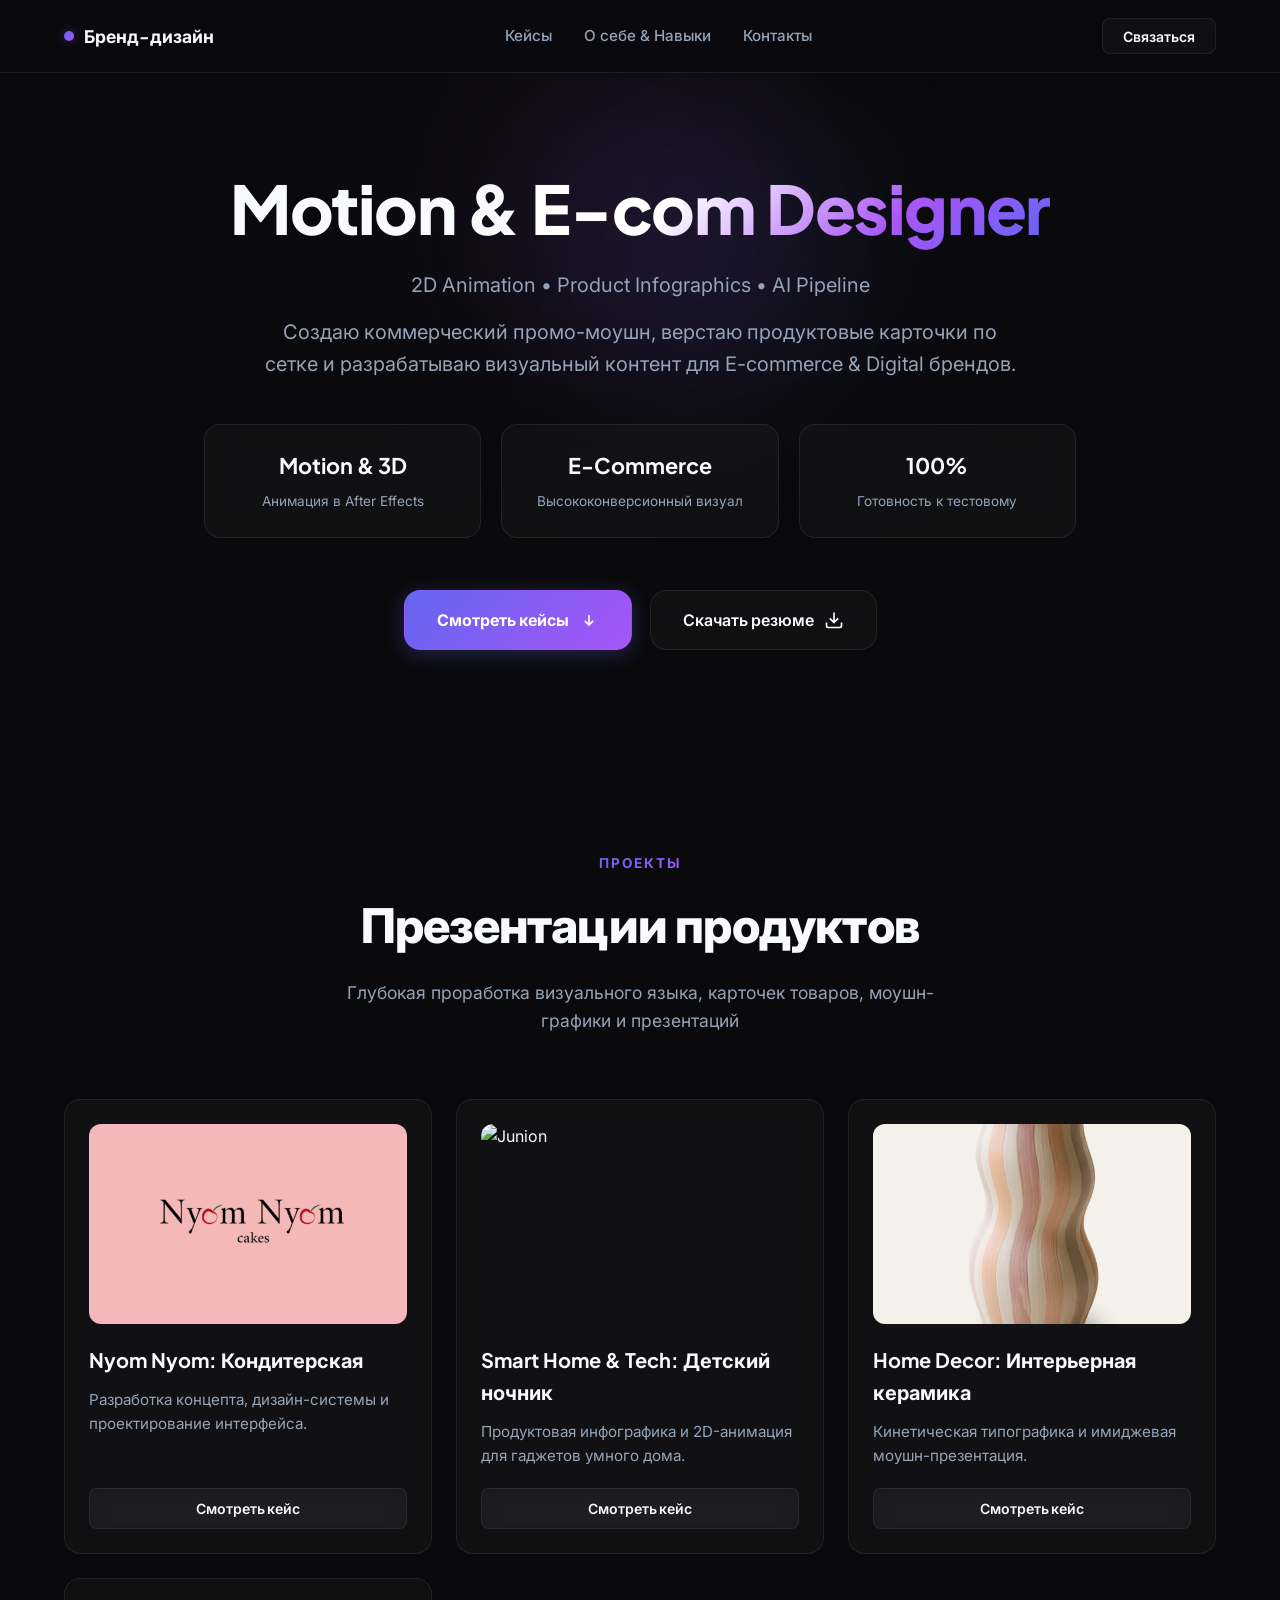
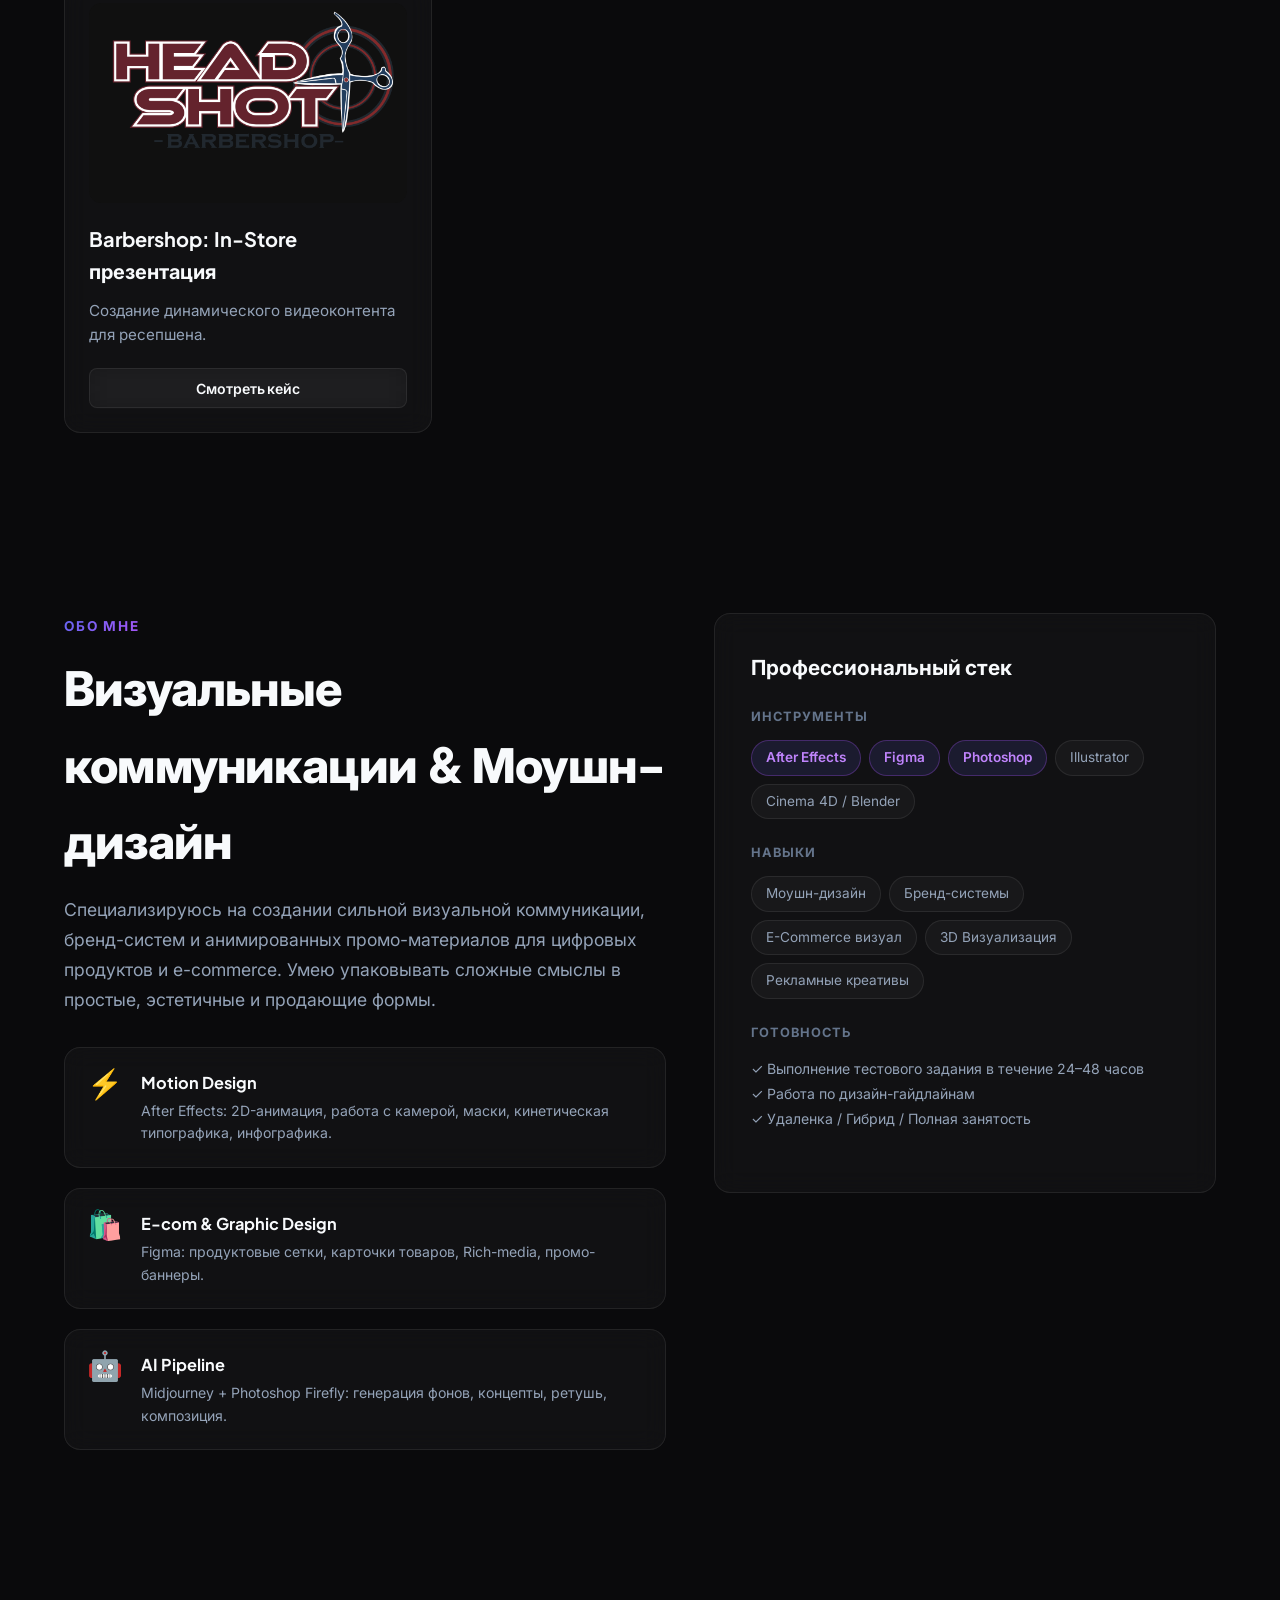
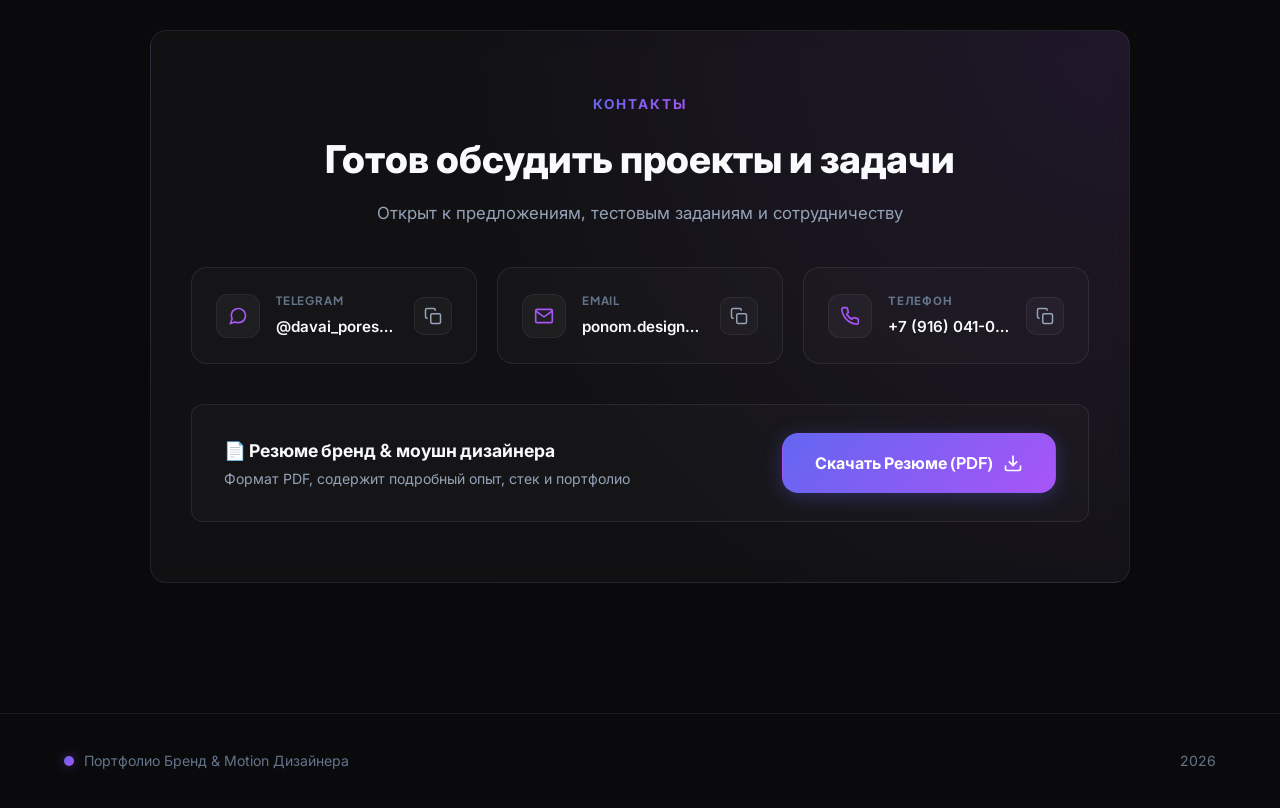
==== commit 68a307d5: "new" ====
--- a/index.html
+++ b/index.html
@@ -86,7 +86,7 @@
         <div class="case-preview-grid">
           <!-- Nyom Nyom -->
           <article class="case-preview-card reveal">
-            <img src="assets/сakes/cover.png" alt="Nyom Nyom" class="case-preview-img">
+            <img src="assets/cakes/cover2.png" alt="Nyom Nyom" class="case-preview-img">
             <h3 class="case-preview-title">Nyom Nyom: Кондитерская</h3>
             <p class="case-preview-desc">Разработка концепта, дизайн-системы и проектирование интерфейса.</p>
             <a href="case-cakes.html" class="btn btn-outline btn-sm">Смотреть кейс</a>
